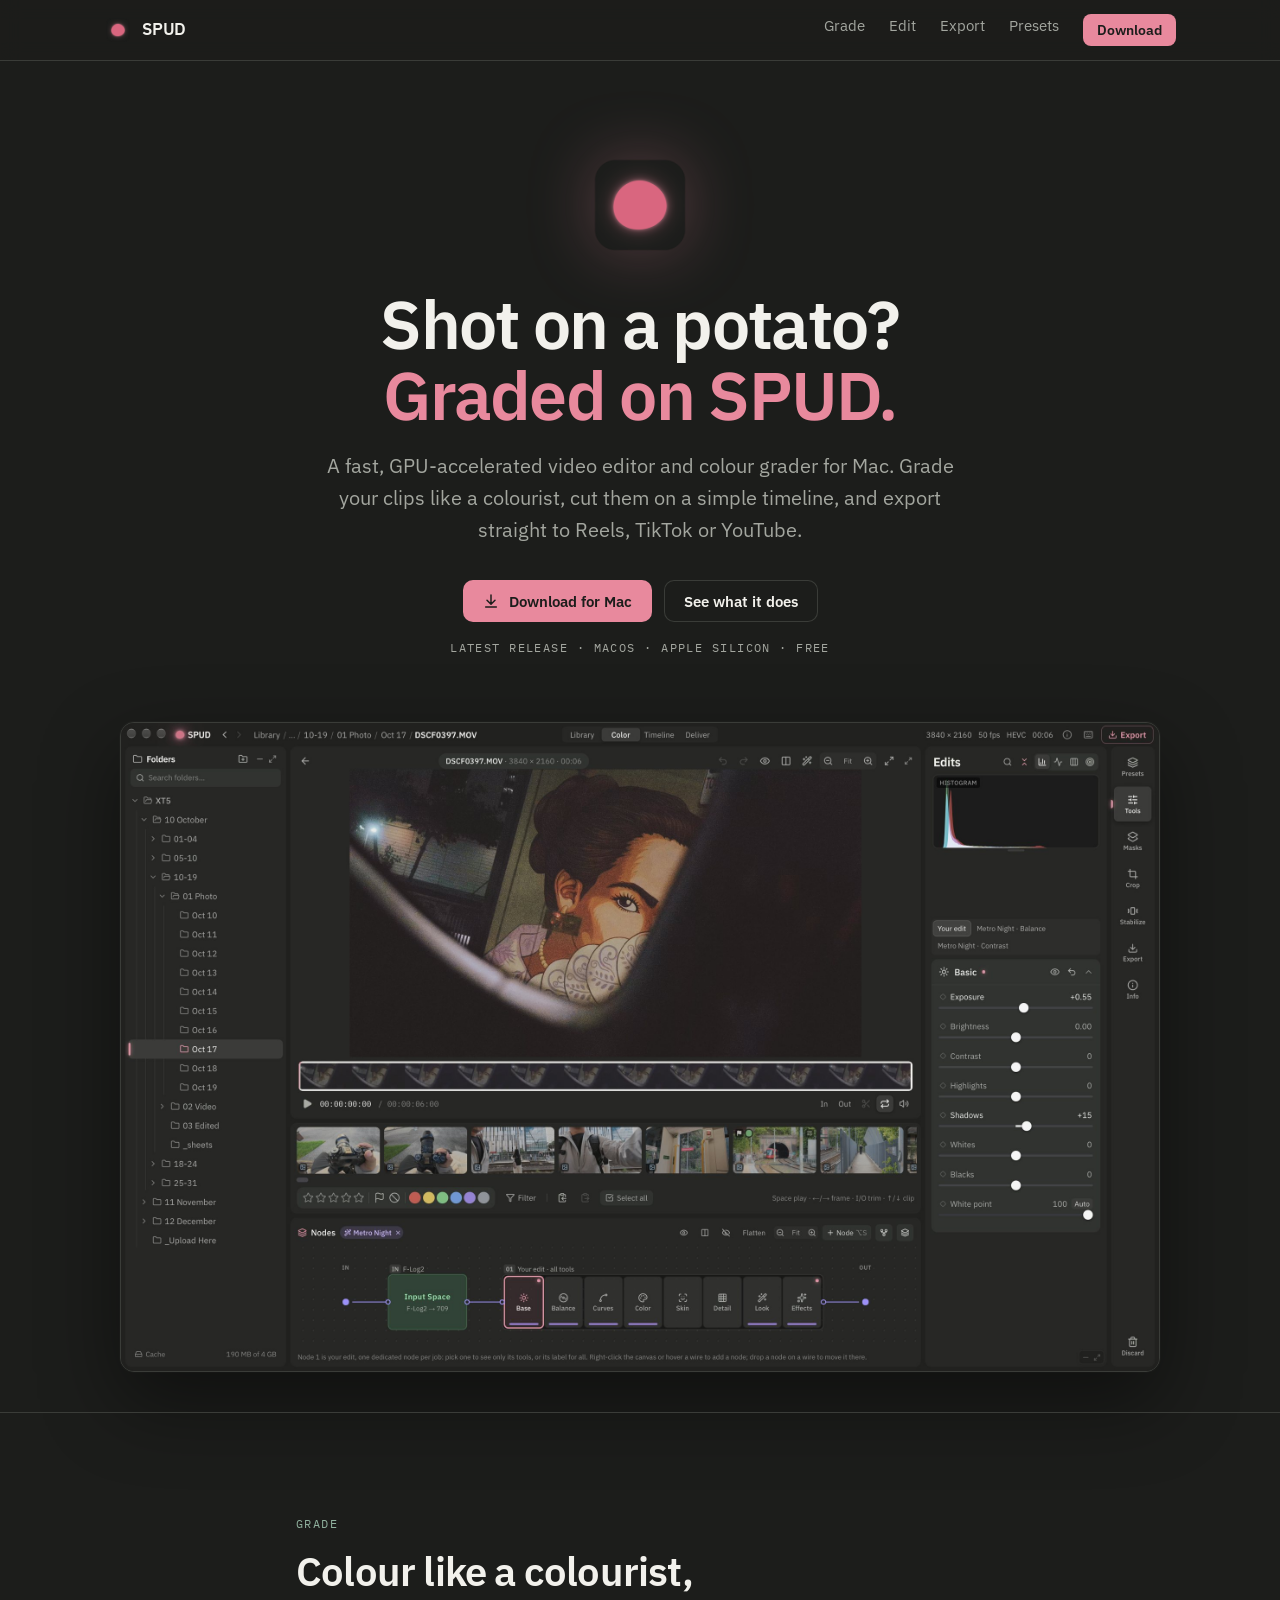
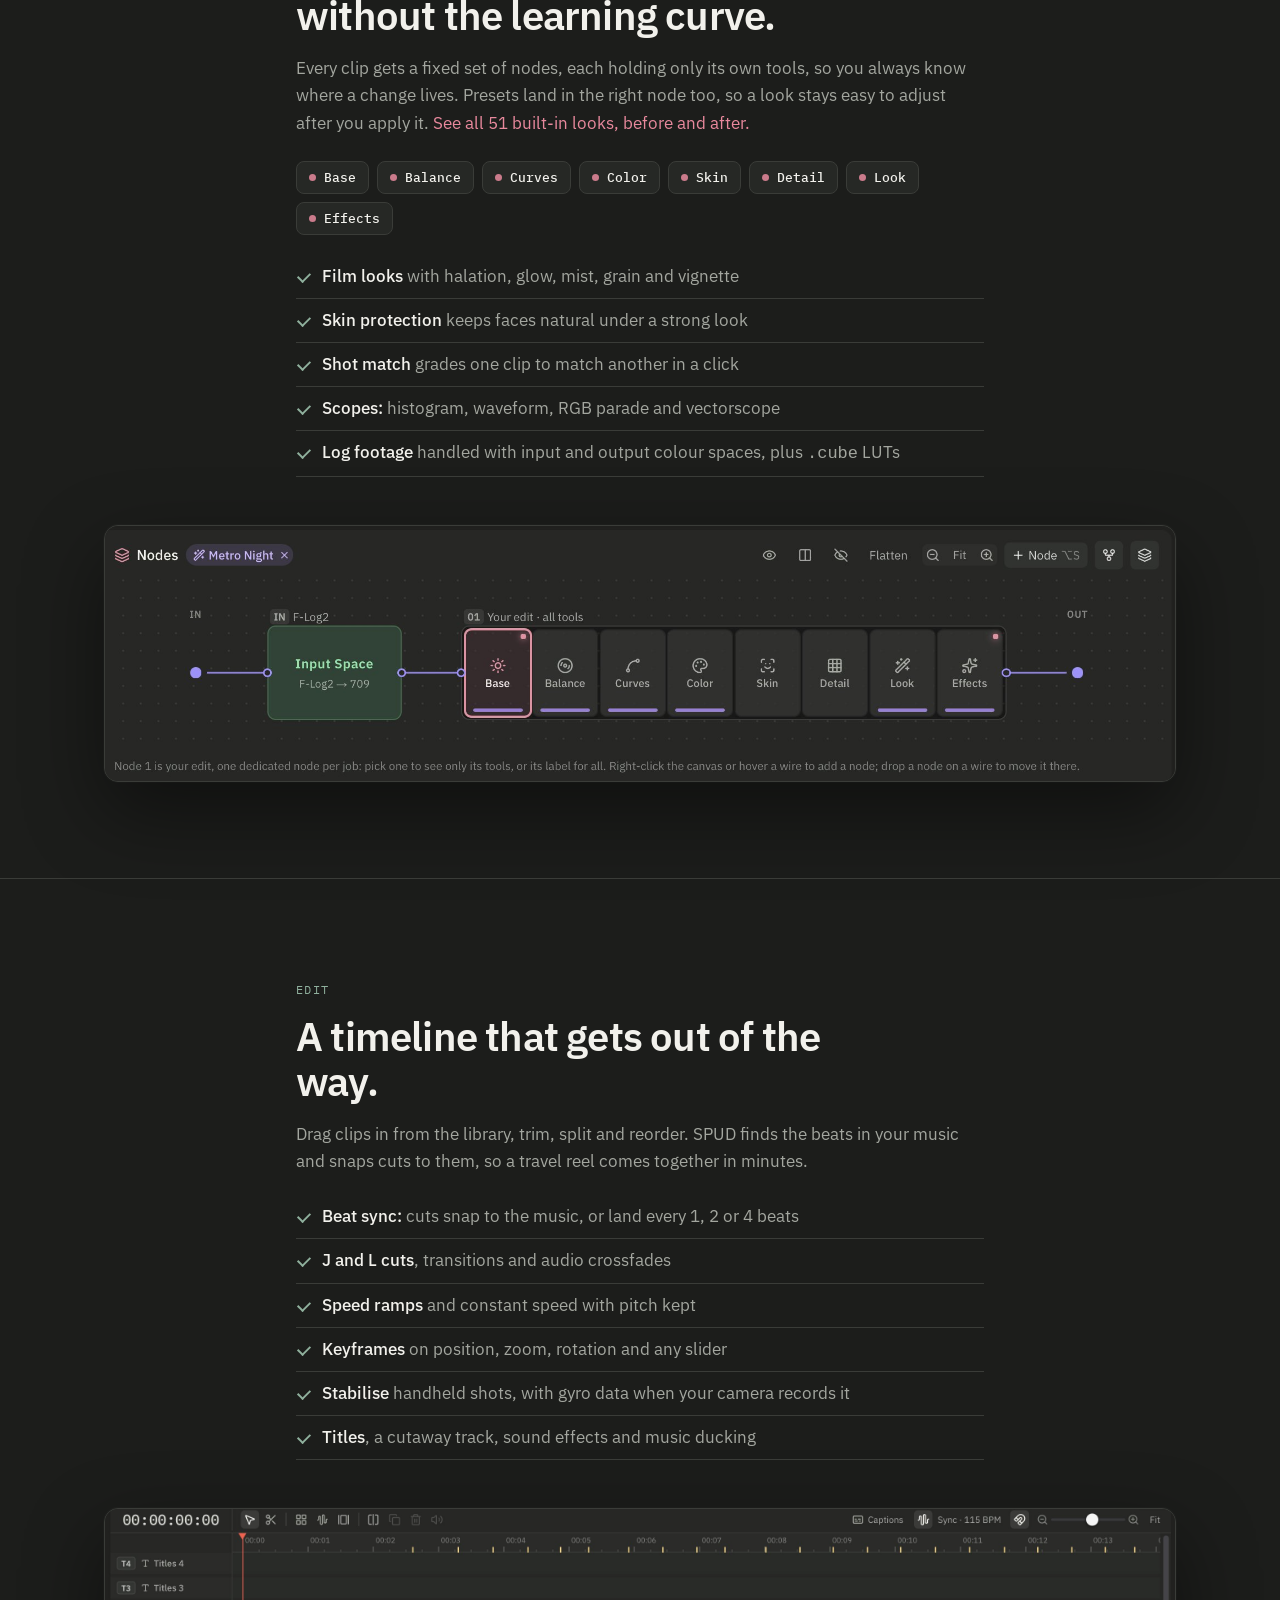
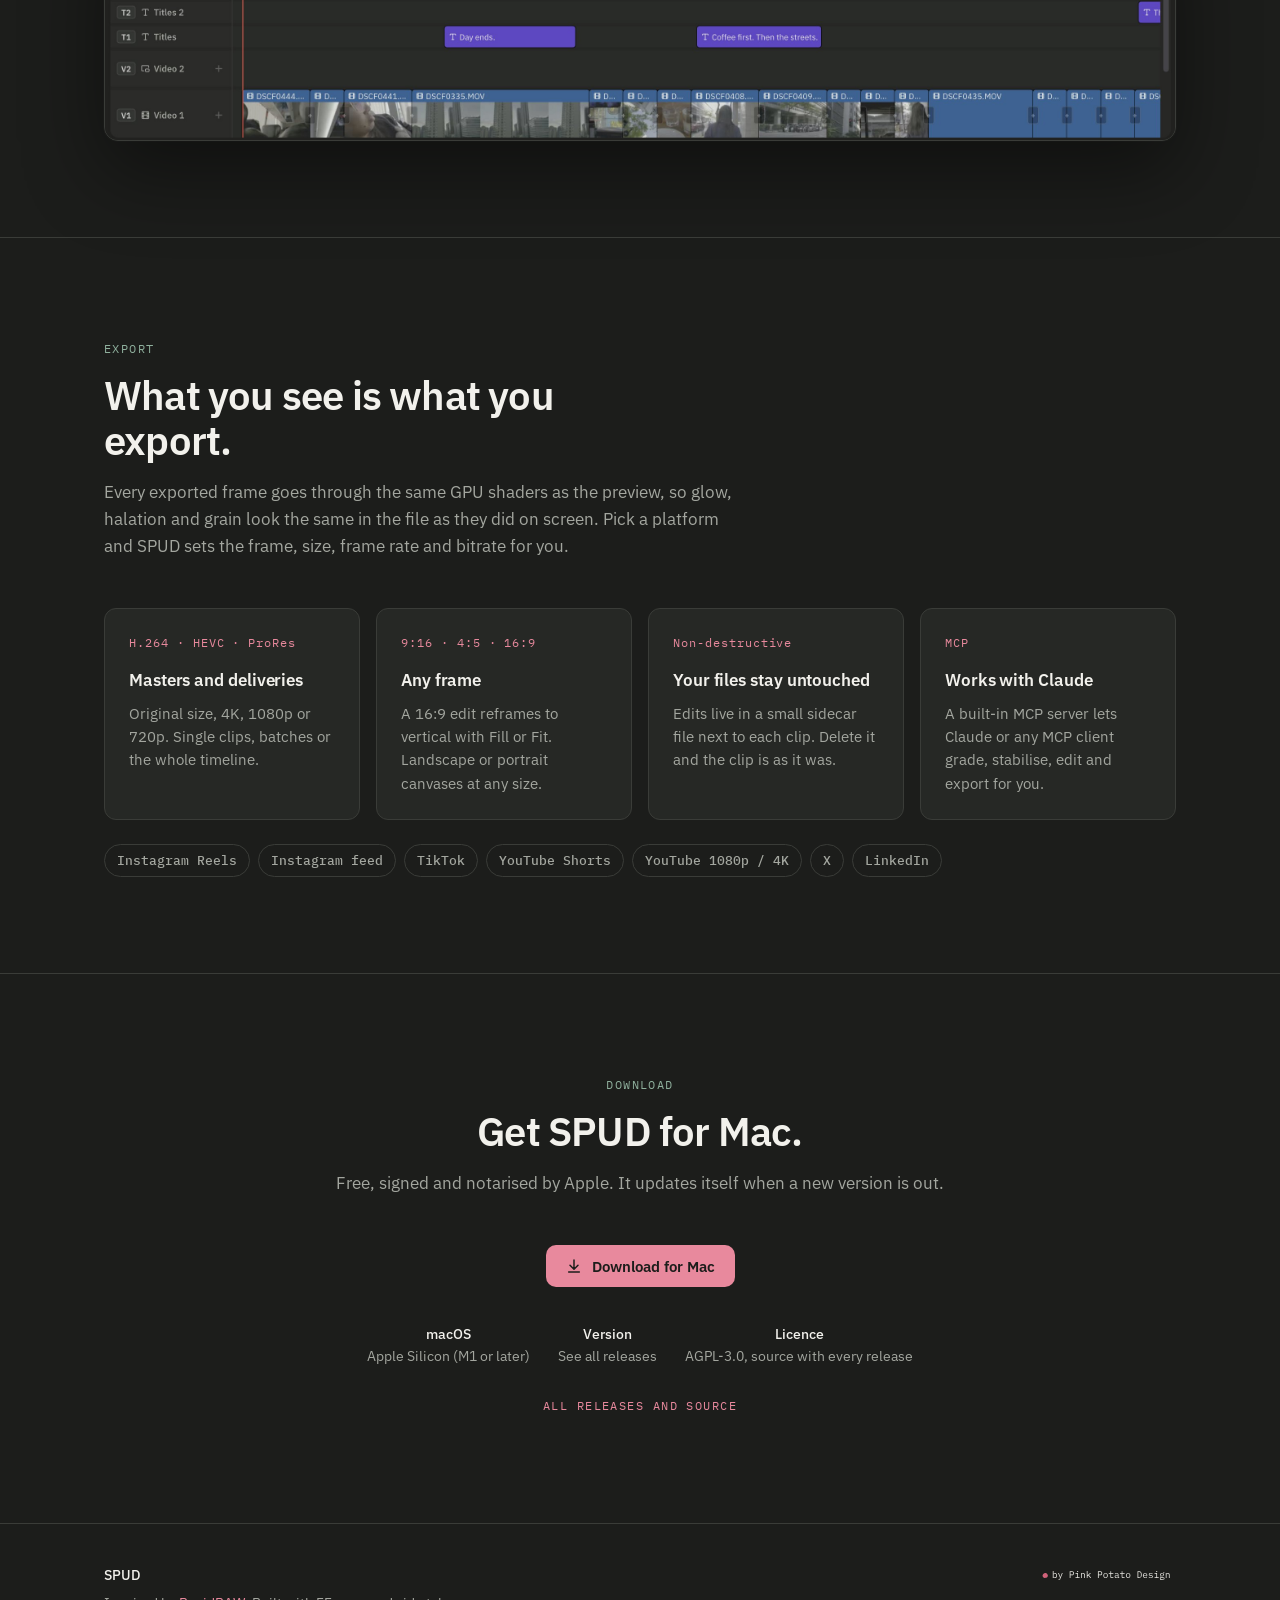
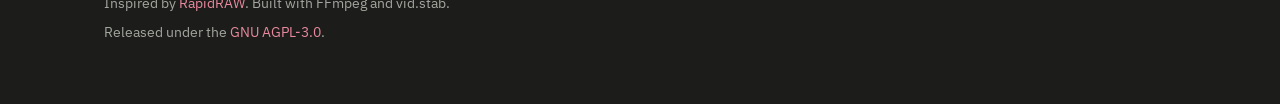
==== index.html @ caf9bdae "Presets page: all 51 built-in looks, before and after on real footage, with where each works best Co" ====
<!doctype html>
<html lang="en">
<head>
<meta charset="utf-8">
<meta name="viewport" content="width=device-width, initial-scale=1">
<title>SPUD · Video editor and colour grader for Mac</title>
<meta name="description" content="SPUD is a fast, GPU-accelerated video editor and colour grader for Mac. Grade like a colourist, cut on a simple timeline, and export for Reels, TikTok and YouTube. Free.">
<meta property="og:type" content="website">
<meta property="og:title" content="SPUD · Shot on a potato? Graded on SPUD.">
<meta property="og:description" content="A fast, GPU-accelerated video editor and colour grader for Mac. Free.">
<meta property="og:image" content="https://luigijohn.github.io/spud-site/assets/og.png">
<meta property="og:url" content="https://luigijohn.github.io/spud-site/">
<link rel="canonical" href="https://luigijohn.github.io/spud-site/">
<meta name="twitter:card" content="summary_large_image">
<link rel="icon" type="image/png" href="assets/favicon.png">
<link rel="apple-touch-icon" href="assets/icon-256.png">
<link rel="preconnect" href="https://fonts.googleapis.com">
<link rel="preconnect" href="https://fonts.gstatic.com" crossorigin>
<link href="https://fonts.googleapis.com/css2?family=IBM+Plex+Mono:wght@400;500&family=IBM+Plex+Sans:wght@400;500;600&display=swap" rel="stylesheet">
<script type="application/ld+json">
{"@context":"https://schema.org","@type":"SoftwareApplication","name":"SPUD","applicationCategory":"MultimediaApplication","operatingSystem":"macOS (Apple Silicon)","offers":{"@type":"Offer","price":"0","priceCurrency":"USD"},"author":{"@type":"Organization","name":"Pink Potato Design"}}
</script>
<style>
:root{
  --ink:#1C1D1B; --raised:#262825; --paper:#F2F1EC; --fog:#A3A69F; --line:#3A3C38;
  --potato:#D9667F; --potato-light:#E8899D; --pine-light:#8FB09D;
  --sans:"IBM Plex Sans",system-ui,-apple-system,"Helvetica Neue",Arial,sans-serif;
  --mono:"IBM Plex Mono",ui-monospace,Menlo,monospace;
  --max:1120px;
}
*{box-sizing:border-box}
html{scroll-behavior:smooth;-webkit-text-size-adjust:100%}
body{margin:0;background:var(--ink);color:var(--paper);font:400 17px/1.6 var(--sans);overflow-x:hidden}
a{color:var(--potato-light);text-decoration:none}
a:hover{text-decoration:underline;text-underline-offset:3px}
img{max-width:100%;display:block}
.wrap{max-width:var(--max);margin:0 auto;padding:0 24px}
.mono{font-family:var(--mono);font-size:12px;letter-spacing:.12em;text-transform:uppercase}
.label{color:var(--pine-light)}
.muted{color:var(--fog)}

/* nav */
nav{position:sticky;top:0;z-index:10;background:color-mix(in srgb,var(--ink) 86%,transparent);backdrop-filter:blur(10px);-webkit-backdrop-filter:blur(10px);border-bottom:1px solid var(--line)}
nav .wrap{display:flex;align-items:center;gap:28px;height:60px}
.brand{display:flex;align-items:center;gap:10px;color:var(--paper);font-weight:600;font-size:17px;letter-spacing:-.01em}
.brand:hover{text-decoration:none}
.brand img{width:28px;height:28px;border-radius:7px}
nav .links{display:flex;gap:24px;margin-left:auto;font-size:15px}
nav .links a{color:var(--fog)}
nav .links a:hover{color:var(--paper);text-decoration:none}
nav .links a.btn,nav .links a.btn:hover{color:var(--ink)}
.btn{display:inline-flex;align-items:center;gap:10px;font:600 15px/1 var(--sans);color:var(--ink);background:var(--potato-light);padding:13px 20px;border-radius:10px;transition:transform .15s,box-shadow .2s;box-shadow:0 0 0 0 rgba(232,137,157,0)}
.btn:hover{text-decoration:none;box-shadow:0 0 28px rgba(232,137,157,.35)}
.btn:active{transform:scale(.97)}
.btn.small{padding:9px 14px;font-size:14px;border-radius:8px}
.btn.ghost{background:transparent;color:var(--paper);box-shadow:inset 0 0 0 1px var(--line)}
.btn.ghost:hover{box-shadow:inset 0 0 0 1px var(--fog)}
.btn svg{width:16px;height:16px}

/* hero */
.hero{padding:88px 0 40px;text-align:center}
.icon{width:112px;height:112px;margin:0 auto 28px;border-radius:26px;filter:drop-shadow(0 0 32px rgba(232,137,157,.28))}
h1{font-weight:600;font-size:clamp(38px,6.4vw,68px);line-height:1.04;letter-spacing:-.025em;margin:0 auto 20px;max-width:14ch}
h1 em{font-style:normal;color:var(--potato-light)}
.lede{font-size:clamp(17px,2vw,20px);color:var(--fog);max-width:40rem;margin:0 auto 34px}
.cta{display:flex;gap:12px;justify-content:center;flex-wrap:wrap}
.meta{margin-top:16px}
.shot{margin:64px auto 0;max-width:1040px;border-radius:14px;overflow:hidden;border:1px solid var(--line);background:var(--raised);box-shadow:0 30px 80px rgba(0,0,0,.45),0 0 0 1px rgba(255,255,255,.02)}
.shot img{width:100%;height:auto}
.shot.placeholder{aspect-ratio:16/10;display:grid;place-items:center;color:var(--fog)}

/* sections */
section{padding:96px 0;border-top:1px solid var(--line)}
h2{font-weight:600;font-size:clamp(28px,4vw,40px);line-height:1.12;letter-spacing:-.02em;margin:12px 0 16px;max-width:22ch}
.intro{color:var(--fog);max-width:40rem;margin:0 0 48px}
.grid{display:grid;grid-template-columns:repeat(auto-fill,minmax(250px,1fr));gap:16px}
.card{background:var(--raised);border:1px solid var(--line);border-radius:12px;padding:24px}
.card h3{font-size:17px;font-weight:600;margin:0 0 8px;letter-spacing:-.005em}
.card p{margin:0;color:var(--fog);font-size:15px;line-height:1.55}
.card .k{color:var(--potato-light);font-family:var(--mono);font-size:12px;letter-spacing:.08em;margin-bottom:14px;display:block}

.cols{max-width:46rem}
.shot.wide{margin:48px 0 0;max-width:none}
.split{display:grid;grid-template-columns:1fr 1fr;gap:56px;align-items:center}
.split .shot{margin:0}
.nodes{display:flex;flex-wrap:wrap;gap:8px;margin:24px 0 0;padding:0;list-style:none}
.nodes li{font:500 13px/1 var(--mono);padding:9px 12px;border-radius:8px;background:var(--raised);border:1px solid var(--line);color:var(--paper)}
.nodes li::before{content:"";display:inline-block;width:7px;height:7px;border-radius:50%;background:var(--potato-light);margin-right:8px;vertical-align:1px;opacity:.85}
ul.ticks{list-style:none;padding:0;margin:20px 0 0}
ul.ticks li{padding:8px 0 8px 26px;position:relative;color:var(--fog);border-bottom:1px solid var(--line)}
ul.ticks li strong{color:var(--paper);font-weight:500}
ul.ticks li::before{content:"";position:absolute;left:2px;top:17px;width:10px;height:6px;border-left:2px solid var(--pine-light);border-bottom:2px solid var(--pine-light);transform:rotate(-45deg)}

.platforms{display:flex;flex-wrap:wrap;gap:8px;margin-top:24px}
.platforms span{font:500 13px/1 var(--mono);padding:9px 12px;border-radius:999px;border:1px solid var(--line);color:var(--fog)}

/* download */
.download{text-align:center}
.download h2{margin-left:auto;margin-right:auto}
.download .intro{margin-left:auto;margin-right:auto}
.reqs{display:flex;gap:28px;justify-content:center;flex-wrap:wrap;margin-top:36px;color:var(--fog);font-size:14px}
.reqs b{display:block;color:var(--paper);font-weight:500}

footer{border-top:1px solid var(--line);padding:40px 0 56px;color:var(--fog);font-size:14px}
footer .wrap{display:flex;flex-wrap:wrap;gap:20px 40px;align-items:flex-start;justify-content:space-between}
footer .endorse img{height:22px;width:auto;opacity:.95}
footer p{margin:0 0 6px}

@media (max-width:820px){
  .split{grid-template-columns:1fr;gap:32px}
  .split.rev .shot{order:-1}
  nav .links a.hide-sm{display:none}
  section{padding:72px 0}
}
@media (max-width:520px){
  .wrap{padding:0 16px}
  nav .links{gap:16px}
  .hero{padding:56px 0 24px}
  .icon{width:88px;height:88px;border-radius:20px}
  .shot{margin-top:44px;border-radius:10px}
}
@media (prefers-reduced-motion:reduce){html{scroll-behavior:auto}.btn{transition:none}}
</style>
</head>
<body>

<nav>
  <div class="wrap">
    <a class="brand" href="#top"><img src="assets/icon-256.png" alt="">SPUD</a>
    <div class="links">
      <a class="hide-sm" href="#grade">Grade</a>
      <a class="hide-sm" href="#edit">Edit</a>
      <a class="hide-sm" href="#export">Export</a>
      <a class="hide-sm" href="presets.html">Presets</a>
      <a class="btn small" href="#download">Download</a>
    </div>
  </div>
</nav>

<header class="hero" id="top">
  <div class="wrap">
    <img class="icon" src="assets/icon-256.png" alt="SPUD app icon">
    <h1>Shot on a potato? <em>Graded on SPUD.</em></h1>
    <p class="lede">A fast, GPU-accelerated video editor and colour grader for Mac. Grade your clips like a colourist, cut them on a simple timeline, and export straight to Reels, TikTok or YouTube.</p>
    <div class="cta">
      <a class="btn" href="https://github.com/LuiGiJohn/spud-releases/releases/latest" data-dl>
        <svg viewBox="0 0 24 24" fill="none" stroke="currentColor" stroke-width="2.2" stroke-linecap="round" stroke-linejoin="round"><path d="M12 3v12M6 11l6 6 6-6M4 21h16"/></svg>
        <span data-dl-label>Download for Mac</span>
      </a>
      <a class="btn ghost" href="#grade">See what it does</a>
    </div>
    <p class="meta mono muted"><span data-version>Latest release</span> · macOS · Apple Silicon · Free</p>
    <div class="shot"><img src="assets/shot-color.jpg" alt="SPUD's Color page: a night clip with its grade, the node tiles and the Basic sliders" width="2400" height="1500"></div>
  </div>
</header>

<section id="grade">
  <div class="wrap cols">
    <div>
      <span class="mono label">Grade</span>
      <h2>Colour like a colourist, without the learning curve.</h2>
      <p class="muted">Every clip gets a fixed set of nodes, each holding only its own tools, so you always know where a change lives. Presets land in the right node too, so a look stays easy to adjust after you apply it. <a href="presets.html">See all 51 built-in looks, before and after.</a></p>
      <ul class="nodes">
        <li>Base</li><li>Balance</li><li>Curves</li><li>Color</li><li>Skin</li><li>Detail</li><li>Look</li><li>Effects</li>
      </ul>
      <ul class="ticks">
        <li><strong>Film looks</strong> with halation, glow, mist, grain and vignette</li>
        <li><strong>Skin protection</strong> keeps faces natural under a strong look</li>
        <li><strong>Shot match</strong> grades one clip to match another in a click</li>
        <li><strong>Scopes:</strong> histogram, waveform, RGB parade and vectorscope</li>
        <li><strong>Log footage</strong> handled with input and output colour spaces, plus <code>.cube</code> LUTs</li>
      </ul>
    </div>
  </div>
  <div class="wrap"><div class="shot wide"><img src="assets/shot-nodes.jpg" alt="The Color page's node strip: Input Space, then Base, Balance, Curves, Color, Skin, Detail, Look and Effects" width="1944" height="464"></div></div>
</section>

<section id="edit">
  <div class="wrap cols">
    <div>
      <span class="mono label">Edit</span>
      <h2>A timeline that gets out of the way.</h2>
      <p class="muted">Drag clips in from the library, trim, split and reorder. SPUD finds the beats in your music and snaps cuts to them, so a travel reel comes together in minutes.</p>
      <ul class="ticks">
        <li><strong>Beat sync:</strong> cuts snap to the music, or land every 1, 2 or 4 beats</li>
        <li><strong>J and L cuts</strong>, transitions and audio crossfades</li>
        <li><strong>Speed ramps</strong> and constant speed with pitch kept</li>
        <li><strong>Keyframes</strong> on position, zoom, rotation and any slider</li>
        <li><strong>Stabilise</strong> handheld shots, with gyro data when your camera records it</li>
        <li><strong>Titles</strong>, a cutaway track, sound effects and music ducking</li>
      </ul>
    </div>
  </div>
  <div class="wrap"><div class="shot wide"><img src="assets/shot-timeline.jpg" alt="SPUD's timeline: titles on their own tracks, clips on Video 1 and beat markers on the ruler" width="2624" height="566"></div></div>
</section>

<section id="export">
  <div class="wrap">
    <span class="mono label">Export</span>
    <h2>What you see is what you export.</h2>
    <p class="intro">Every exported frame goes through the same GPU shaders as the preview, so glow, halation and grain look the same in the file as they did on screen. Pick a platform and SPUD sets the frame, size, frame rate and bitrate for you.</p>
    <div class="grid">
      <div class="card"><span class="k">H.264 · HEVC · ProRes</span><h3>Masters and deliveries</h3><p>Original size, 4K, 1080p or 720p. Single clips, batches or the whole timeline.</p></div>
      <div class="card"><span class="k">9:16 · 4:5 · 16:9</span><h3>Any frame</h3><p>A 16:9 edit reframes to vertical with Fill or Fit. Landscape or portrait canvases at any size.</p></div>
      <div class="card"><span class="k">Non-destructive</span><h3>Your files stay untouched</h3><p>Edits live in a small sidecar file next to each clip. Delete it and the clip is as it was.</p></div>
      <div class="card"><span class="k">MCP</span><h3>Works with Claude</h3><p>A built-in MCP server lets Claude or any MCP client grade, stabilise, edit and export for you.</p></div>
    </div>
    <div class="platforms"><span>Instagram Reels</span><span>Instagram feed</span><span>TikTok</span><span>YouTube Shorts</span><span>YouTube 1080p / 4K</span><span>X</span><span>LinkedIn</span></div>
  </div>
</section>

<section id="download" class="download">
  <div class="wrap">
    <span class="mono label">Download</span>
    <h2>Get SPUD for Mac.</h2>
    <p class="intro">Free, signed and notarised by Apple. It updates itself when a new version is out.</p>
    <a class="btn" href="https://github.com/LuiGiJohn/spud-releases/releases/latest" data-dl>
      <svg viewBox="0 0 24 24" fill="none" stroke="currentColor" stroke-width="2.2" stroke-linecap="round" stroke-linejoin="round"><path d="M12 3v12M6 11l6 6 6-6M4 21h16"/></svg>
      <span data-dl-label>Download for Mac</span>
    </a>
    <div class="reqs">
      <div><b>macOS</b>Apple Silicon (M1 or later)</div>
      <div><b>Version</b><span data-version-plain>See all releases</span></div>
      <div><b>Licence</b>AGPL-3.0, source with every release</div>
    </div>
    <p class="mono muted" style="margin-top:28px"><a href="https://github.com/LuiGiJohn/spud-releases/releases">All releases and source</a></p>
  </div>
</section>

<footer>
  <div class="wrap">
    <div>
      <p><strong style="color:var(--paper);font-weight:500">SPUD</strong></p>
      <p>Inspired by <a href="https://github.com/CyberTimon/RapidRAW">RapidRAW</a>. Built with FFmpeg and vid.stab.</p>
      <p>Released under the <a href="https://www.gnu.org/licenses/agpl-3.0.html">GNU AGPL-3.0</a>.</p>
    </div>
    <div class="endorse"><img src="assets/endorsement.svg" alt="by Pink Potato Design"></div>
  </div>
</footer>

<script>
// Point every Download button at the newest DMG in spud-releases. Without the API (offline, rate limit)
// the buttons keep their fallback: the latest release page.
(async () => {
  try {
    const r = await fetch('https://api.github.com/repos/LuiGiJohn/spud-releases/releases/latest', { headers: { Accept: 'application/vnd.github+json' } });
    if (!r.ok) return;
    const rel = await r.json();
    const dmg = (rel.assets || []).find((a) => a.name.endsWith('.dmg'));
    const v = (rel.tag_name || '').replace(/^v/, '');
    if (dmg) document.querySelectorAll('[data-dl]').forEach((a) => (a.href = dmg.browser_download_url));
    if (v) {
      document.querySelectorAll('[data-version]').forEach((e) => (e.textContent = 'Version ' + v));
      document.querySelectorAll('[data-version-plain]').forEach((e) => (e.innerHTML = '<a href="' + rel.html_url + '">' + v + '</a>'));
      document.querySelectorAll('[data-dl-label]').forEach((e) => (e.textContent = 'Download for Mac'));
    }
  } catch (_) {}
})();
</script>
</body>
</html>
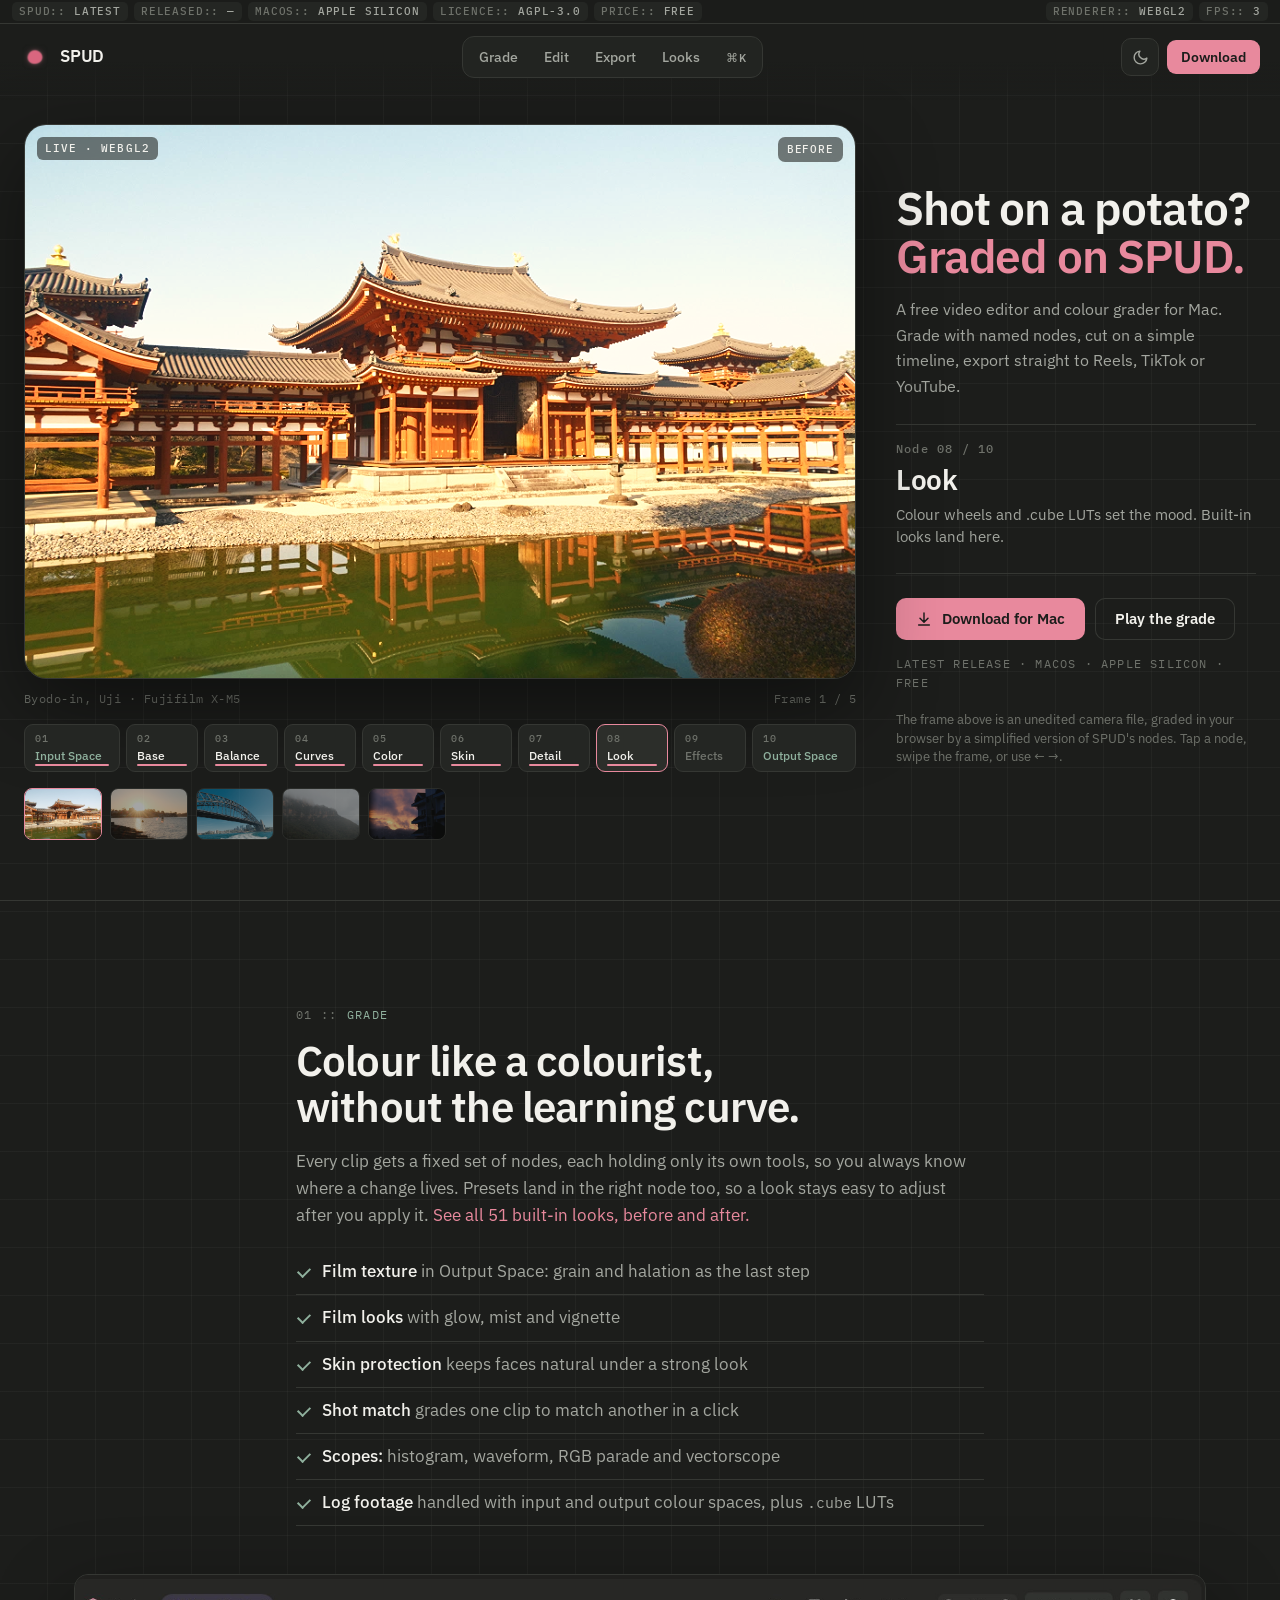
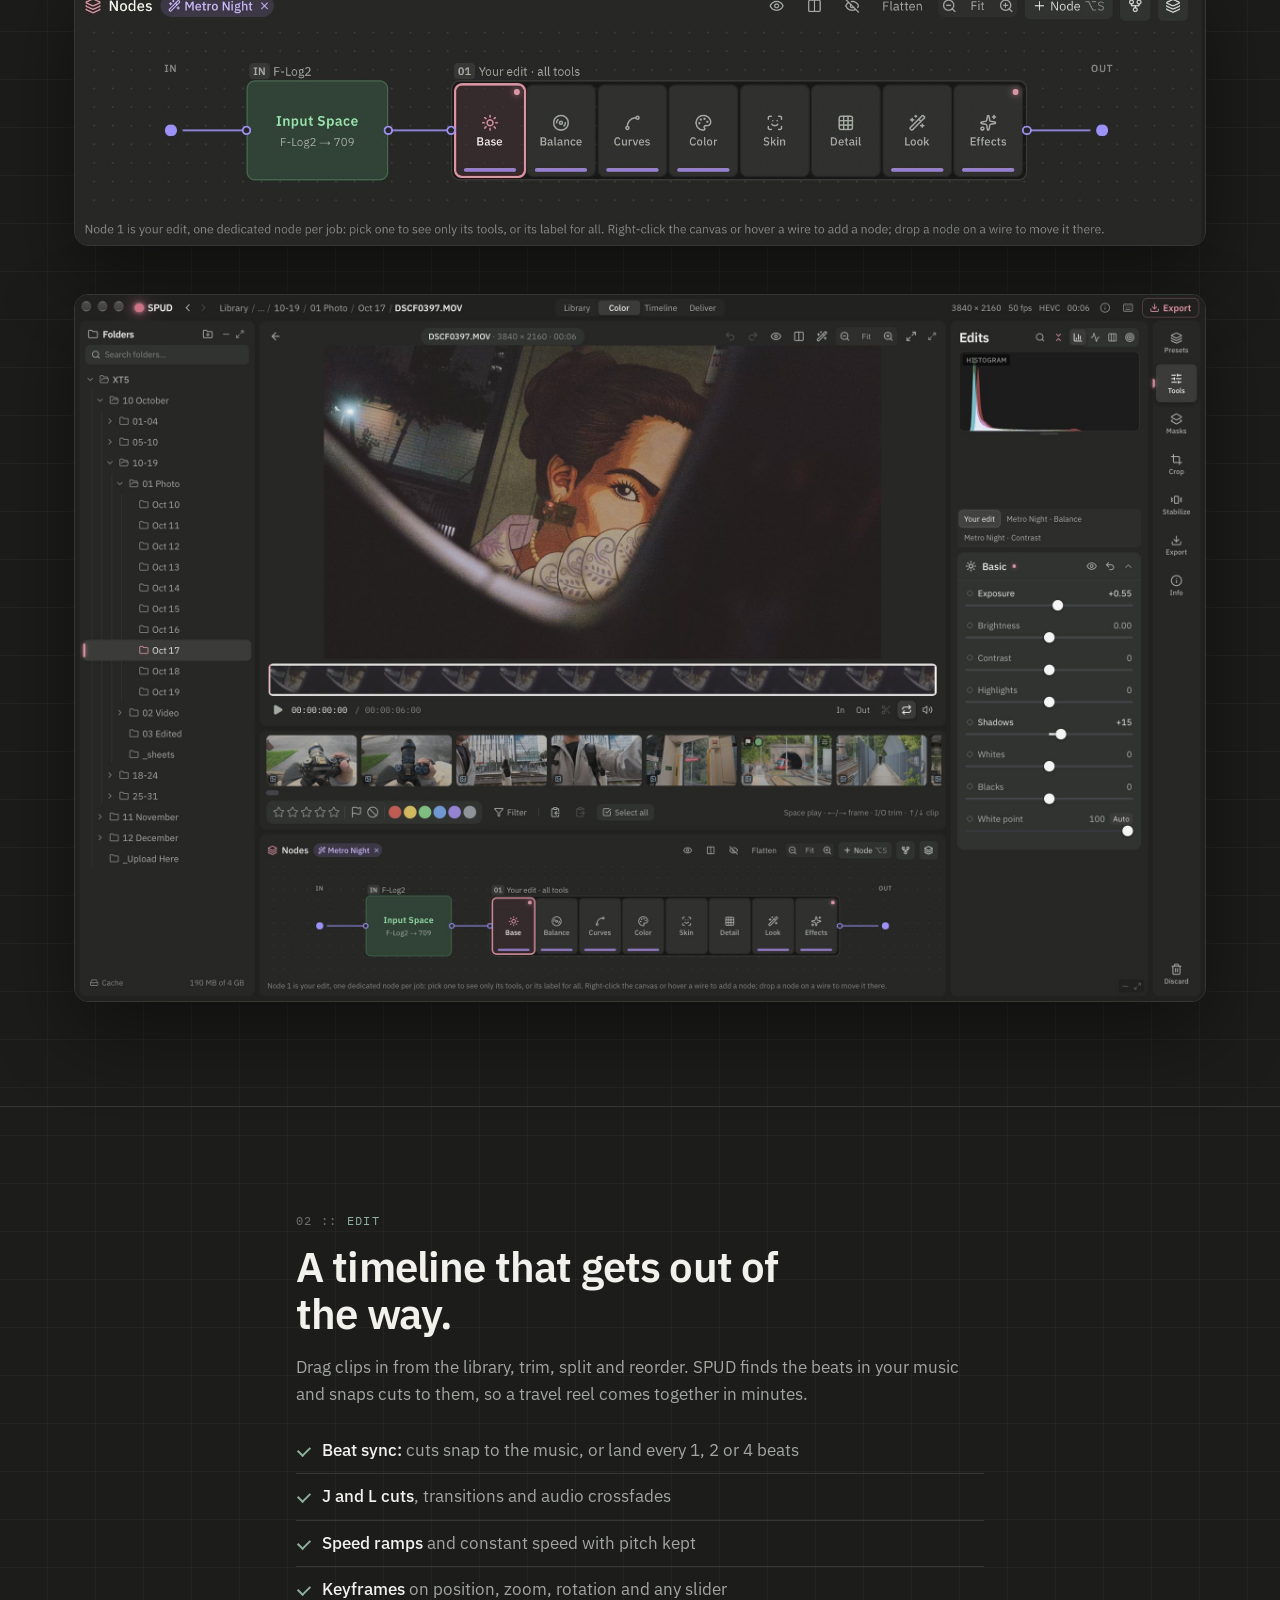
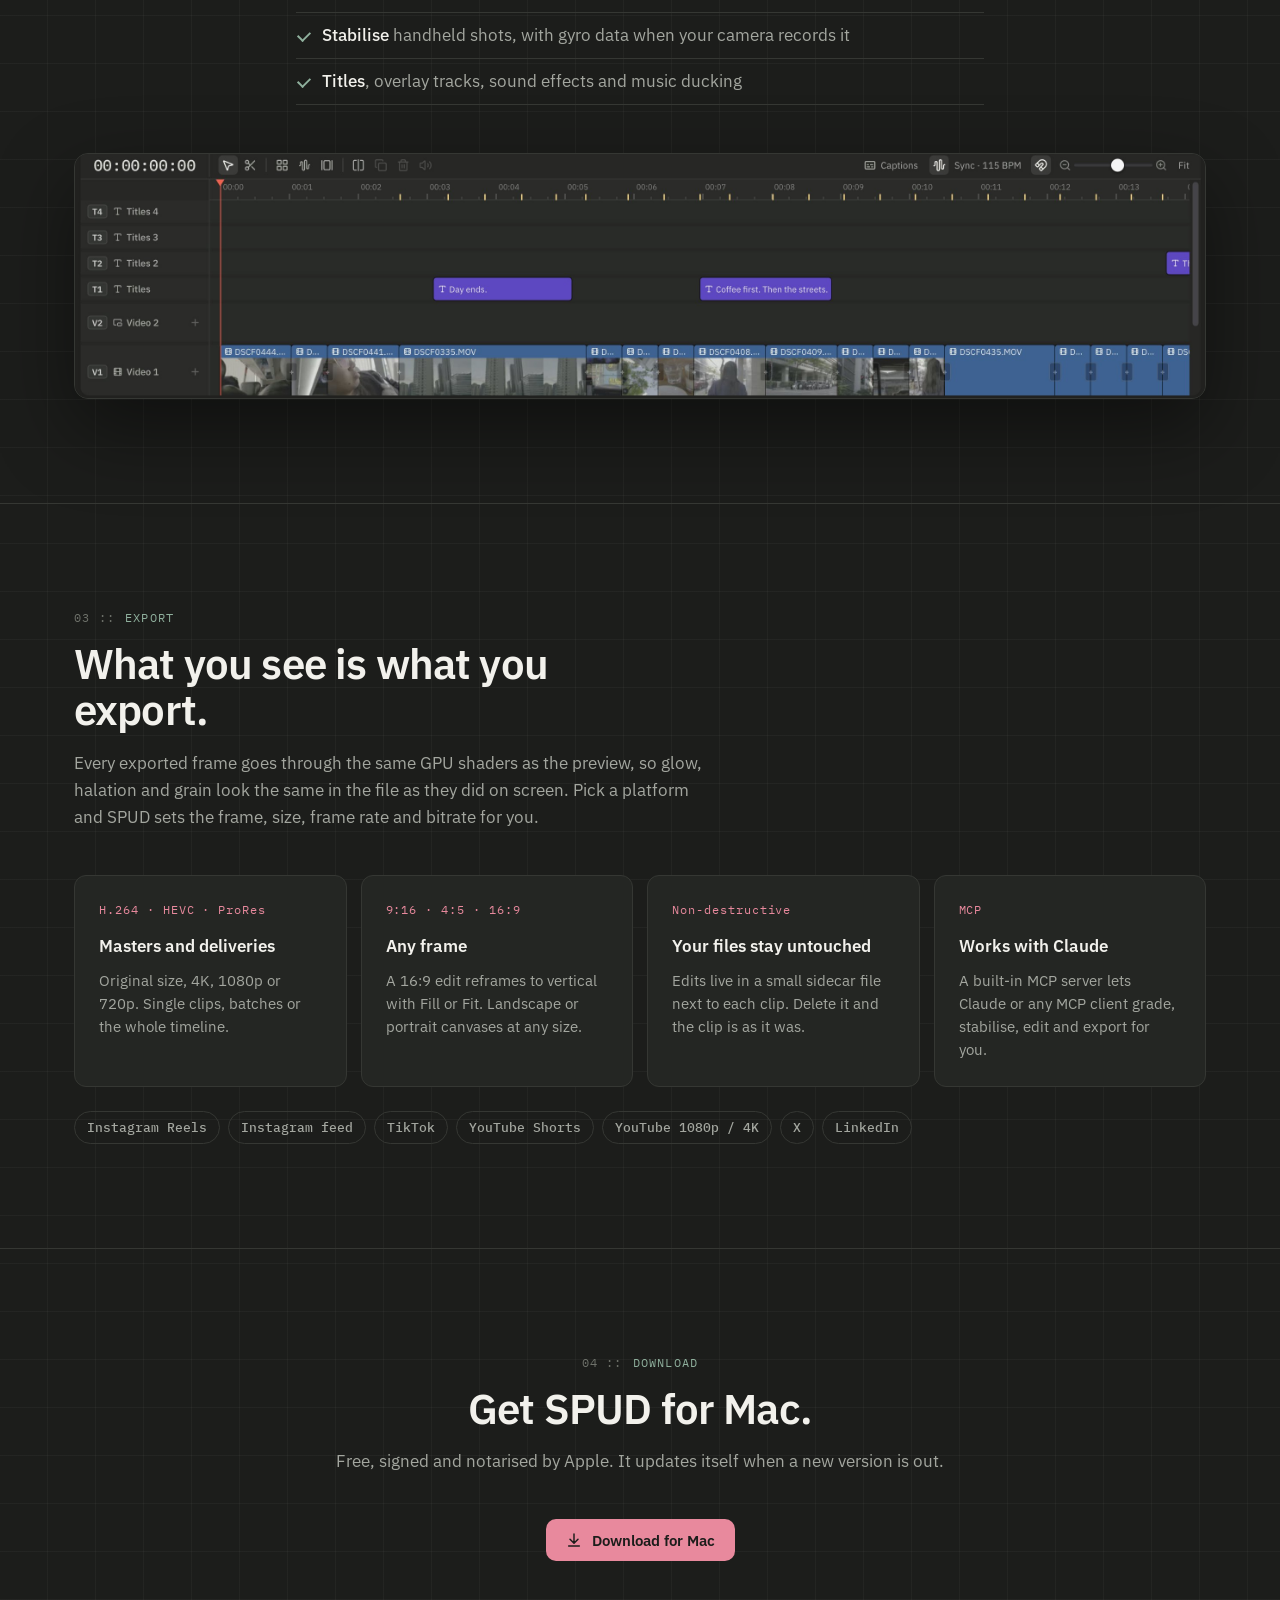
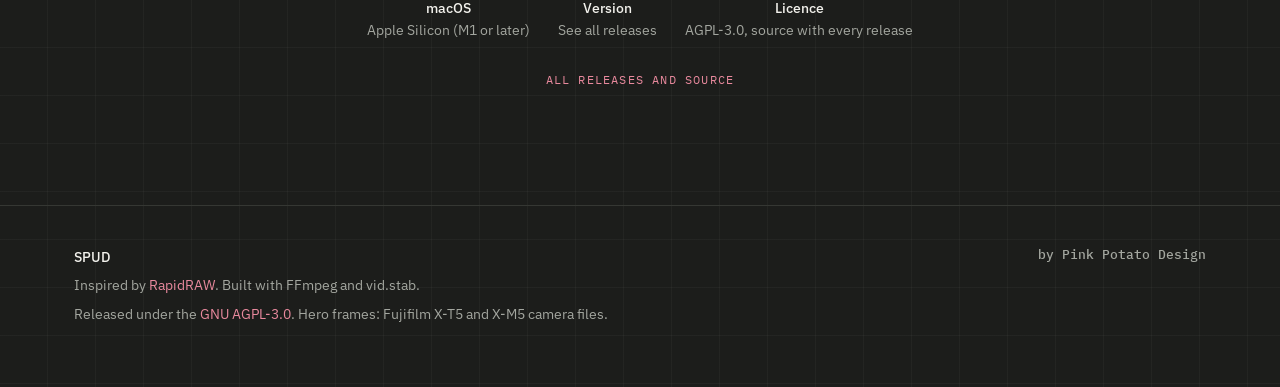
==== commit eedff6ec: "v2: live WebGL2 node-by-node grade hero, shared styles, Looks views, checks workflow - Home hero gra" ====
--- a/index.html
+++ b/index.html
@@ -4,199 +4,135 @@
 <meta charset="utf-8">
 <meta name="viewport" content="width=device-width, initial-scale=1">
 <title>SPUD · Video editor and colour grader for Mac</title>
-<meta name="description" content="SPUD is a fast, GPU-accelerated video editor and colour grader for Mac. Grade like a colourist, cut on a simple timeline, and export for Reels, TikTok and YouTube. Free.">
+<meta name="description" content="SPUD is a free, open-source video editor and colour grader for Mac. Grade with named nodes, cut on a simple timeline, and export for Reels, TikTok and YouTube.">
 <meta property="og:type" content="website">
 <meta property="og:title" content="SPUD · Shot on a potato? Graded on SPUD.">
-<meta property="og:description" content="A fast, GPU-accelerated video editor and colour grader for Mac. Free.">
+<meta property="og:description" content="A fast, GPU-accelerated video editor and colour grader for Mac. Free and open source.">
 <meta property="og:image" content="https://luigijohn.github.io/spud-site/assets/og.png">
 <meta property="og:url" content="https://luigijohn.github.io/spud-site/">
 <link rel="canonical" href="https://luigijohn.github.io/spud-site/">
 <meta name="twitter:card" content="summary_large_image">
+<meta name="theme-color" content="#1C1D1B">
 <link rel="icon" type="image/png" href="assets/favicon.png">
 <link rel="apple-touch-icon" href="assets/icon-256.png">
 <link rel="preconnect" href="https://fonts.googleapis.com">
 <link rel="preconnect" href="https://fonts.gstatic.com" crossorigin>
 <link href="https://fonts.googleapis.com/css2?family=IBM+Plex+Mono:wght@400;500&family=IBM+Plex+Sans:wght@400;500;600&display=swap" rel="stylesheet">
+<link rel="preload" as="image" href="assets/plates/byodoin-1800.jpg" media="(min-width:700px)">
+<link rel="preload" as="image" href="assets/plates/byodoin-900.jpg" media="(max-width:699px)">
+<link rel="stylesheet" href="css/site.css">
+<link rel="stylesheet" href="css/home.css">
+<script>try{var t=localStorage.getItem('spud-theme');if(t)document.documentElement.dataset.theme=t}catch(e){}</script>
 <script type="application/ld+json">
-{"@context":"https://schema.org","@type":"SoftwareApplication","name":"SPUD","applicationCategory":"MultimediaApplication","operatingSystem":"macOS (Apple Silicon)","offers":{"@type":"Offer","price":"0","priceCurrency":"USD"},"author":{"@type":"Organization","name":"Pink Potato Design"}}
+{"@context":"https://schema.org","@type":"SoftwareApplication","name":"SPUD","applicationCategory":"MultimediaApplication","operatingSystem":"macOS (Apple Silicon)","license":"https://www.gnu.org/licenses/agpl-3.0.html","offers":{"@type":"Offer","price":"0","priceCurrency":"USD"},"downloadUrl":"https://github.com/LuiGiJohn/spud-releases/releases/latest","author":{"@type":"Organization","name":"Pink Potato Design"}}
 </script>
-<style>
-:root{
-  --ink:#1C1D1B; --raised:#262825; --paper:#F2F1EC; --fog:#A3A69F; --line:#3A3C38;
-  --potato:#D9667F; --potato-light:#E8899D; --pine-light:#8FB09D;
-  --sans:"IBM Plex Sans",system-ui,-apple-system,"Helvetica Neue",Arial,sans-serif;
-  --mono:"IBM Plex Mono",ui-monospace,Menlo,monospace;
-  --max:1120px;
-}
-*{box-sizing:border-box}
-html{scroll-behavior:smooth;-webkit-text-size-adjust:100%}
-body{margin:0;background:var(--ink);color:var(--paper);font:400 17px/1.6 var(--sans);overflow-x:hidden}
-a{color:var(--potato-light);text-decoration:none}
-a:hover{text-decoration:underline;text-underline-offset:3px}
-img{max-width:100%;display:block}
-.wrap{max-width:var(--max);margin:0 auto;padding:0 24px}
-.mono{font-family:var(--mono);font-size:12px;letter-spacing:.12em;text-transform:uppercase}
-.label{color:var(--pine-light)}
-.muted{color:var(--fog)}
-
-/* nav */
-nav{position:sticky;top:0;z-index:10;background:color-mix(in srgb,var(--ink) 86%,transparent);backdrop-filter:blur(10px);-webkit-backdrop-filter:blur(10px);border-bottom:1px solid var(--line)}
-nav .wrap{display:flex;align-items:center;gap:28px;height:60px}
-.brand{display:flex;align-items:center;gap:10px;color:var(--paper);font-weight:600;font-size:17px;letter-spacing:-.01em}
-.brand:hover{text-decoration:none}
-.brand img{width:28px;height:28px;border-radius:7px}
-nav .links{display:flex;gap:24px;margin-left:auto;font-size:15px}
-nav .links a{color:var(--fog)}
-nav .links a:hover{color:var(--paper);text-decoration:none}
-nav .links a.btn,nav .links a.btn:hover{color:var(--ink)}
-.btn{display:inline-flex;align-items:center;gap:10px;font:600 15px/1 var(--sans);color:var(--ink);background:var(--potato-light);padding:13px 20px;border-radius:10px;transition:transform .15s,box-shadow .2s;box-shadow:0 0 0 0 rgba(232,137,157,0)}
-.btn:hover{text-decoration:none;box-shadow:0 0 28px rgba(232,137,157,.35)}
-.btn:active{transform:scale(.97)}
-.btn.small{padding:9px 14px;font-size:14px;border-radius:8px}
-.btn.ghost{background:transparent;color:var(--paper);box-shadow:inset 0 0 0 1px var(--line)}
-.btn.ghost:hover{box-shadow:inset 0 0 0 1px var(--fog)}
-.btn svg{width:16px;height:16px}
-
-/* hero */
-.hero{padding:88px 0 40px;text-align:center}
-.icon{width:112px;height:112px;margin:0 auto 28px;border-radius:26px;filter:drop-shadow(0 0 32px rgba(232,137,157,.28))}
-h1{font-weight:600;font-size:clamp(38px,6.4vw,68px);line-height:1.04;letter-spacing:-.025em;margin:0 auto 20px;max-width:14ch}
-h1 em{font-style:normal;color:var(--potato-light)}
-.lede{font-size:clamp(17px,2vw,20px);color:var(--fog);max-width:40rem;margin:0 auto 34px}
-.cta{display:flex;gap:12px;justify-content:center;flex-wrap:wrap}
-.meta{margin-top:16px}
-.shot{margin:64px auto 0;max-width:1040px;border-radius:14px;overflow:hidden;border:1px solid var(--line);background:var(--raised);box-shadow:0 30px 80px rgba(0,0,0,.45),0 0 0 1px rgba(255,255,255,.02)}
-.shot img{width:100%;height:auto}
-.shot.placeholder{aspect-ratio:16/10;display:grid;place-items:center;color:var(--fog)}
-
-/* sections */
-section{padding:96px 0;border-top:1px solid var(--line)}
-h2{font-weight:600;font-size:clamp(28px,4vw,40px);line-height:1.12;letter-spacing:-.02em;margin:12px 0 16px;max-width:22ch}
-.intro{color:var(--fog);max-width:40rem;margin:0 0 48px}
-.grid{display:grid;grid-template-columns:repeat(auto-fill,minmax(250px,1fr));gap:16px}
-.card{background:var(--raised);border:1px solid var(--line);border-radius:12px;padding:24px}
-.card h3{font-size:17px;font-weight:600;margin:0 0 8px;letter-spacing:-.005em}
-.card p{margin:0;color:var(--fog);font-size:15px;line-height:1.55}
-.card .k{color:var(--potato-light);font-family:var(--mono);font-size:12px;letter-spacing:.08em;margin-bottom:14px;display:block}
-
-.cols{max-width:46rem}
-.shot.wide{margin:48px 0 0;max-width:none}
-.split{display:grid;grid-template-columns:1fr 1fr;gap:56px;align-items:center}
-.split .shot{margin:0}
-.nodes{display:flex;flex-wrap:wrap;gap:8px;margin:24px 0 0;padding:0;list-style:none}
-.nodes li{font:500 13px/1 var(--mono);padding:9px 12px;border-radius:8px;background:var(--raised);border:1px solid var(--line);color:var(--paper)}
-.nodes li::before{content:"";display:inline-block;width:7px;height:7px;border-radius:50%;background:var(--potato-light);margin-right:8px;vertical-align:1px;opacity:.85}
-ul.ticks{list-style:none;padding:0;margin:20px 0 0}
-ul.ticks li{padding:8px 0 8px 26px;position:relative;color:var(--fog);border-bottom:1px solid var(--line)}
-ul.ticks li strong{color:var(--paper);font-weight:500}
-ul.ticks li::before{content:"";position:absolute;left:2px;top:17px;width:10px;height:6px;border-left:2px solid var(--pine-light);border-bottom:2px solid var(--pine-light);transform:rotate(-45deg)}
-
-.platforms{display:flex;flex-wrap:wrap;gap:8px;margin-top:24px}
-.platforms span{font:500 13px/1 var(--mono);padding:9px 12px;border-radius:999px;border:1px solid var(--line);color:var(--fog)}
-
-/* download */
-.download{text-align:center}
-.download h2{margin-left:auto;margin-right:auto}
-.download .intro{margin-left:auto;margin-right:auto}
-.reqs{display:flex;gap:28px;justify-content:center;flex-wrap:wrap;margin-top:36px;color:var(--fog);font-size:14px}
-.reqs b{display:block;color:var(--paper);font-weight:500}
-
-footer{border-top:1px solid var(--line);padding:40px 0 56px;color:var(--fog);font-size:14px}
-footer .wrap{display:flex;flex-wrap:wrap;gap:20px 40px;align-items:flex-start;justify-content:space-between}
-footer .endorse img{height:22px;width:auto;opacity:.95}
-footer p{margin:0 0 6px}
-
-@media (max-width:820px){
-  .split{grid-template-columns:1fr;gap:32px}
-  .split.rev .shot{order:-1}
-  nav .links a.hide-sm{display:none}
-  section{padding:72px 0}
-}
-@media (max-width:520px){
-  .wrap{padding:0 16px}
-  nav .links{gap:16px}
-  .hero{padding:56px 0 24px}
-  .icon{width:88px;height:88px;border-radius:20px}
-  .shot{margin-top:44px;border-radius:10px}
-}
-@media (prefers-reduced-motion:reduce){html{scroll-behavior:auto}.btn{transition:none}}
-</style>
 </head>
 <body>
 
-<nav>
+<div class="hud" aria-label="Release information">
+  <span>SPUD:: <b data-version>latest</b></span>
+  <span class="opt">Released:: <b data-released>—</b></span>
+  <span class="opt">macOS:: <b>Apple Silicon</b></span>
+  <span>Licence:: <b>AGPL-3.0</b></span>
+  <span>Price:: <b>Free</b></span>
+  <span class="r opt">Renderer:: <b data-gl>WebGL2</b></span>
+  <span class="opt">FPS:: <b data-fps>—</b></span>
+</div>
+
+<nav class="nav" aria-label="Main">
   <div class="wrap">
-    <a class="brand" href="#top"><img src="assets/icon-256.png" alt="">SPUD</a>
-    <div class="links">
+    <a class="brand" href="./"><img src="assets/icon-256.png" alt=""><span>SPUD</span></a>
+    <div class="pill">
       <a class="hide-sm" href="#grade">Grade</a>
       <a class="hide-sm" href="#edit">Edit</a>
       <a class="hide-sm" href="#export">Export</a>
-      <a class="hide-sm" href="presets.html">Presets</a>
-      <a class="btn small" href="#download">Download</a>
+      <a href="presets.html">Looks</a>
+      <button type="button" data-palette-open aria-label="Open command menu"><span class="kbd">⌘K</span></button>
+    </div>
+    <div class="tools">
+      <button class="iconbtn" type="button" data-theme-toggle aria-label="Switch light or dark theme">
+        <svg class="theme-moon" viewBox="0 0 24 24" fill="none" stroke="currentColor" stroke-width="2" stroke-linecap="round" stroke-linejoin="round"><path d="M21 12.8A9 9 0 1 1 11.2 3a7 7 0 0 0 9.8 9.8z"/></svg>
+        <svg class="theme-sun" viewBox="0 0 24 24" fill="none" stroke="currentColor" stroke-width="2" stroke-linecap="round"><circle cx="12" cy="12" r="4"/><path d="M12 2v2M12 20v2M4.9 4.9l1.4 1.4M17.7 17.7l1.4 1.4M2 12h2M20 12h2M4.9 19.1l1.4-1.4M17.7 6.3l1.4-1.4"/></svg>
+      </button>
+      <a class="btn small" href="https://github.com/LuiGiJohn/spud-releases/releases/latest" data-dl>Download</a>
     </div>
   </div>
 </nav>
 
-<header class="hero" id="top">
-  <div class="wrap">
-    <img class="icon" src="assets/icon-256.png" alt="SPUD app icon">
+<main>
+<header class="stage" id="top">
+  <div class="tiles" data-tiles aria-label="Other frames"></div>
+
+  <div class="plate-wrap">
+    <div class="plate" data-plate>
+      <canvas aria-label="A camera frame being graded live, node by node" role="img"></canvas>
+      <img alt="" data-fallback>
+      <span class="badge" data-badge>Live · WebGL2</span>
+      <button class="ba" type="button" data-before aria-pressed="false" title="Hold to see the frame before the grade (\)">Before</button>
+    </div>
+    <div class="caption"><span data-caption>—</span><span data-frameno>Frame 1 / 5</span></div>
+    <div class="strip" role="tablist" aria-label="Nodes" data-strip></div>
+    <div class="frames" data-frames aria-label="Frames"></div>
+  </div>
+
+  <div class="side">
     <h1>Shot on a potato? <em>Graded on SPUD.</em></h1>
-    <p class="lede">A fast, GPU-accelerated video editor and colour grader for Mac. Grade your clips like a colourist, cut them on a simple timeline, and export straight to Reels, TikTok or YouTube.</p>
+    <p class="lede">A free video editor and colour grader for Mac. Grade with named nodes, cut on a simple timeline, export straight to Reels, TikTok or YouTube.</p>
+    <div class="readout" aria-live="polite">
+      <div class="count" data-count>Node 01 / 10</div>
+      <div class="name" data-name>Input Space</div>
+      <p data-desc></p>
+    </div>
     <div class="cta">
       <a class="btn" href="https://github.com/LuiGiJohn/spud-releases/releases/latest" data-dl>
         <svg viewBox="0 0 24 24" fill="none" stroke="currentColor" stroke-width="2.2" stroke-linecap="round" stroke-linejoin="round"><path d="M12 3v12M6 11l6 6 6-6M4 21h16"/></svg>
-        <span data-dl-label>Download for Mac</span>
+        Download for Mac
       </a>
-      <a class="btn ghost" href="#grade">See what it does</a>
+      <button class="btn ghost" type="button" data-play>Play the grade</button>
     </div>
-    <p class="meta mono muted"><span data-version>Latest release</span> · macOS · Apple Silicon · Free</p>
-    <div class="shot"><img src="assets/shot-color.jpg" alt="SPUD's Color page: a night clip with its grade, the node tiles and the Basic sliders" width="2400" height="1500"></div>
+    <p class="meta mono"><span data-version-line>Latest release</span> · macOS · Apple Silicon · Free</p>
+    <p class="note">The frame above is an unedited camera file, graded in your browser by a simplified version of SPUD's nodes. Tap a node, swipe the frame, or use ← →.</p>
   </div>
 </header>
 
-<section id="grade">
+<section class="block" id="grade">
   <div class="wrap cols">
-    <div>
-      <span class="mono label">Grade</span>
-      <h2>Colour like a colourist, without the learning curve.</h2>
-      <p class="muted">Every clip gets a fixed set of nodes, each holding only its own tools, so you always know where a change lives. Presets land in the right node too, so a look stays easy to adjust after you apply it. <a href="presets.html">See all 51 built-in looks, before and after.</a></p>
-      <ul class="nodes">
-        <li>Base</li><li>Balance</li><li>Curves</li><li>Color</li><li>Skin</li><li>Detail</li><li>Look</li><li>Effects</li>
-      </ul>
-      <ul class="ticks">
-        <li><strong>Film looks</strong> with halation, glow, mist, grain and vignette</li>
-        <li><strong>Skin protection</strong> keeps faces natural under a strong look</li>
-        <li><strong>Shot match</strong> grades one clip to match another in a click</li>
-        <li><strong>Scopes:</strong> histogram, waveform, RGB parade and vectorscope</li>
-        <li><strong>Log footage</strong> handled with input and output colour spaces, plus <code>.cube</code> LUTs</li>
-      </ul>
-    </div>
+    <div class="eyebrow mono"><span class="n">01 ::</span><span class="label">Grade</span></div>
+    <h2>Colour like a colourist, without the learning curve.</h2>
+    <p class="muted">Every clip gets a fixed set of nodes, each holding only its own tools, so you always know where a change lives. Presets land in the right node too, so a look stays easy to adjust after you apply it. <a href="presets.html">See all 51 built-in looks, before and after.</a></p>
+    <ul class="ticks">
+      <li><strong>Film texture</strong> in Output Space: grain and halation as the last step</li>
+      <li><strong>Film looks</strong> with glow, mist and vignette</li>
+      <li><strong>Skin protection</strong> keeps faces natural under a strong look</li>
+      <li><strong>Shot match</strong> grades one clip to match another in a click</li>
+      <li><strong>Scopes:</strong> histogram, waveform, RGB parade and vectorscope</li>
+      <li><strong>Log footage</strong> handled with input and output colour spaces, plus <code>.cube</code> LUTs</li>
+    </ul>
   </div>
-  <div class="wrap"><div class="shot wide"><img src="assets/shot-nodes.jpg" alt="The Color page's node strip: Input Space, then Base, Balance, Curves, Color, Skin, Detail, Look and Effects" width="1944" height="464"></div></div>
+  <div class="wrap"><div class="shot wide"><img src="assets/shot-nodes.jpg" alt="The Color page's node strip: Input Space, then Base, Balance, Curves, Color, Skin, Detail, Look and Effects" width="1944" height="464" loading="lazy"></div></div>
+  <div class="wrap"><div class="shot wide"><img src="assets/shot-color.jpg" alt="SPUD's Color page: a night clip with its grade, the node tiles and the Basic sliders" width="2400" height="1500" loading="lazy"></div></div>
 </section>
 
-<section id="edit">
+<section class="block" id="edit">
   <div class="wrap cols">
-    <div>
-      <span class="mono label">Edit</span>
-      <h2>A timeline that gets out of the way.</h2>
-      <p class="muted">Drag clips in from the library, trim, split and reorder. SPUD finds the beats in your music and snaps cuts to them, so a travel reel comes together in minutes.</p>
-      <ul class="ticks">
-        <li><strong>Beat sync:</strong> cuts snap to the music, or land every 1, 2 or 4 beats</li>
-        <li><strong>J and L cuts</strong>, transitions and audio crossfades</li>
-        <li><strong>Speed ramps</strong> and constant speed with pitch kept</li>
-        <li><strong>Keyframes</strong> on position, zoom, rotation and any slider</li>
-        <li><strong>Stabilise</strong> handheld shots, with gyro data when your camera records it</li>
-        <li><strong>Titles</strong>, a cutaway track, sound effects and music ducking</li>
-      </ul>
-    </div>
+    <div class="eyebrow mono"><span class="n">02 ::</span><span class="label">Edit</span></div>
+    <h2>A timeline that gets out of the way.</h2>
+    <p class="muted">Drag clips in from the library, trim, split and reorder. SPUD finds the beats in your music and snaps cuts to them, so a travel reel comes together in minutes.</p>
+    <ul class="ticks">
+      <li><strong>Beat sync:</strong> cuts snap to the music, or land every 1, 2 or 4 beats</li>
+      <li><strong>J and L cuts</strong>, transitions and audio crossfades</li>
+      <li><strong>Speed ramps</strong> and constant speed with pitch kept</li>
+      <li><strong>Keyframes</strong> on position, zoom, rotation and any slider</li>
+      <li><strong>Stabilise</strong> handheld shots, with gyro data when your camera records it</li>
+      <li><strong>Titles</strong>, overlay tracks, sound effects and music ducking</li>
+    </ul>
   </div>
-  <div class="wrap"><div class="shot wide"><img src="assets/shot-timeline.jpg" alt="SPUD's timeline: titles on their own tracks, clips on Video 1 and beat markers on the ruler" width="2624" height="566"></div></div>
+  <div class="wrap"><div class="shot wide"><img src="assets/shot-timeline.jpg" alt="SPUD's timeline: titles on their own tracks, clips on Video 1 and beat markers on the ruler" width="2624" height="566" loading="lazy"></div></div>
 </section>
 
-<section id="export">
+<section class="block" id="export">
   <div class="wrap">
-    <span class="mono label">Export</span>
+    <div class="eyebrow mono"><span class="n">03 ::</span><span class="label">Export</span></div>
     <h2>What you see is what you export.</h2>
     <p class="intro">Every exported frame goes through the same GPU shaders as the preview, so glow, halation and grain look the same in the file as they did on screen. Pick a platform and SPUD sets the frame, size, frame rate and bitrate for you.</p>
     <div class="grid">
@@ -209,14 +145,14 @@
   </div>
 </section>
 
-<section id="download" class="download">
+<section class="block download" id="download">
   <div class="wrap">
-    <span class="mono label">Download</span>
+    <div class="eyebrow mono" style="justify-content:center"><span class="n">04 ::</span><span class="label">Download</span></div>
     <h2>Get SPUD for Mac.</h2>
     <p class="intro">Free, signed and notarised by Apple. It updates itself when a new version is out.</p>
     <a class="btn" href="https://github.com/LuiGiJohn/spud-releases/releases/latest" data-dl>
       <svg viewBox="0 0 24 24" fill="none" stroke="currentColor" stroke-width="2.2" stroke-linecap="round" stroke-linejoin="round"><path d="M12 3v12M6 11l6 6 6-6M4 21h16"/></svg>
-      <span data-dl-label>Download for Mac</span>
+      Download for Mac
     </a>
     <div class="reqs">
       <div><b>macOS</b>Apple Silicon (M1 or later)</div>
@@ -226,36 +162,20 @@
     <p class="mono muted" style="margin-top:28px"><a href="https://github.com/LuiGiJohn/spud-releases/releases">All releases and source</a></p>
   </div>
 </section>
+</main>
 
 <footer>
   <div class="wrap">
     <div>
       <p><strong style="color:var(--paper);font-weight:500">SPUD</strong></p>
       <p>Inspired by <a href="https://github.com/CyberTimon/RapidRAW">RapidRAW</a>. Built with FFmpeg and vid.stab.</p>
-      <p>Released under the <a href="https://www.gnu.org/licenses/agpl-3.0.html">GNU AGPL-3.0</a>.</p>
+      <p>Released under the <a href="https://www.gnu.org/licenses/agpl-3.0.html">GNU AGPL-3.0</a>. Hero frames: Fujifilm X-T5 and X-M5 camera files.</p>
     </div>
-    <div class="endorse"><img src="assets/endorsement.svg" alt="by Pink Potato Design"></div>
+    <p class="endorse">by Pink Potato Design</p>
   </div>
 </footer>
 
-<script>
-// Point every Download button at the newest DMG in spud-releases. Without the API (offline, rate limit)
-// the buttons keep their fallback: the latest release page.
-(async () => {
-  try {
-    const r = await fetch('https://api.github.com/repos/LuiGiJohn/spud-releases/releases/latest', { headers: { Accept: 'application/vnd.github+json' } });
-    if (!r.ok) return;
-    const rel = await r.json();
-    const dmg = (rel.assets || []).find((a) => a.name.endsWith('.dmg'));
-    const v = (rel.tag_name || '').replace(/^v/, '');
-    if (dmg) document.querySelectorAll('[data-dl]').forEach((a) => (a.href = dmg.browser_download_url));
-    if (v) {
-      document.querySelectorAll('[data-version]').forEach((e) => (e.textContent = 'Version ' + v));
-      document.querySelectorAll('[data-version-plain]').forEach((e) => (e.innerHTML = '<a href="' + rel.html_url + '">' + v + '</a>'));
-      document.querySelectorAll('[data-dl-label]').forEach((e) => (e.textContent = 'Download for Mac'));
-    }
-  } catch (_) {}
-})();
-</script>
+<script type="module" src="js/site.js"></script>
+<script type="module" src="js/hero.js"></script>
 </body>
 </html>
--- a/css/site.css
+++ b/css/site.css
@@ -0,0 +1,132 @@
+/* SPUD site v2: shared styles for every page. Dark by default (the app is dark); light via [data-theme="light"]. */
+:root{
+  --ink:#1C1D1B; --raised:#242623; --raised-2:#2C2E2A; --paper:#F2F1EC; --fog:#A3A69F; --dim:#6F726B; --line:#353733;
+  --grid:rgba(242,241,236,.035);
+  --potato:#D9667F; --potato-light:#E8899D; --pine-light:#8FB09D;
+  --sans:"IBM Plex Sans",system-ui,-apple-system,"Helvetica Neue",Arial,sans-serif;
+  --mono:"IBM Plex Mono",ui-monospace,Menlo,monospace;
+  --max:1180px; --r:14px;
+  --shadow:0 30px 80px rgba(0,0,0,.45);
+  color-scheme:dark;
+}
+:root[data-theme="light"]{
+  --ink:#ECEBE5; --raised:#F6F5F0; --raised-2:#E3E2DB; --paper:#1C1D1B; --fog:#5D6059; --dim:#8A8D85; --line:#D2D1C9;
+  --grid:rgba(28,29,27,.05); --potato-light:#C24F69; --pine-light:#3F6E55;
+  --shadow:0 24px 60px rgba(40,38,30,.18);
+  color-scheme:light;
+}
+*{box-sizing:border-box}
+html{-webkit-text-size-adjust:100%;scroll-padding-top:84px}
+body{margin:0;background:var(--ink);color:var(--paper);font:400 17px/1.6 var(--sans);overflow-x:hidden;
+  background-image:linear-gradient(var(--grid) 1px,transparent 1px),linear-gradient(90deg,var(--grid) 1px,transparent 1px);
+  background-size:48px 48px;background-position:-1px -1px}
+a{color:var(--potato-light);text-decoration:none}
+a:hover{text-decoration:underline;text-underline-offset:3px}
+img{max-width:100%;display:block}
+code{font-family:var(--mono);font-size:.9em}
+.wrap{max-width:var(--max);margin:0 auto;padding:0 24px}
+.mono{font-family:var(--mono);font-size:12px;letter-spacing:.1em;text-transform:uppercase}
+.label{color:var(--pine-light)}
+.muted{color:var(--fog)}
+.sr{position:absolute;width:1px;height:1px;overflow:hidden;clip:rect(0 0 0 0);white-space:nowrap}
+:focus-visible{outline:2px solid var(--potato-light);outline-offset:3px;border-radius:6px}
+
+/* ---- HUD strip ---- */
+.hud{position:fixed;inset:0 0 auto 0;z-index:30;height:24px;display:flex;align-items:center;gap:6px;padding:0 12px;
+  font:500 10.5px/1 var(--mono);letter-spacing:.08em;text-transform:uppercase;color:var(--dim);
+  background:color-mix(in srgb,var(--ink) 92%,transparent);border-bottom:1px solid var(--line);overflow:hidden;white-space:nowrap}
+.hud span{padding:4px 7px;border-radius:5px;background:var(--raised)}
+.hud b{color:var(--fog);font-weight:500}
+.hud .r{margin-left:auto}
+@media (max-width:820px){.hud .opt{display:none}}
+
+/* ---- nav ---- */
+.nav{position:fixed;top:36px;left:0;right:0;z-index:25;pointer-events:none}
+.nav::before{content:"";position:absolute;inset:-36px 0 -22px;z-index:-1;pointer-events:none;
+  background:linear-gradient(var(--ink) 62%,color-mix(in srgb,var(--ink) 0%,transparent))}
+.nav .wrap{display:flex;align-items:center;gap:12px;max-width:none;padding:0 20px}
+.nav .pill,.nav .brand,.nav .tools{pointer-events:auto}
+.brand{display:flex;align-items:center;gap:10px;color:var(--paper);font-weight:600;font-size:17px;letter-spacing:-.01em}
+.brand:hover{text-decoration:none}
+.brand img{width:30px;height:30px;border-radius:8px}
+.pill{display:flex;gap:2px;margin:0 auto;padding:4px;border-radius:12px;background:color-mix(in srgb,var(--raised) 88%,transparent);
+  border:1px solid var(--line);backdrop-filter:blur(12px);-webkit-backdrop-filter:blur(12px)}
+.pill a,.pill button{font:500 14px/1 var(--sans);color:var(--fog);padding:9px 12px;border-radius:8px;background:none;border:0;cursor:pointer}
+.pill a:hover,.pill button:hover{color:var(--paper);background:var(--raised-2);text-decoration:none}
+.pill a[aria-current]{color:var(--paper)}
+.kbd{font:500 12px/1 var(--mono);letter-spacing:.02em}
+.tools{display:flex;gap:8px;align-items:center}
+.iconbtn{width:38px;height:38px;display:grid;place-items:center;border-radius:10px;border:1px solid var(--line);
+  background:color-mix(in srgb,var(--raised) 88%,transparent);color:var(--fog);cursor:pointer;backdrop-filter:blur(12px)}
+.iconbtn:hover{color:var(--paper)}
+.iconbtn svg{width:17px;height:17px}
+.theme-sun{display:none}
+:root[data-theme="light"] .theme-sun{display:block}
+:root[data-theme="light"] .theme-moon{display:none}
+@media (max-width:820px){.pill .hide-sm{display:none}}
+@media (max-width:520px){.nav .wrap{padding:0 12px;gap:8px}.brand span{display:none}.pill a,.pill button{padding:9px 9px}}
+
+/* ---- buttons ---- */
+.btn{display:inline-flex;align-items:center;gap:10px;font:600 15px/1 var(--sans);color:#1C1D1B;background:var(--potato-light);
+  padding:13px 20px;border-radius:10px;border:0;cursor:pointer;transition:transform .15s,box-shadow .2s}
+.btn:hover{text-decoration:none;box-shadow:0 0 28px color-mix(in srgb,var(--potato-light) 40%,transparent)}
+.btn:active{transform:scale(.97)}
+.btn.small{padding:10px 14px;font-size:14px;border-radius:9px}
+.btn.ghost{background:transparent;color:var(--paper);box-shadow:inset 0 0 0 1px var(--line)}
+.btn.ghost:hover{box-shadow:inset 0 0 0 1px var(--fog)}
+.btn svg{width:16px;height:16px}
+:root[data-theme="light"] .btn:not(.ghost){color:#fff}
+
+/* ---- sections ---- */
+section.block{padding:104px 0;border-top:1px solid var(--line)}
+.eyebrow{display:flex;gap:10px;align-items:center}
+.eyebrow .n{color:var(--dim)}
+h2{font-weight:600;font-size:clamp(28px,4vw,42px);line-height:1.1;letter-spacing:-.02em;margin:14px 0 16px;max-width:22ch}
+.intro{color:var(--fog);max-width:40rem;margin:0 0 44px}
+.cols{max-width:46rem}
+.shot{border-radius:var(--r);overflow:hidden;border:1px solid var(--line);background:var(--raised);box-shadow:var(--shadow)}
+.shot img{width:100%;height:auto}
+.shot.wide{margin:48px 0 0}
+.grid{display:grid;grid-template-columns:repeat(auto-fill,minmax(250px,1fr));gap:14px}
+.card{background:var(--raised);border:1px solid var(--line);border-radius:12px;padding:24px}
+.card h3{font-size:17px;font-weight:600;margin:0 0 8px}
+.card p{margin:0;color:var(--fog);font-size:15px;line-height:1.55}
+.card .k{color:var(--potato-light);font-family:var(--mono);font-size:12px;letter-spacing:.08em;margin-bottom:14px;display:block}
+ul.ticks{list-style:none;padding:0;margin:20px 0 0}
+ul.ticks li{padding:9px 0 9px 26px;position:relative;color:var(--fog);border-bottom:1px solid var(--line)}
+ul.ticks li strong{color:var(--paper);font-weight:500}
+ul.ticks li::before{content:"";position:absolute;left:2px;top:18px;width:10px;height:6px;border-left:2px solid var(--pine-light);border-bottom:2px solid var(--pine-light);transform:rotate(-45deg)}
+.platforms{display:flex;flex-wrap:wrap;gap:8px;margin-top:24px}
+.platforms span{font:500 13px/1 var(--mono);padding:9px 12px;border-radius:999px;border:1px solid var(--line);color:var(--fog)}
+.download{text-align:center}
+.download h2,.download .intro{margin-left:auto;margin-right:auto}
+.reqs{display:flex;gap:28px;justify-content:center;flex-wrap:wrap;margin-top:36px;color:var(--fog);font-size:14px}
+.reqs b{display:block;color:var(--paper);font-weight:500}
+
+footer{border-top:1px solid var(--line);padding:40px 0 56px;color:var(--fog);font-size:14px}
+footer .wrap{display:flex;flex-wrap:wrap;gap:20px 40px;justify-content:space-between}
+footer p{margin:0 0 6px}
+footer .endorse{font:500 13px/1.4 var(--mono);color:var(--fog)}
+
+/* ---- command palette ---- */
+.palette{position:fixed;inset:0;z-index:60;display:none;place-items:start center;padding:12vh 16px 16px;background:rgba(10,10,9,.55)}
+.palette.open{display:grid}
+.palette .box{width:min(620px,100%);max-height:70vh;display:flex;flex-direction:column;border-radius:16px;overflow:hidden;
+  background:var(--raised);border:1px solid var(--line);box-shadow:var(--shadow)}
+.palette input{all:unset;font:400 17px/1 var(--sans);color:var(--paper);padding:18px 20px;border-bottom:1px solid var(--line)}
+.palette ul{list-style:none;margin:0;padding:6px;overflow:auto}
+.palette li.h{font:500 11px/1 var(--mono);letter-spacing:.1em;text-transform:uppercase;color:var(--dim);padding:12px 12px 6px}
+.palette li.i{display:flex;justify-content:space-between;gap:12px;padding:10px 12px;border-radius:9px;cursor:pointer;color:var(--paper);font-size:15px}
+.palette li.i small{font:400 12px/1.5 var(--mono);color:var(--dim)}
+.palette li.i[aria-selected="true"]{background:var(--raised-2)}
+.palette .foot{display:flex;gap:16px;padding:10px 16px;border-top:1px solid var(--line);font:400 11px/1 var(--mono);color:var(--dim);text-transform:uppercase;letter-spacing:.08em}
+.palette .sc{display:none;padding:8px 18px 18px;overflow:auto}
+.palette.sc-open .sc{display:block}
+.palette.sc-open ul,.palette.sc-open input{display:none}
+.sc table{width:100%;border-collapse:collapse;font-size:14px}
+.sc td{padding:7px 0;border-bottom:1px solid var(--line);color:var(--fog)}
+.sc td:first-child{font-family:var(--mono);color:var(--paper);width:40%}
+
+@media (max-width:820px){section.block{padding:76px 0}}
+@media (max-width:520px){.wrap{padding:0 16px}}
+@media (prefers-reduced-motion:reduce){*{transition:none!important;animation:none!important}}
--- a/css/home.css
+++ b/css/home.css
@@ -0,0 +1,80 @@
+/* Home: the live grade hero. */
+.stage{position:relative;min-height:100vh;min-height:100svh;padding:104px 24px 40px;display:grid;
+  grid-template-columns:minmax(0,1fr) minmax(280px,360px);gap:40px;align-items:center;max-width:1440px;margin:0 auto}
+.plate-wrap{position:relative;justify-self:end;width:100%;max-width:calc((100svh - 330px) * 1.5)}
+.plate{position:relative;aspect-ratio:3/2;border-radius:22px;overflow:hidden;background:#111;box-shadow:var(--shadow);
+  border:1px solid var(--line);touch-action:pan-y;cursor:grab}
+.plate canvas,.plate img{position:absolute;inset:0;width:100%;height:100%;object-fit:cover}
+.plate img{display:none}
+.plate.nogl img{display:block}
+.plate.nogl canvas{display:none}
+.plate .badge{position:absolute;left:12px;top:12px;font:500 10.5px/1 var(--mono);letter-spacing:.1em;text-transform:uppercase;
+  color:#F2F1EC;background:rgba(20,20,18,.55);backdrop-filter:blur(8px);padding:6px 8px;border-radius:6px;pointer-events:none}
+.plate .ba{position:absolute;right:12px;top:12px;font:500 11px/1 var(--mono);letter-spacing:.08em;text-transform:uppercase;color:#F2F1EC;
+  background:rgba(20,20,18,.55);backdrop-filter:blur(8px);padding:7px 9px;border-radius:7px;border:0;cursor:pointer;user-select:none;-webkit-user-select:none}
+.plate .ba[aria-pressed="true"]{background:var(--potato-light);color:#1C1D1B}
+.caption{display:flex;justify-content:space-between;gap:12px;margin-top:12px;font:400 12px/1.4 var(--mono);color:var(--dim);letter-spacing:.04em}
+
+/* node strip, like the app's */
+.strip{display:flex;gap:6px;margin-top:16px;overflow-x:auto;padding-bottom:4px;scrollbar-width:none}
+.strip::-webkit-scrollbar{display:none}
+.strip button{flex:1 0 auto;min-width:72px;display:flex;flex-direction:column;gap:6px;align-items:flex-start;padding:9px 10px;
+  border-radius:9px;border:1px solid var(--line);background:var(--raised);color:var(--dim);cursor:pointer;
+  font:500 12px/1 var(--sans);text-align:left;position:relative;transition:color .2s,border-color .2s,background .2s}
+.strip button i{font:500 10px/1 var(--mono);font-style:normal;letter-spacing:.06em;color:var(--dim)}
+.strip button::after{content:"";position:absolute;left:10px;right:10px;bottom:5px;height:2px;border-radius:2px;background:var(--potato-light);
+  transform:scaleX(0);transform-origin:left;transition:transform .35s}
+.strip button.on{color:var(--paper)}
+.strip button.on::after{transform:scaleX(1)}
+.strip button.cur{border-color:var(--potato-light);background:var(--raised-2)}
+.strip button.space{color:var(--pine-light)}
+
+/* side panel */
+.side h1{font-weight:600;font-size:clamp(34px,3.6vw,52px);line-height:1.04;letter-spacing:-.025em;margin:0 0 16px}
+.side h1 em{font-style:normal;color:var(--potato-light)}
+.side .lede{color:var(--fog);margin:0 0 24px;font-size:16px}
+.readout{border-top:1px solid var(--line);border-bottom:1px solid var(--line);padding:18px 0;margin:0 0 24px;min-height:150px}
+.readout .count{font:500 12px/1 var(--mono);letter-spacing:.1em;color:var(--dim)}
+.readout .name{font:600 28px/1.1 var(--sans);letter-spacing:-.015em;margin:10px 0 8px;min-height:31px}
+.readout .name .g{color:var(--dim);font-family:var(--mono);font-weight:400}
+.readout p{margin:0;color:var(--fog);font-size:15px;line-height:1.5}
+.cta{display:flex;gap:10px;flex-wrap:wrap}
+.side .meta{margin-top:14px;color:var(--dim)}
+.note{margin-top:18px;font-size:12.5px;line-height:1.5;color:var(--dim)}
+
+/* other frames: a thumbnail row under the plate; on very wide screens, tilted tiles in the side margins too */
+.tiles{display:none}
+.frames{display:flex;gap:8px;margin-top:12px;overflow-x:auto;scrollbar-width:none;perspective:600px}
+.frames button{flex:0 0 auto;width:78px;aspect-ratio:3/2;border-radius:8px;overflow:hidden;border:1px solid var(--line);padding:0;background:#111;
+  cursor:pointer;opacity:.6;transition:opacity .2s,transform .3s cubic-bezier(.2,.8,.2,1),border-color .2s}
+.frames button:hover,.frames button:focus-visible{opacity:1;transform:rotateX(8deg) translateY(-2px)}
+.frames button[aria-current="true"]{opacity:1;border-color:var(--potato-light)}
+.frames img{width:100%;height:100%;object-fit:cover}
+@media (min-width:1760px){
+  .tiles{display:block;position:absolute;inset:0;pointer-events:none}
+  .tile{position:absolute;width:124px;aspect-ratio:3/2;border-radius:10px;overflow:hidden;border:1px solid var(--line);padding:0;
+    background:#111;box-shadow:0 18px 40px rgba(0,0,0,.4);pointer-events:auto;cursor:pointer;opacity:.7;
+    transform:perspective(700px) rotateX(var(--rx)) rotateY(var(--ry)) rotateZ(var(--rz)) translate(var(--px,0),var(--py,0));
+    transition:opacity .25s,transform .4s cubic-bezier(.2,.8,.2,1)}
+  .tile:hover,.tile:focus-visible{opacity:1}
+  .tile img{width:100%;height:100%;object-fit:cover}
+  .tile[aria-current="true"]{opacity:.18;pointer-events:none}
+  .tile:nth-child(1){left:-150px;top:22%;--rx:12deg;--ry:-22deg;--rz:-8deg}
+  .tile:nth-child(2){left:-140px;top:52%;--rx:-10deg;--ry:-18deg;--rz:7deg}
+  .tile:nth-child(3){left:-160px;bottom:10%;--rx:-6deg;--ry:-20deg;--rz:-4deg}
+  .tile:nth-child(4){right:-150px;top:24%;--rx:10deg;--ry:22deg;--rz:9deg}
+  .tile:nth-child(5){right:-145px;bottom:16%;--rx:-12deg;--ry:18deg;--rz:-6deg}
+}
+
+@media (max-width:1100px){
+  .stage{grid-template-columns:minmax(0,1fr);gap:28px;padding-top:100px;align-items:start}
+  .plate-wrap{justify-self:stretch;max-width:none}
+  .side{max-width:640px}
+}
+@media (max-width:520px){
+  .stage{padding:96px 16px 32px}
+  .plate{border-radius:14px}
+  .strip button{min-width:64px;padding:8px}
+  .readout{min-height:140px}
+  .readout .name{font-size:24px}
+}
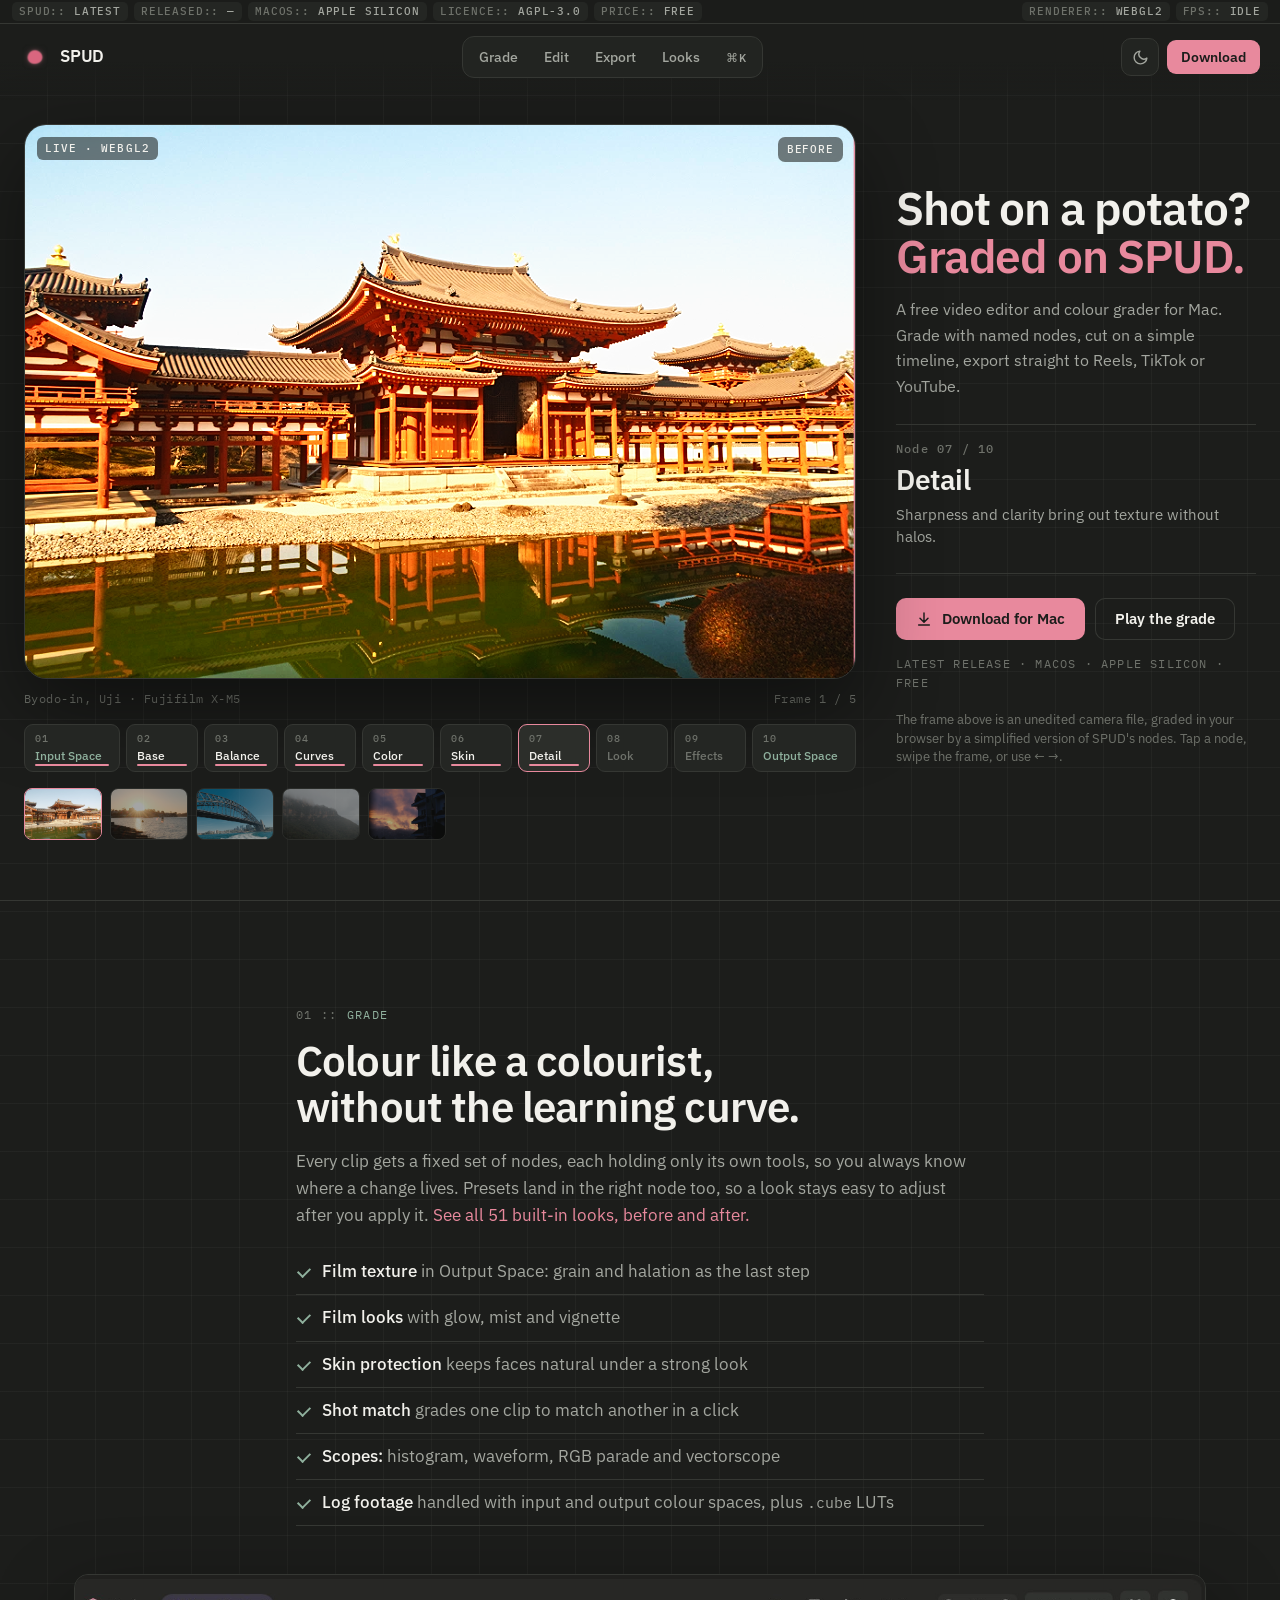
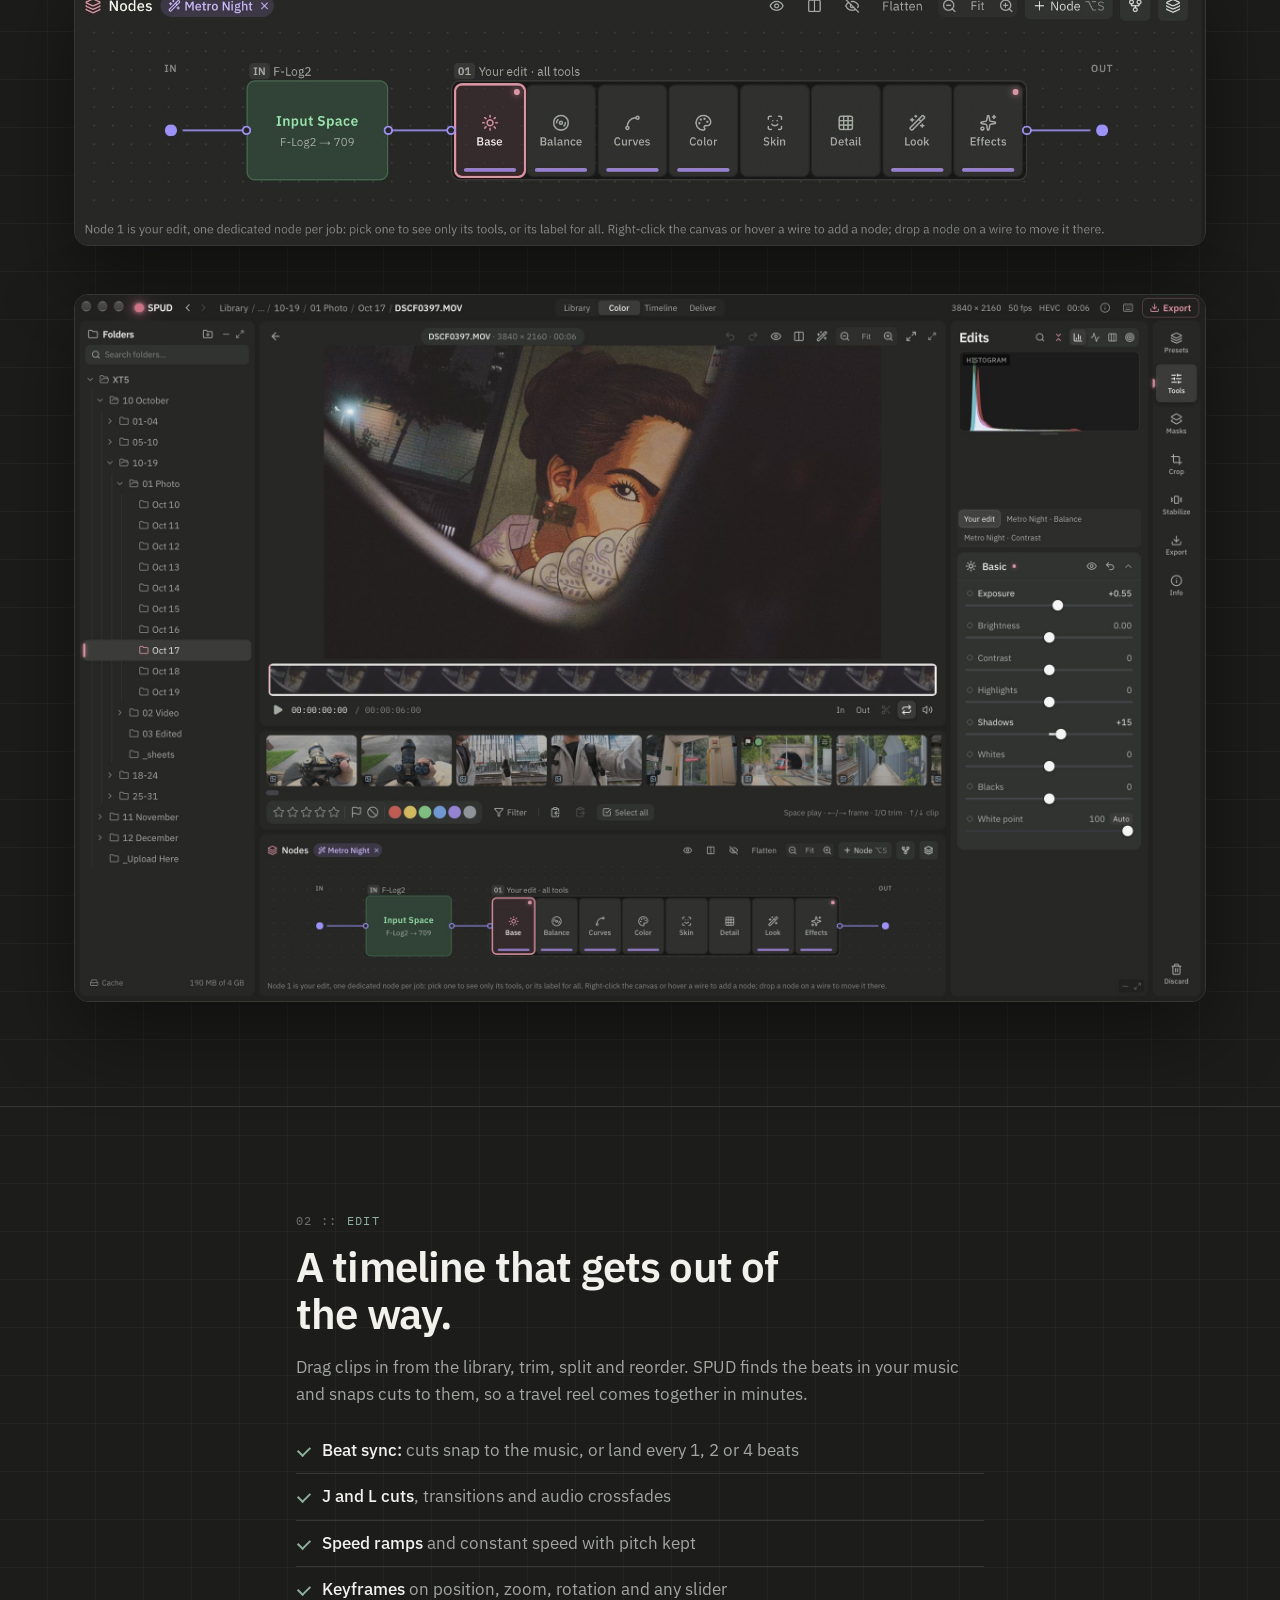
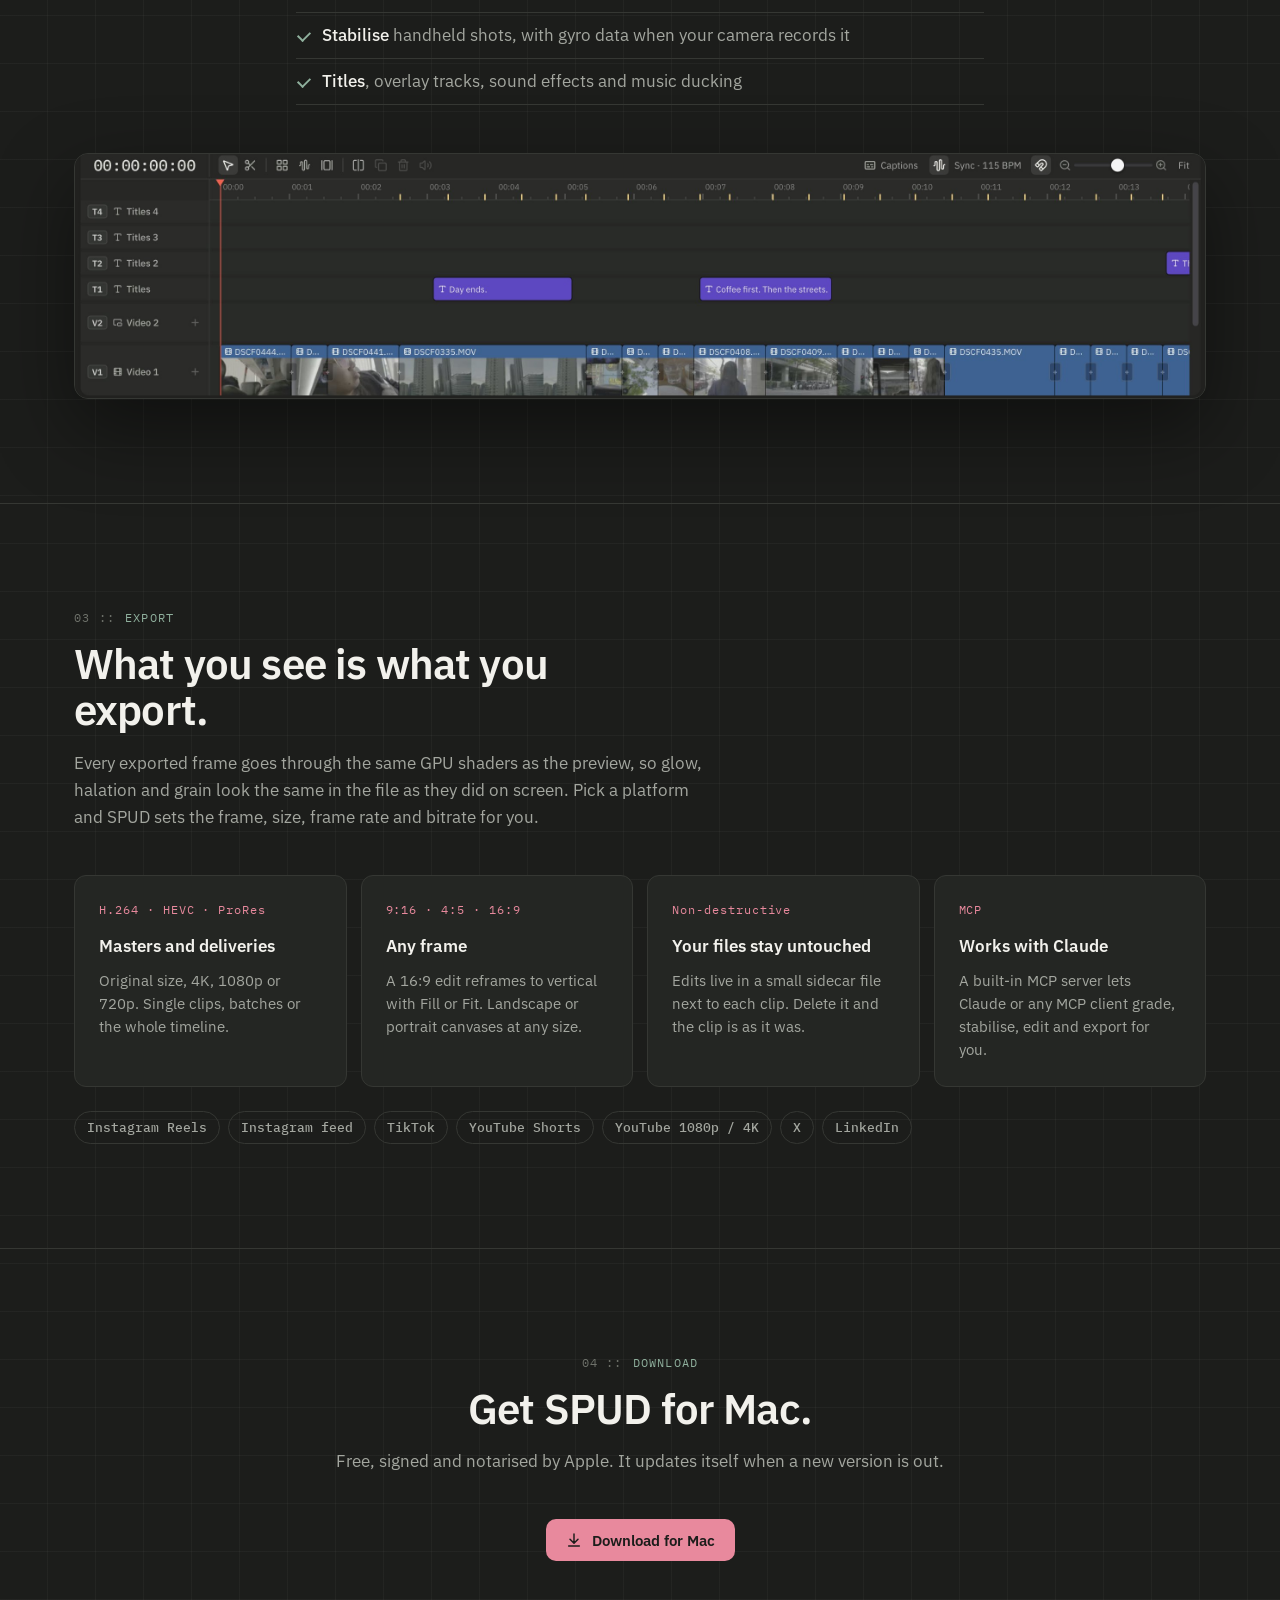
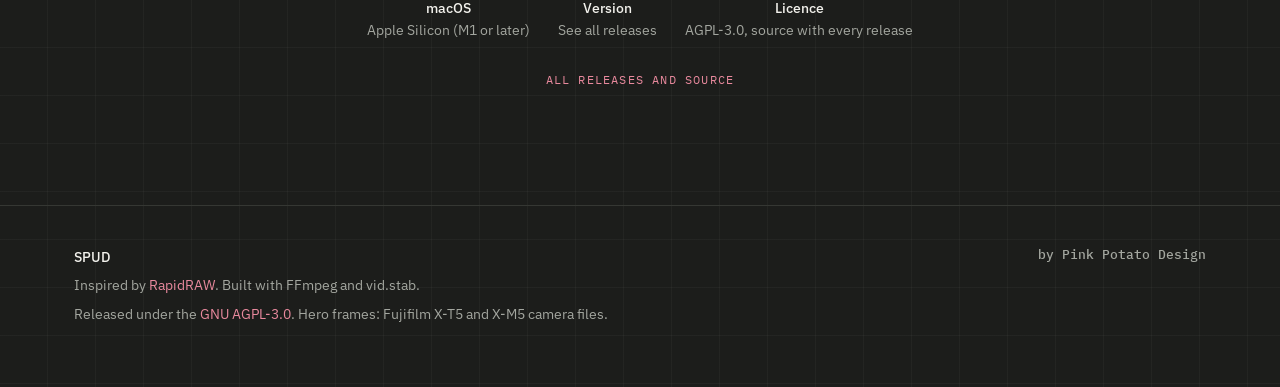
==== commit 3b1d522c: "v2 hero: each node wipes in left to right; stronger node settings; validator fixes - Stepping forwar" ====
--- a/index.html
+++ b/index.html
@@ -29,7 +29,7 @@
 </head>
 <body>
 
-<div class="hud" aria-label="Release information">
+<div class="hud" role="group" aria-label="Release information">
   <span>SPUD:: <b data-version>latest</b></span>
   <span class="opt">Released:: <b data-released>—</b></span>
   <span class="opt">macOS:: <b>Apple Silicon</b></span>
@@ -61,18 +61,18 @@
 
 <main>
 <header class="stage" id="top">
-  <div class="tiles" data-tiles aria-label="Other frames"></div>
+  <div class="tiles" role="group" data-tiles aria-label="Other frames"></div>
 
   <div class="plate-wrap">
     <div class="plate" data-plate>
       <canvas aria-label="A camera frame being graded live, node by node" role="img"></canvas>
-      <img alt="" data-fallback>
+      <img src="assets/plates/byodoin-900.jpg" alt="Byodo-in temple in Uji reflected in its pond" data-fallback>
       <span class="badge" data-badge>Live · WebGL2</span>
       <button class="ba" type="button" data-before aria-pressed="false" title="Hold to see the frame before the grade (\)">Before</button>
     </div>
     <div class="caption"><span data-caption>—</span><span data-frameno>Frame 1 / 5</span></div>
     <div class="strip" role="tablist" aria-label="Nodes" data-strip></div>
-    <div class="frames" data-frames aria-label="Frames"></div>
+    <div class="frames" role="group" data-frames aria-label="Frames"></div>
   </div>
 
   <div class="side">
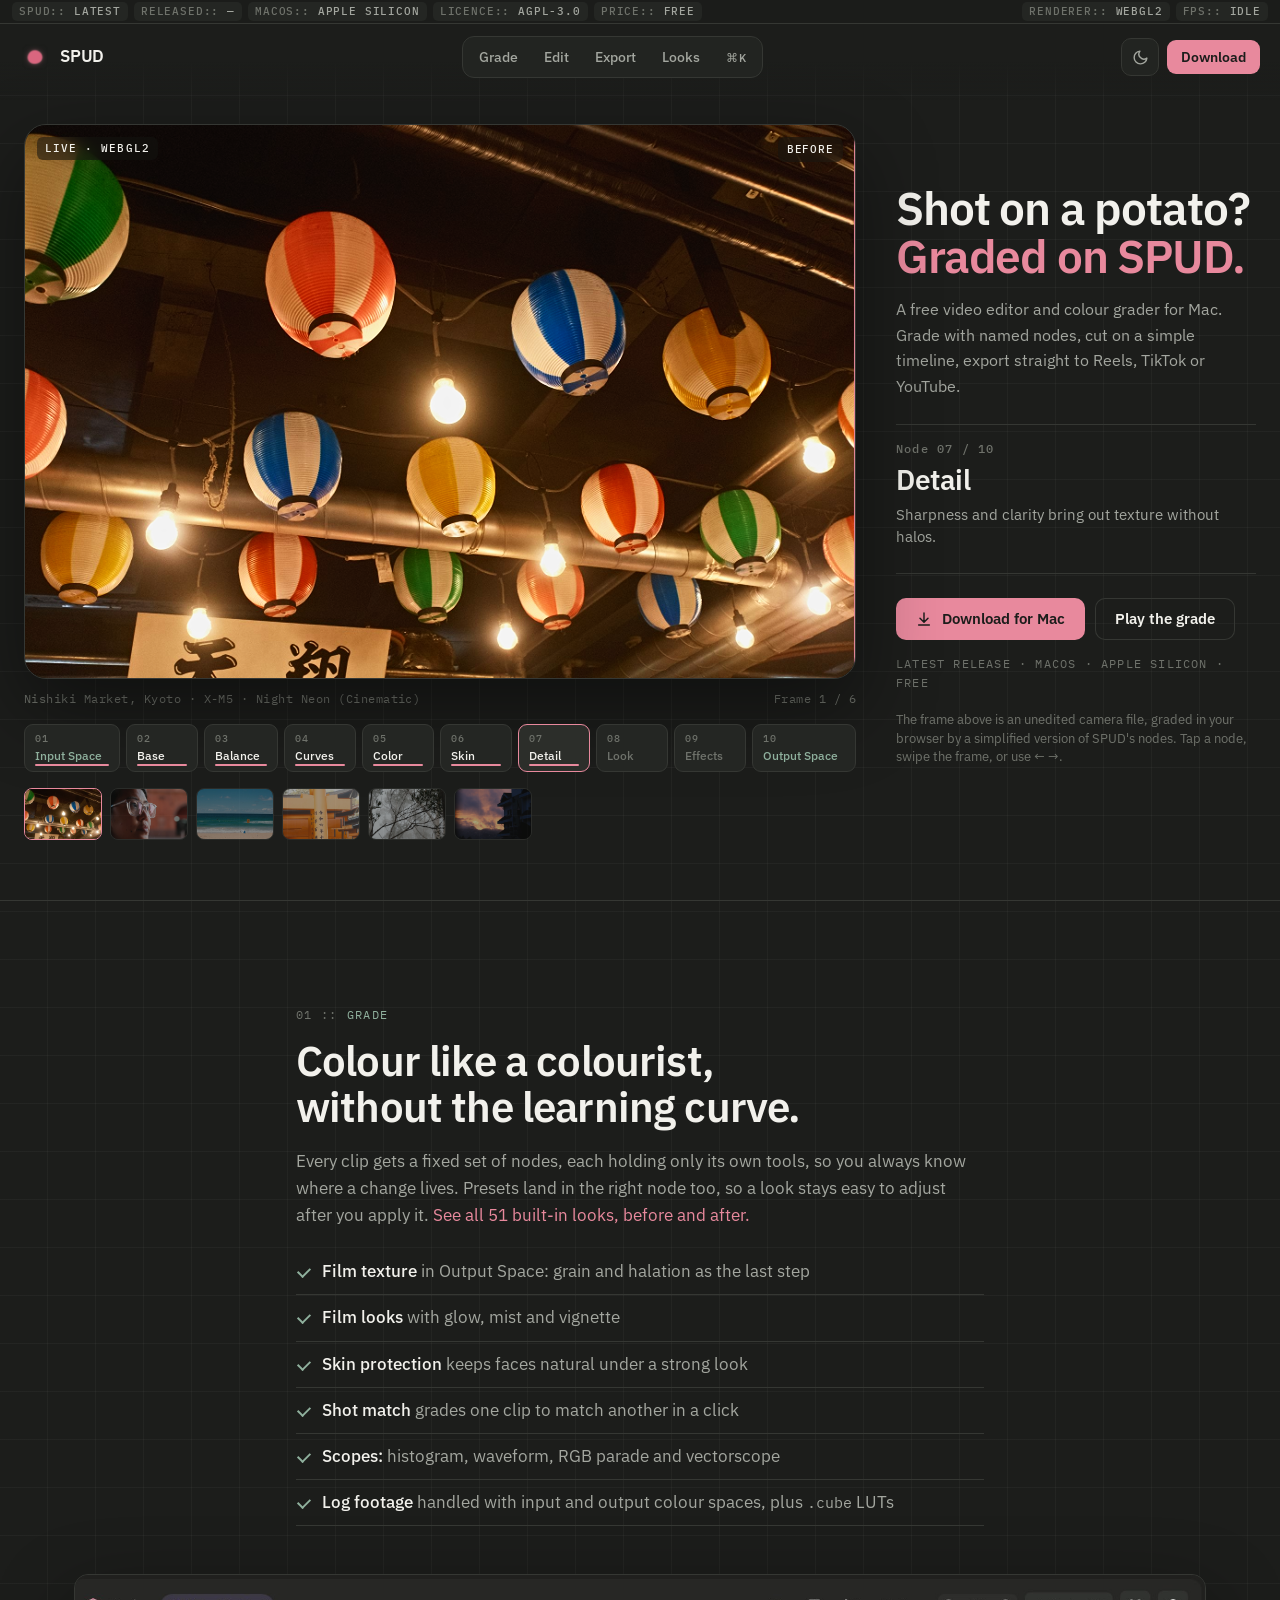
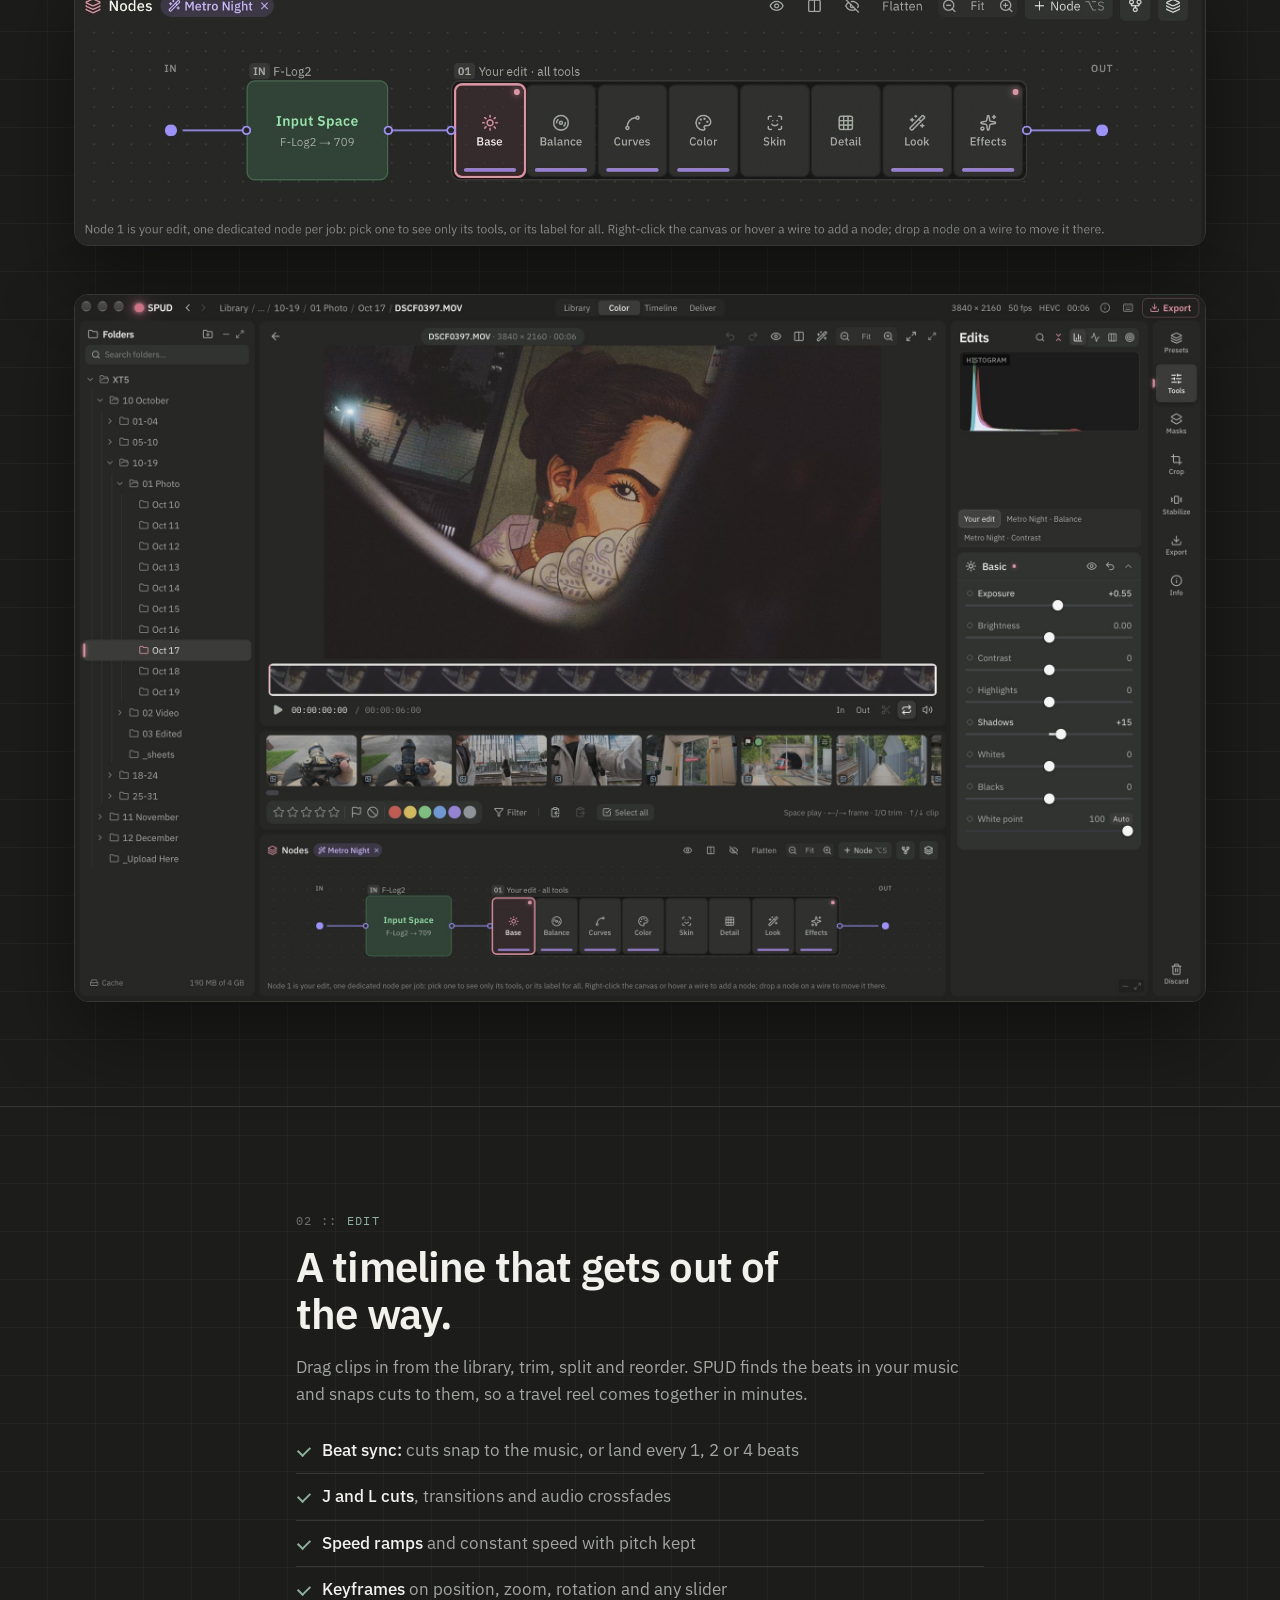
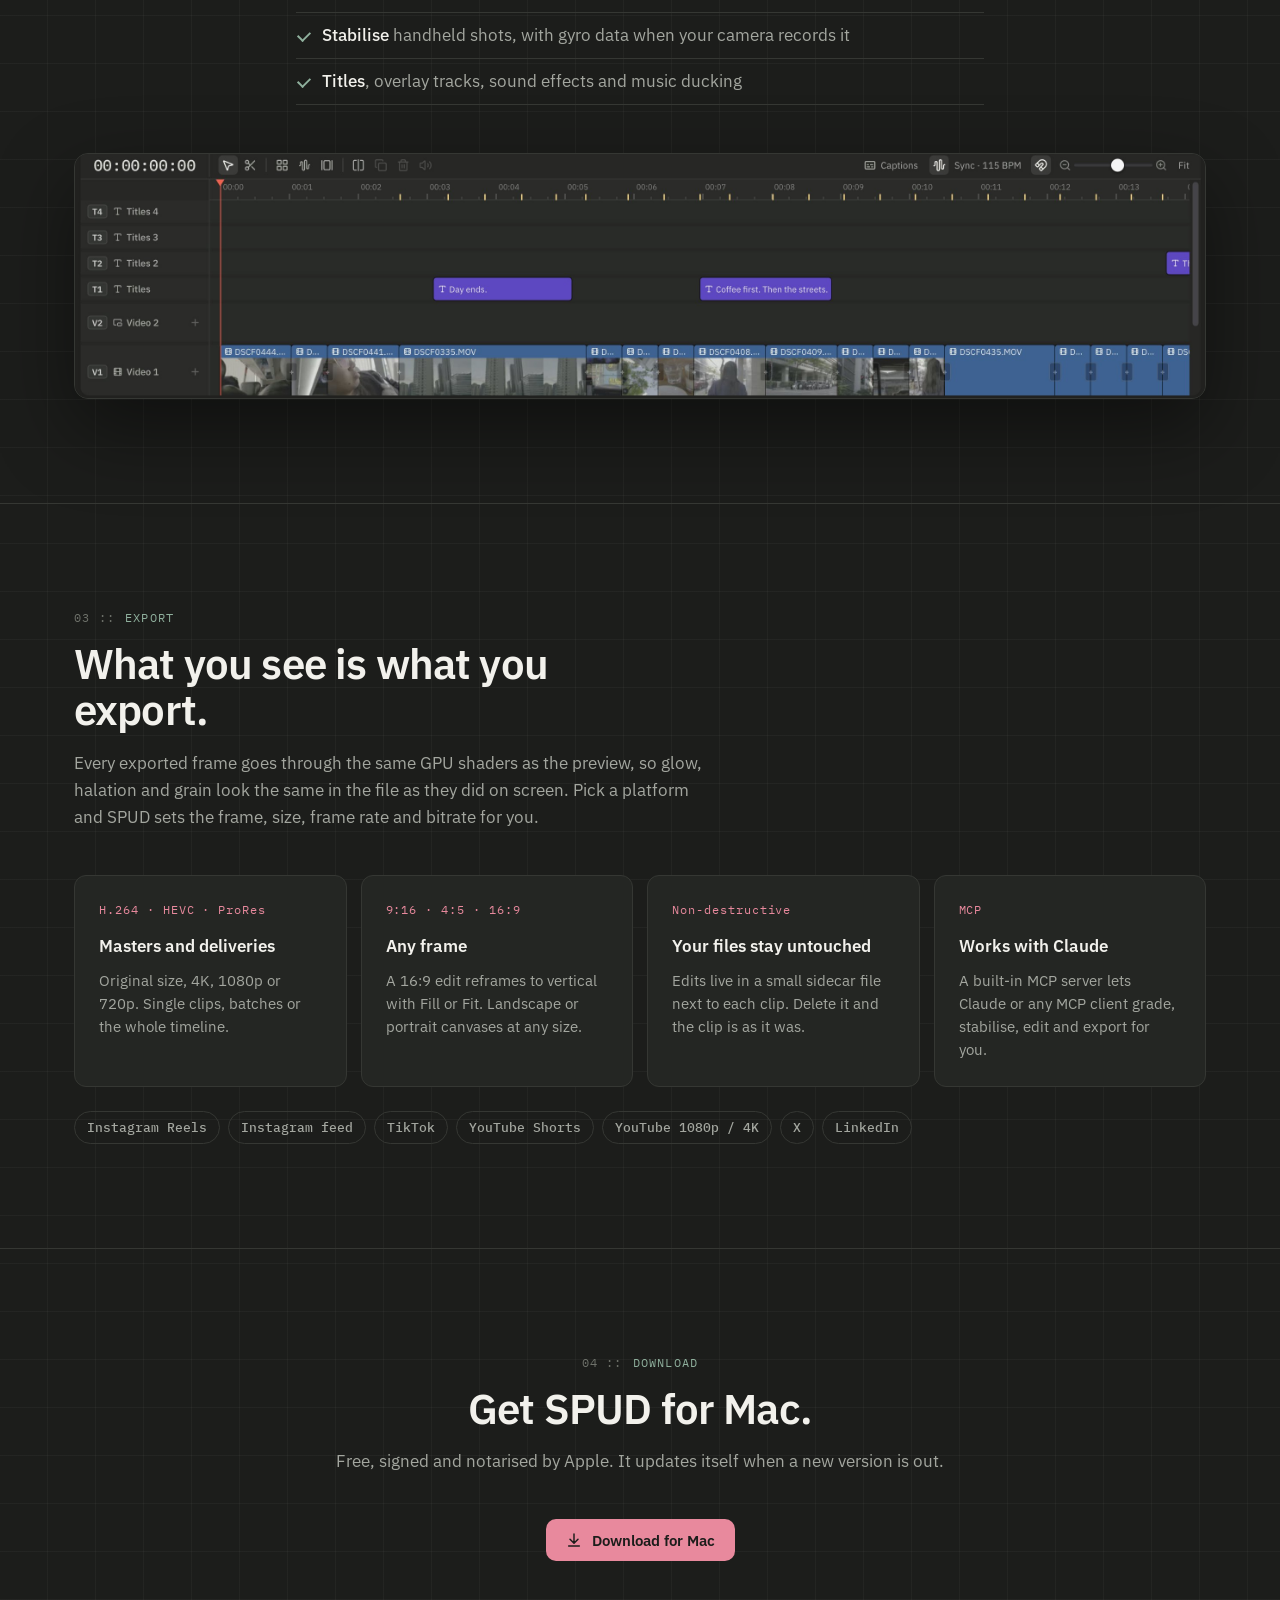
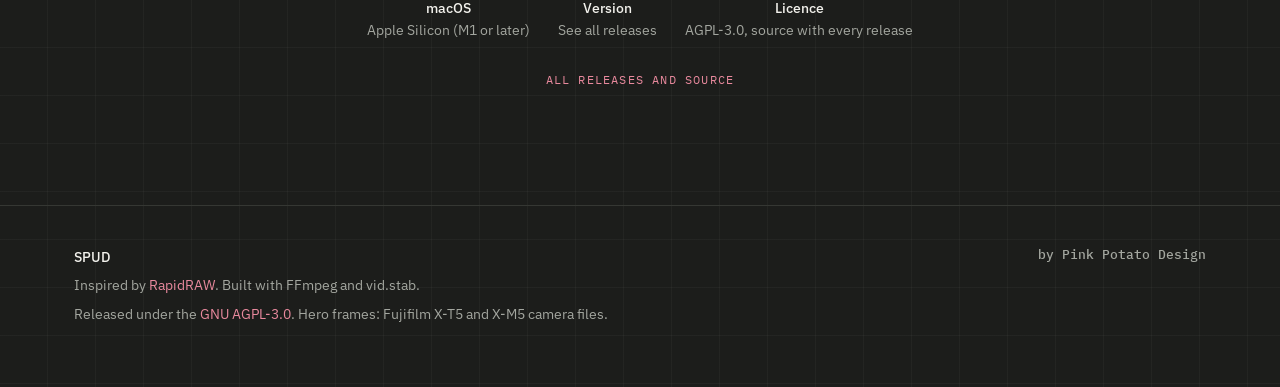
==== commit 64209fdc: "hero: six varied frames, each with its own built-in look Six plates for different colour, place and " ====
--- a/index.html
+++ b/index.html
@@ -18,8 +18,8 @@
 <link rel="preconnect" href="https://fonts.googleapis.com">
 <link rel="preconnect" href="https://fonts.gstatic.com" crossorigin>
 <link href="https://fonts.googleapis.com/css2?family=IBM+Plex+Mono:wght@400;500&family=IBM+Plex+Sans:wght@400;500;600&display=swap" rel="stylesheet">
-<link rel="preload" as="image" href="assets/plates/byodoin-1800.jpg" media="(min-width:700px)">
-<link rel="preload" as="image" href="assets/plates/byodoin-900.jpg" media="(max-width:699px)">
+<link rel="preload" as="image" href="assets/plates/nishiki-1800.jpg" media="(min-width:700px)">
+<link rel="preload" as="image" href="assets/plates/nishiki-900.jpg" media="(max-width:699px)">
 <link rel="stylesheet" href="css/site.css">
 <link rel="stylesheet" href="css/home.css">
 <script>try{var t=localStorage.getItem('spud-theme');if(t)document.documentElement.dataset.theme=t}catch(e){}</script>
@@ -66,11 +66,11 @@
   <div class="plate-wrap">
     <div class="plate" data-plate>
       <canvas aria-label="A camera frame being graded live, node by node" role="img"></canvas>
-      <img src="assets/plates/byodoin-900.jpg" alt="Byodo-in temple in Uji reflected in its pond" data-fallback>
+      <img src="assets/plates/nishiki-900.jpg" alt="Striped paper lanterns and bulbs strung under the roof of Nishiki Market, Kyoto" data-fallback>
       <span class="badge" data-badge>Live · WebGL2</span>
       <button class="ba" type="button" data-before aria-pressed="false" title="Hold to see the frame before the grade (\)">Before</button>
     </div>
-    <div class="caption"><span data-caption>—</span><span data-frameno>Frame 1 / 5</span></div>
+    <div class="caption"><span data-caption>—</span><span data-frameno>Frame 1 / 6</span></div>
     <div class="strip" role="tablist" aria-label="Nodes" data-strip></div>
     <div class="frames" role="group" data-frames aria-label="Frames"></div>
   </div>
--- a/css/home.css
+++ b/css/home.css
@@ -14,6 +14,7 @@
   background:rgba(20,20,18,.55);backdrop-filter:blur(8px);padding:7px 9px;border-radius:7px;border:0;cursor:pointer;user-select:none;-webkit-user-select:none}
 .plate .ba[aria-pressed="true"]{background:var(--potato-light);color:#1C1D1B}
 .caption{display:flex;justify-content:space-between;gap:12px;margin-top:12px;font:400 12px/1.4 var(--mono);color:var(--dim);letter-spacing:.04em}
+.caption [data-frameno]{white-space:nowrap}
 
 /* node strip, like the app's */
 .strip{display:flex;gap:6px;margin-top:16px;overflow-x:auto;padding-bottom:4px;scrollbar-width:none}
@@ -63,7 +64,8 @@
   .tile:nth-child(2){left:-140px;top:52%;--rx:-10deg;--ry:-18deg;--rz:7deg}
   .tile:nth-child(3){left:-160px;bottom:10%;--rx:-6deg;--ry:-20deg;--rz:-4deg}
   .tile:nth-child(4){right:-150px;top:24%;--rx:10deg;--ry:22deg;--rz:9deg}
-  .tile:nth-child(5){right:-145px;bottom:16%;--rx:-12deg;--ry:18deg;--rz:-6deg}
+  .tile:nth-child(5){right:-140px;top:52%;--rx:-10deg;--ry:18deg;--rz:-7deg}
+  .tile:nth-child(6){right:-160px;bottom:10%;--rx:-6deg;--ry:20deg;--rz:4deg}
 }
 
 @media (max-width:1100px){
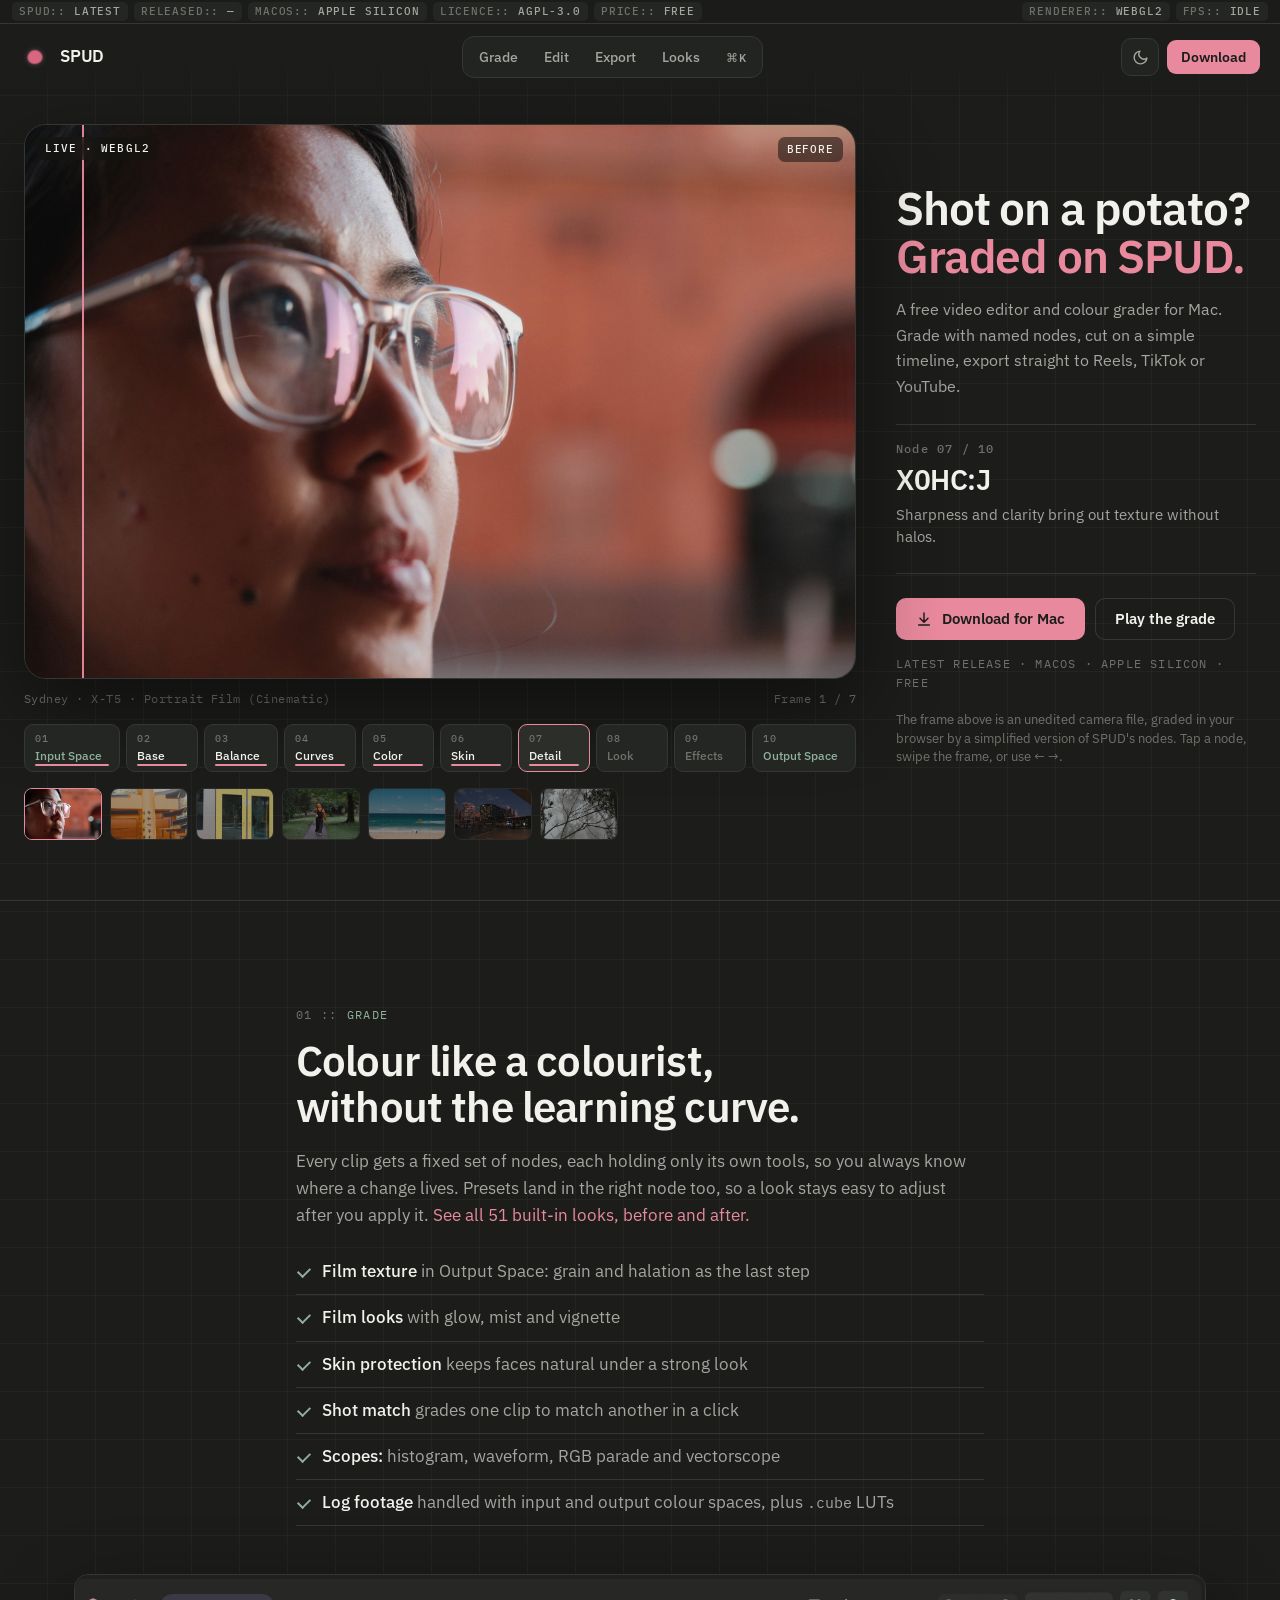
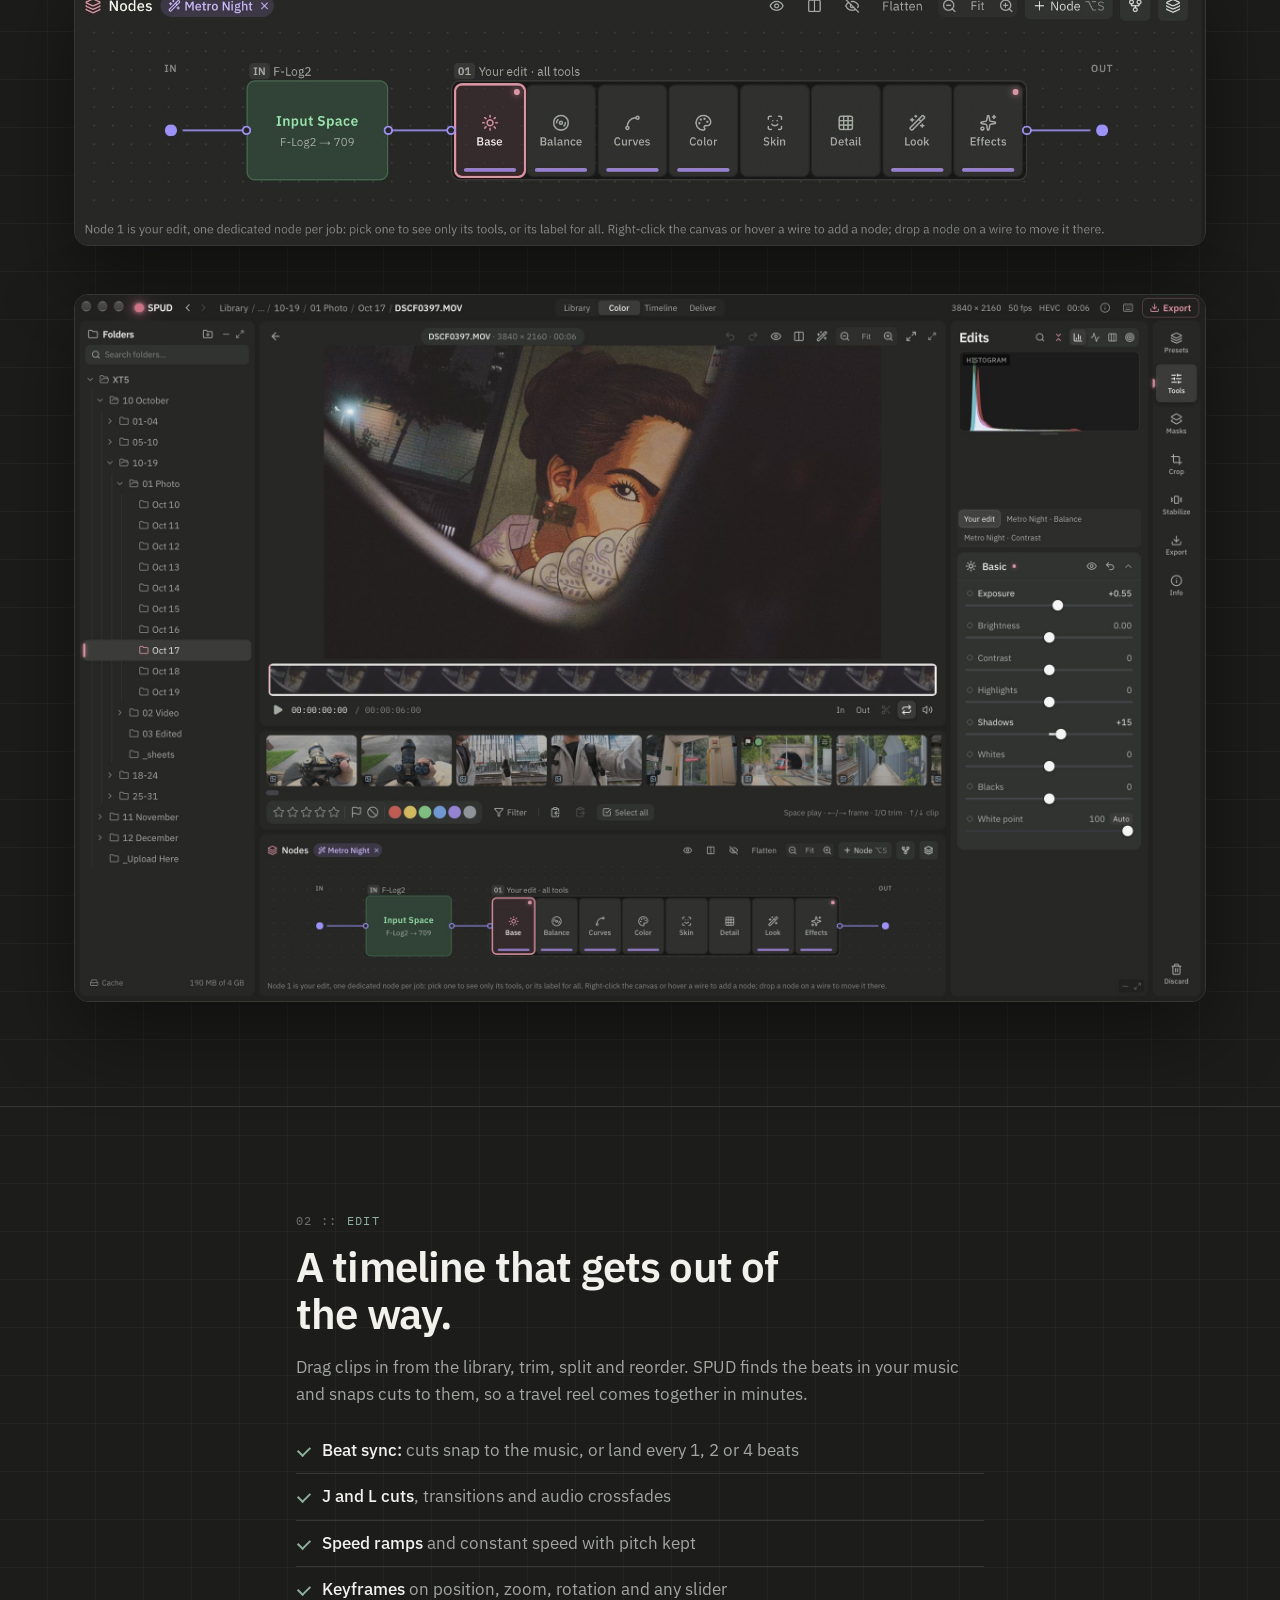
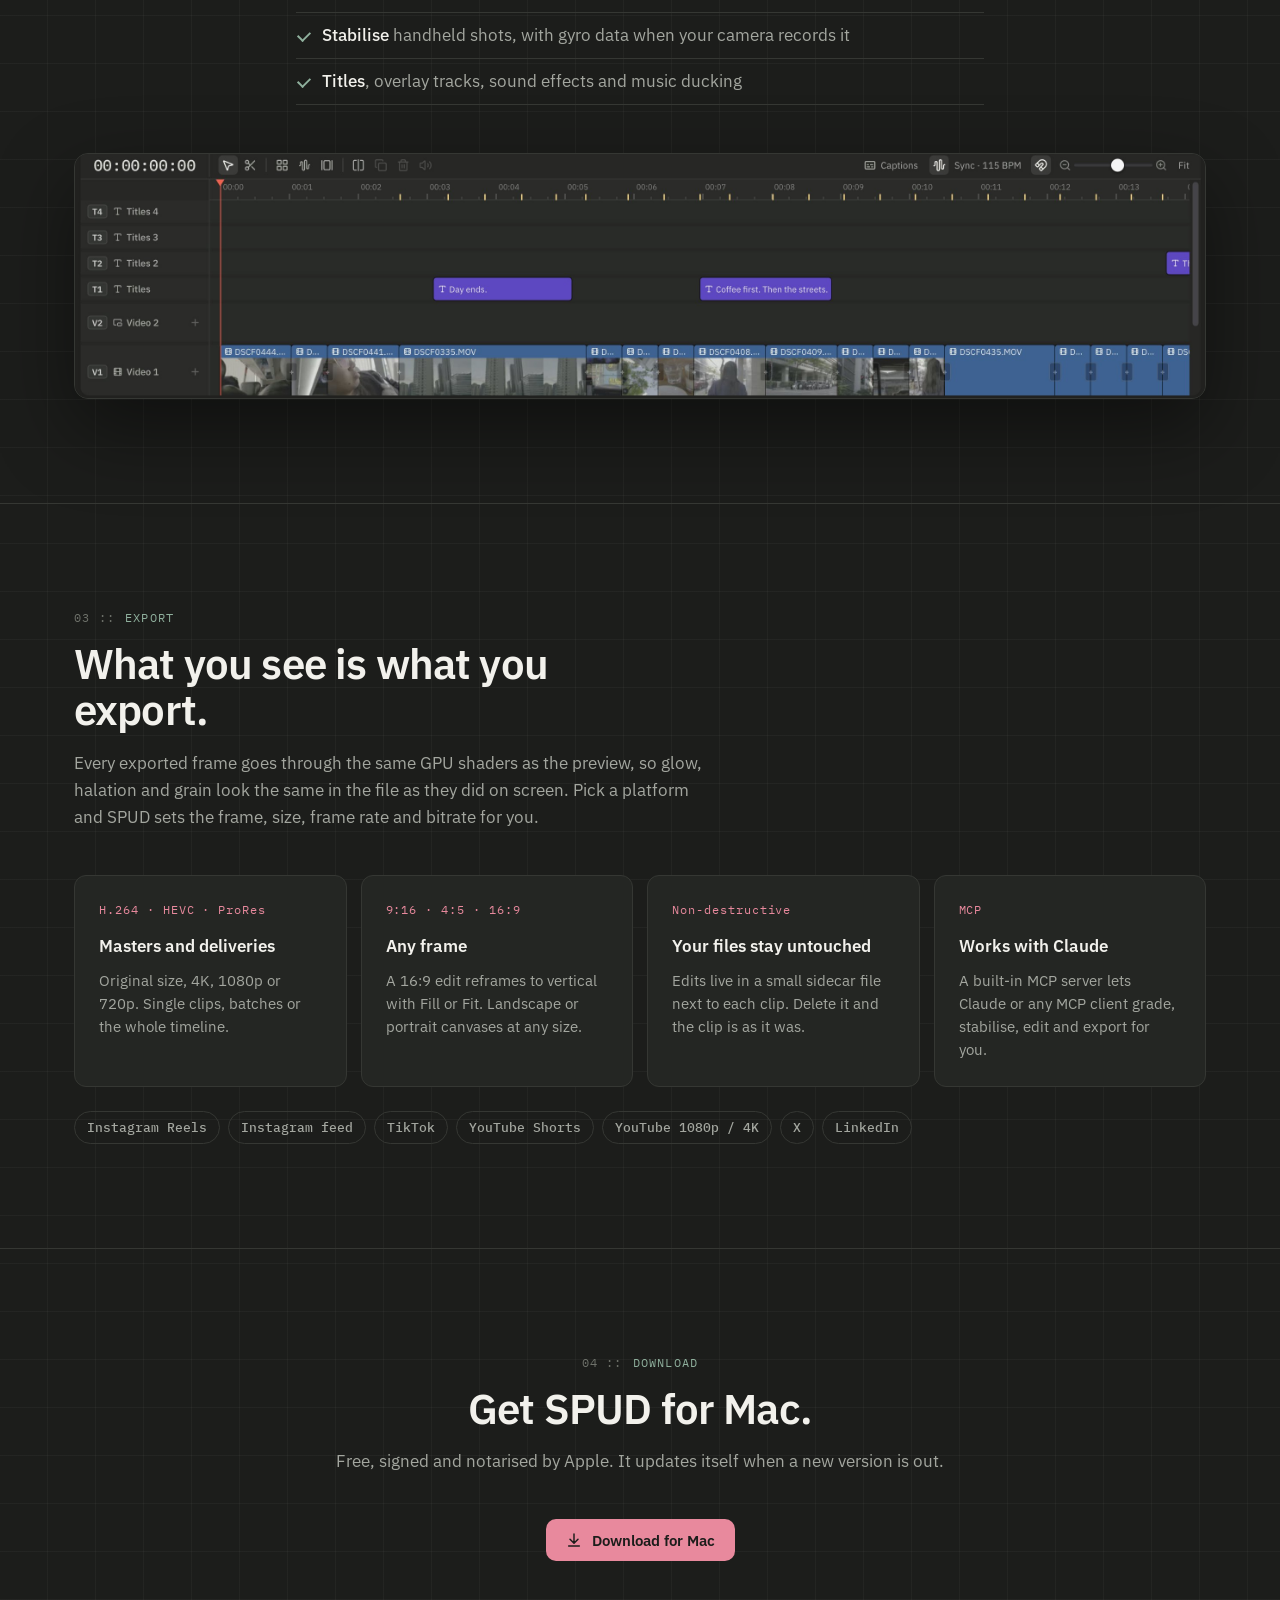
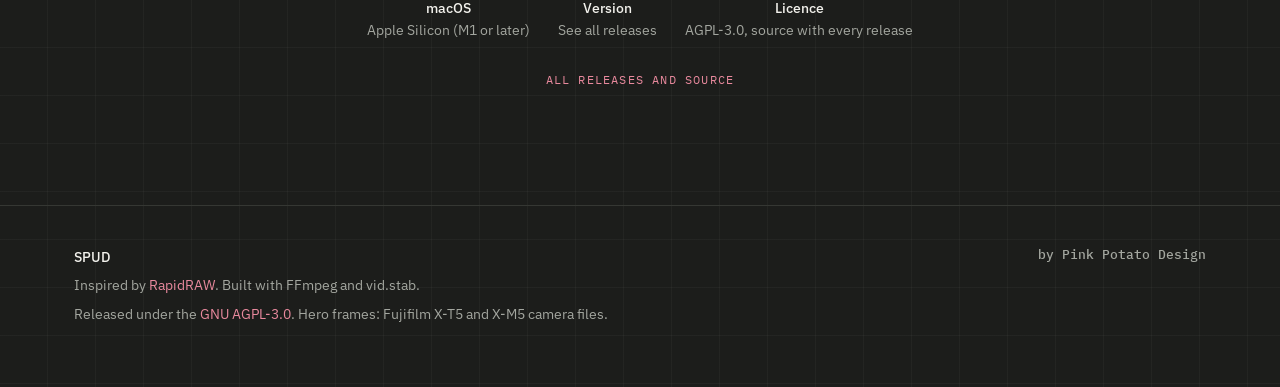
==== commit b1b43266: "hero: one frame per rainbow colour plus mono Red portrait, orange torii, yellow Sydney train (Clean " ====
--- a/index.html
+++ b/index.html
@@ -18,8 +18,8 @@
 <link rel="preconnect" href="https://fonts.googleapis.com">
 <link rel="preconnect" href="https://fonts.gstatic.com" crossorigin>
 <link href="https://fonts.googleapis.com/css2?family=IBM+Plex+Mono:wght@400;500&family=IBM+Plex+Sans:wght@400;500;600&display=swap" rel="stylesheet">
-<link rel="preload" as="image" href="assets/plates/nishiki-1800.jpg" media="(min-width:700px)">
-<link rel="preload" as="image" href="assets/plates/nishiki-900.jpg" media="(max-width:699px)">
+<link rel="preload" as="image" href="assets/plates/portrait-1800.jpg" media="(min-width:700px)">
+<link rel="preload" as="image" href="assets/plates/portrait-900.jpg" media="(max-width:699px)">
 <link rel="stylesheet" href="css/site.css">
 <link rel="stylesheet" href="css/home.css">
 <script>try{var t=localStorage.getItem('spud-theme');if(t)document.documentElement.dataset.theme=t}catch(e){}</script>
@@ -66,11 +66,11 @@
   <div class="plate-wrap">
     <div class="plate" data-plate>
       <canvas aria-label="A camera frame being graded live, node by node" role="img"></canvas>
-      <img src="assets/plates/nishiki-900.jpg" alt="Striped paper lanterns and bulbs strung under the roof of Nishiki Market, Kyoto" data-fallback>
+      <img src="assets/plates/portrait-900.jpg" alt="A woman in glasses looks off to the side, red brick soft behind her, Sydney" data-fallback>
       <span class="badge" data-badge>Live · WebGL2</span>
       <button class="ba" type="button" data-before aria-pressed="false" title="Hold to see the frame before the grade (\)">Before</button>
     </div>
-    <div class="caption"><span data-caption>—</span><span data-frameno>Frame 1 / 6</span></div>
+    <div class="caption"><span data-caption>—</span><span data-frameno>Frame 1 / 7</span></div>
     <div class="strip" role="tablist" aria-label="Nodes" data-strip></div>
     <div class="frames" role="group" data-frames aria-label="Frames"></div>
   </div>
--- a/css/home.css
+++ b/css/home.css
@@ -60,12 +60,13 @@
   .tile:hover,.tile:focus-visible{opacity:1}
   .tile img{width:100%;height:100%;object-fit:cover}
   .tile[aria-current="true"]{opacity:.18;pointer-events:none}
-  .tile:nth-child(1){left:-150px;top:22%;--rx:12deg;--ry:-22deg;--rz:-8deg}
-  .tile:nth-child(2){left:-140px;top:52%;--rx:-10deg;--ry:-18deg;--rz:7deg}
-  .tile:nth-child(3){left:-160px;bottom:10%;--rx:-6deg;--ry:-20deg;--rz:-4deg}
-  .tile:nth-child(4){right:-150px;top:24%;--rx:10deg;--ry:22deg;--rz:9deg}
-  .tile:nth-child(5){right:-140px;top:52%;--rx:-10deg;--ry:18deg;--rz:-7deg}
-  .tile:nth-child(6){right:-160px;bottom:10%;--rx:-6deg;--ry:20deg;--rz:4deg}
+  .tile:nth-child(1){left:-150px;top:12%;--rx:12deg;--ry:-22deg;--rz:-8deg}
+  .tile:nth-child(2){left:-140px;top:34%;--rx:-10deg;--ry:-18deg;--rz:7deg}
+  .tile:nth-child(3){left:-160px;top:56%;--rx:8deg;--ry:-20deg;--rz:-5deg}
+  .tile:nth-child(4){left:-145px;top:78%;--rx:-6deg;--ry:-20deg;--rz:4deg}
+  .tile:nth-child(5){right:-150px;top:24%;--rx:10deg;--ry:22deg;--rz:9deg}
+  .tile:nth-child(6){right:-140px;top:52%;--rx:-10deg;--ry:18deg;--rz:-7deg}
+  .tile:nth-child(7){right:-160px;bottom:10%;--rx:-6deg;--ry:20deg;--rz:4deg}
 }
 
 @media (max-width:1100px){
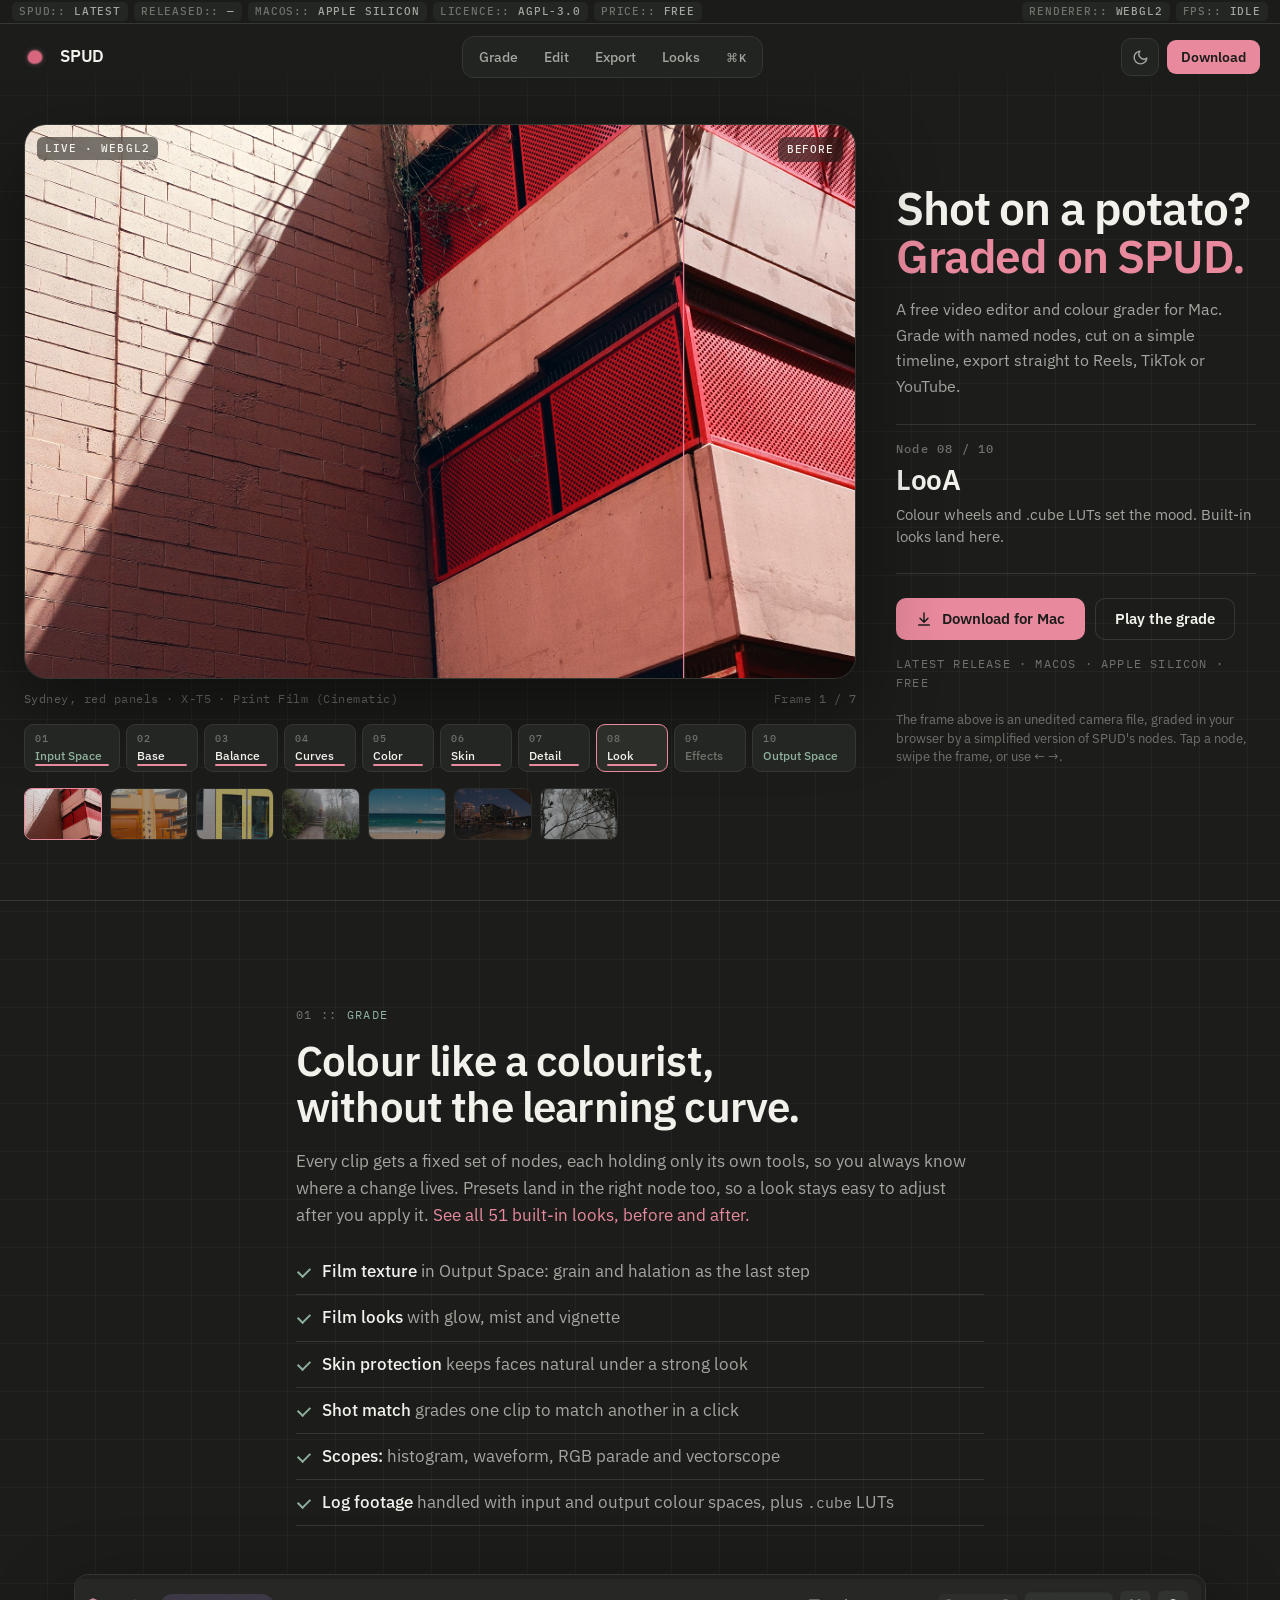
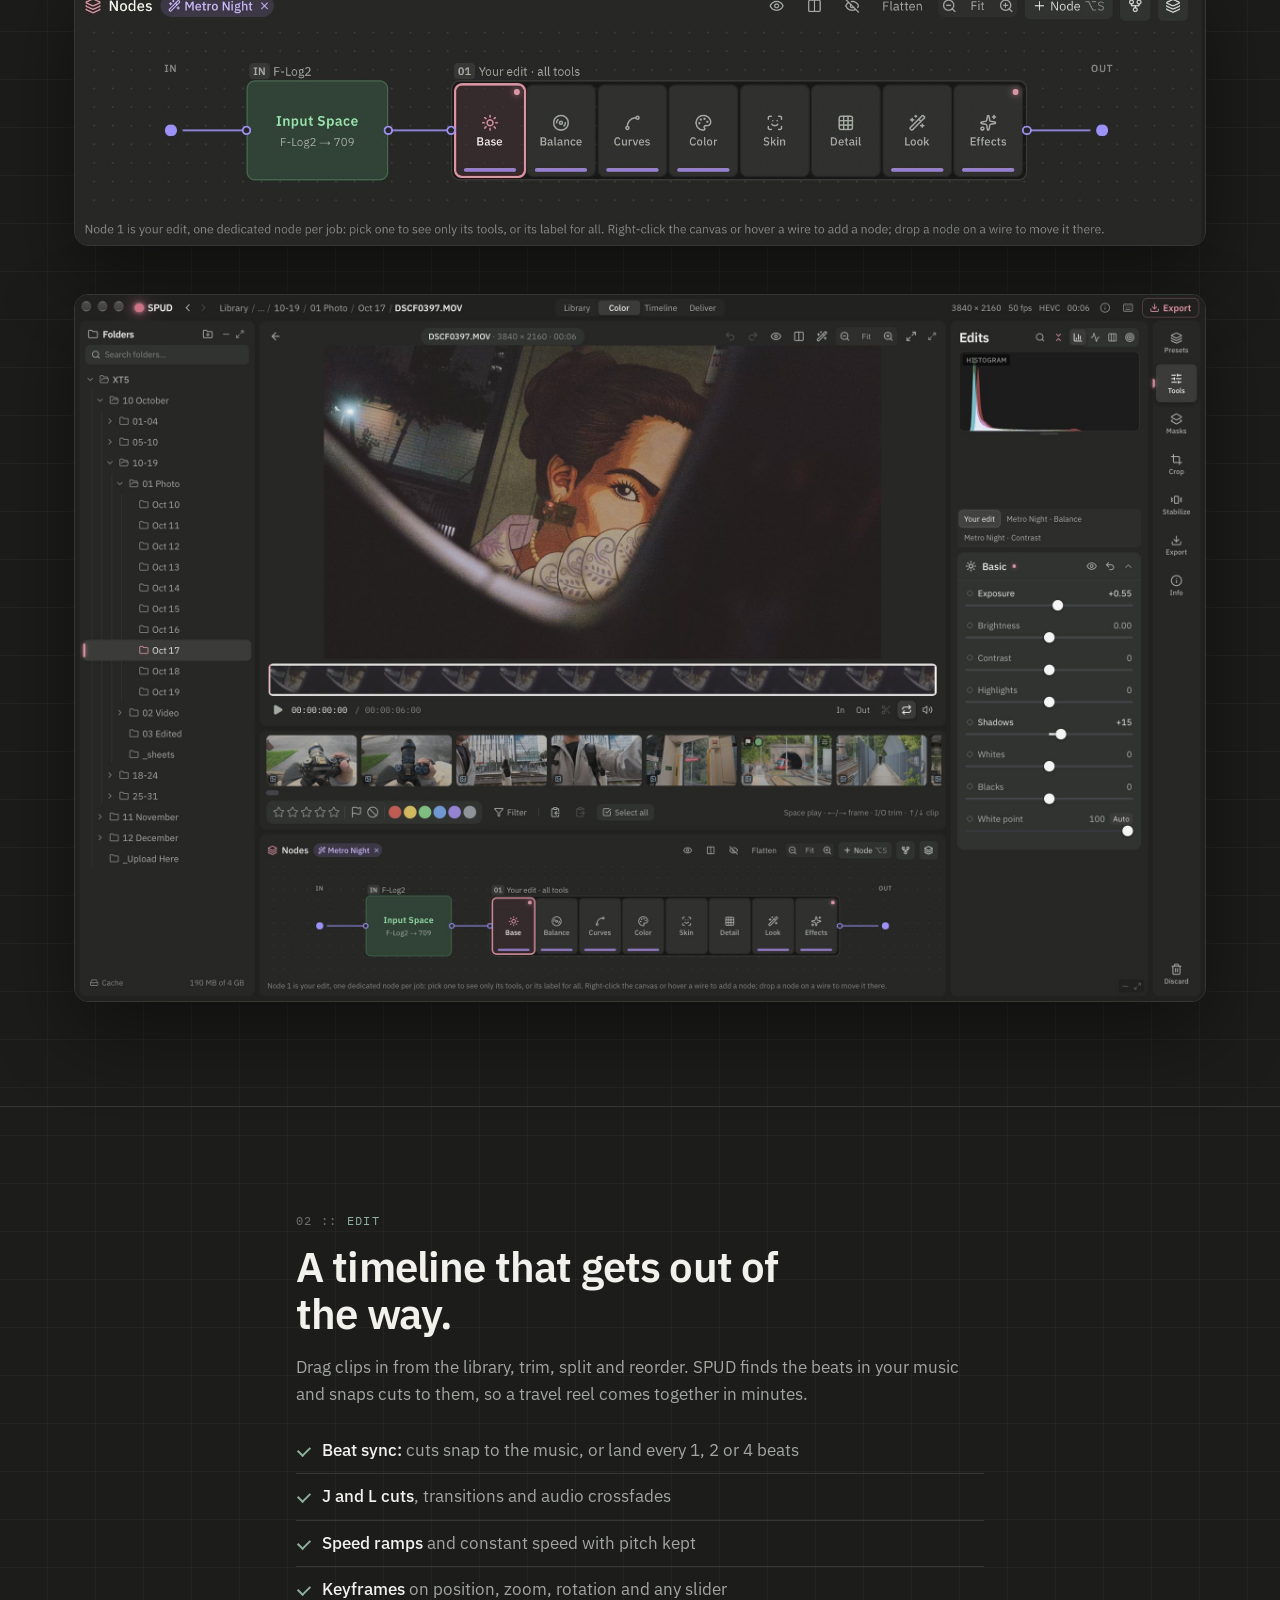
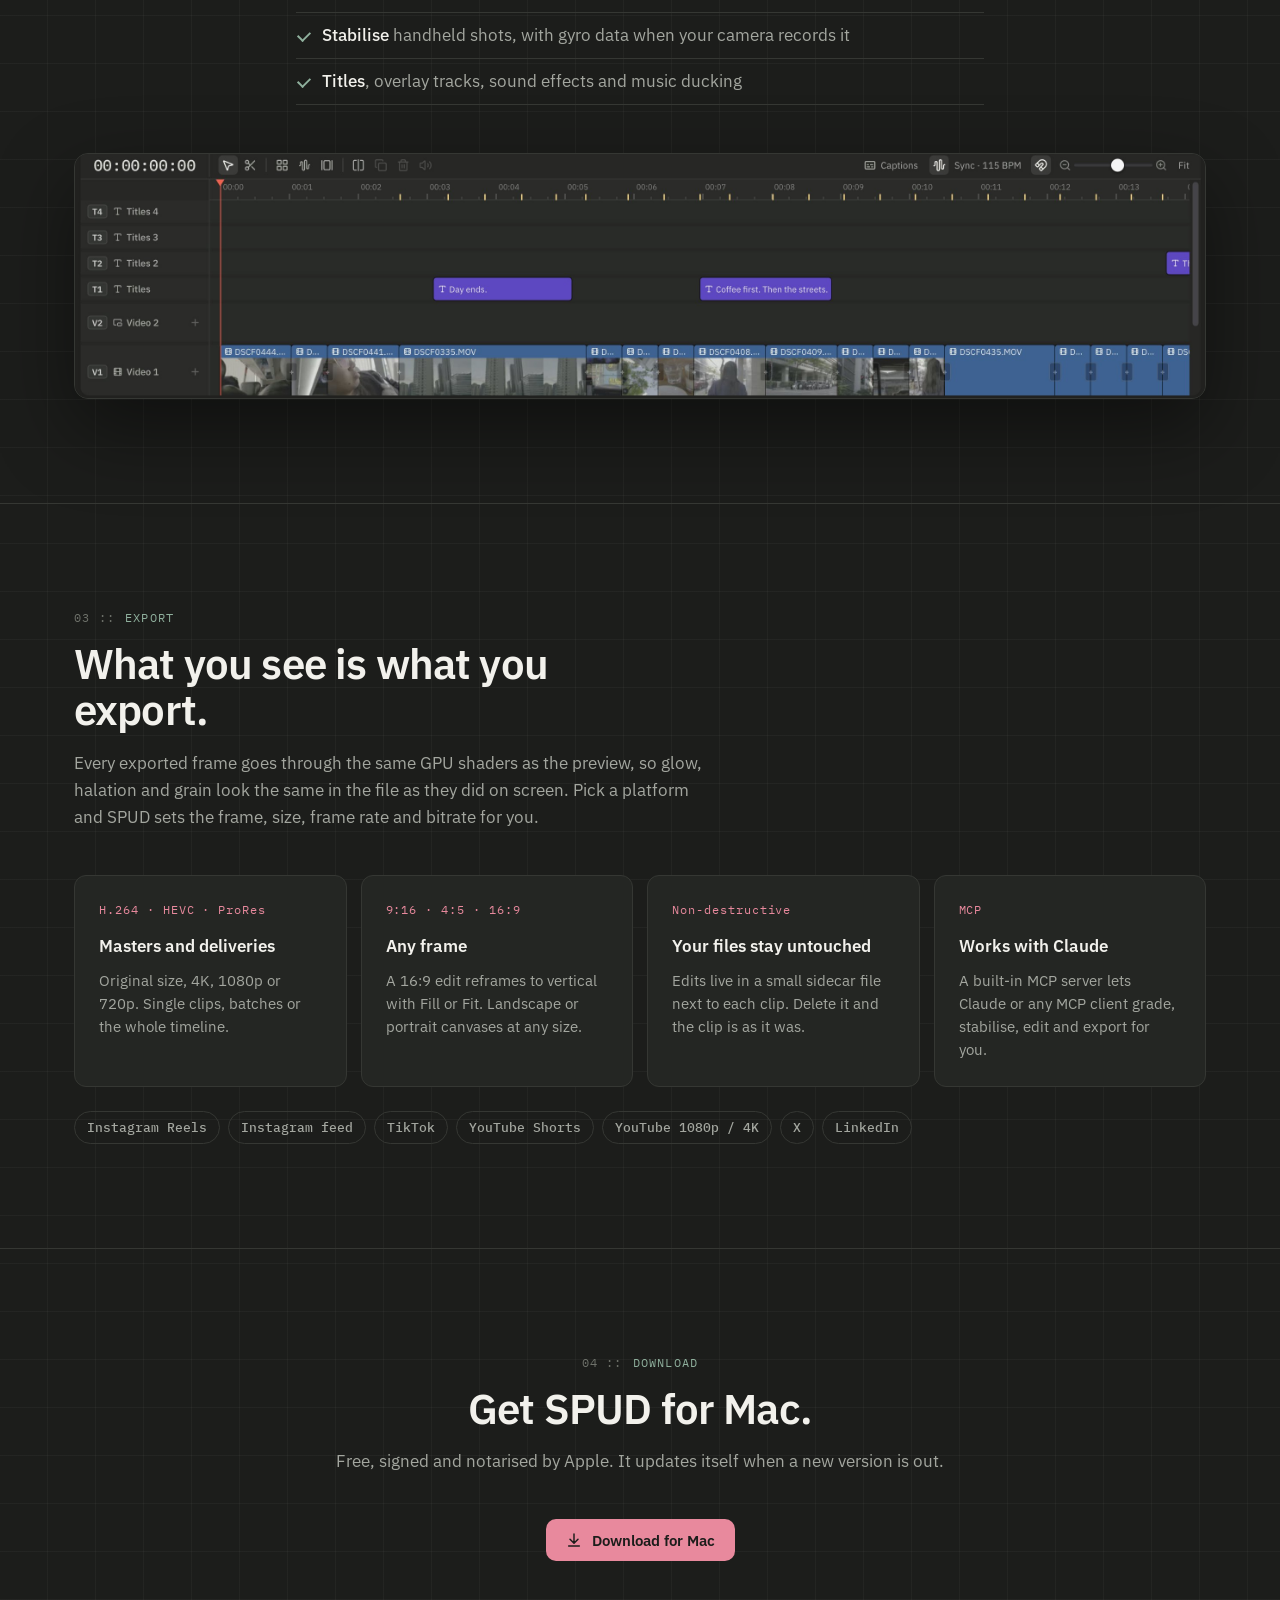
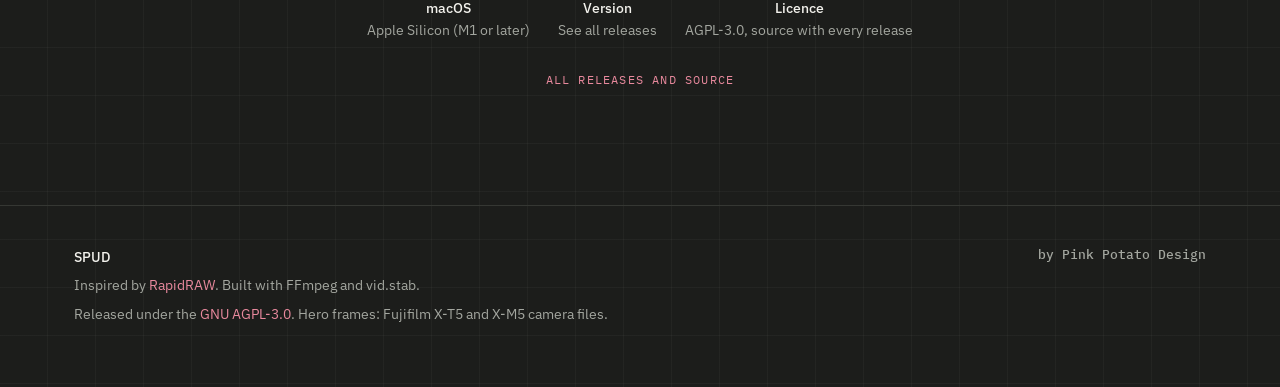
==== commit fec30dce: "hero: red frame is sunlit red panels in Sydney (Print Film) Replaces the portrait with a brighter, m" ====
--- a/index.html
+++ b/index.html
@@ -18,8 +18,8 @@
 <link rel="preconnect" href="https://fonts.googleapis.com">
 <link rel="preconnect" href="https://fonts.gstatic.com" crossorigin>
 <link href="https://fonts.googleapis.com/css2?family=IBM+Plex+Mono:wght@400;500&family=IBM+Plex+Sans:wght@400;500;600&display=swap" rel="stylesheet">
-<link rel="preload" as="image" href="assets/plates/portrait-1800.jpg" media="(min-width:700px)">
-<link rel="preload" as="image" href="assets/plates/portrait-900.jpg" media="(max-width:699px)">
+<link rel="preload" as="image" href="assets/plates/red-panels-1800.jpg" media="(min-width:700px)">
+<link rel="preload" as="image" href="assets/plates/red-panels-900.jpg" media="(max-width:699px)">
 <link rel="stylesheet" href="css/site.css">
 <link rel="stylesheet" href="css/home.css">
 <script>try{var t=localStorage.getItem('spud-theme');if(t)document.documentElement.dataset.theme=t}catch(e){}</script>
@@ -66,7 +66,7 @@
   <div class="plate-wrap">
     <div class="plate" data-plate>
       <canvas aria-label="A camera frame being graded live, node by node" role="img"></canvas>
-      <img src="assets/plates/portrait-900.jpg" alt="A woman in glasses looks off to the side, red brick soft behind her, Sydney" data-fallback>
+      <img src="assets/plates/red-panels-900.jpg" alt="Red perforated panels on a Sydney building, hard sunlight casting a diagonal shadow across the brick" data-fallback>
       <span class="badge" data-badge>Live · WebGL2</span>
       <button class="ba" type="button" data-before aria-pressed="false" title="Hold to see the frame before the grade (\)">Before</button>
     </div>
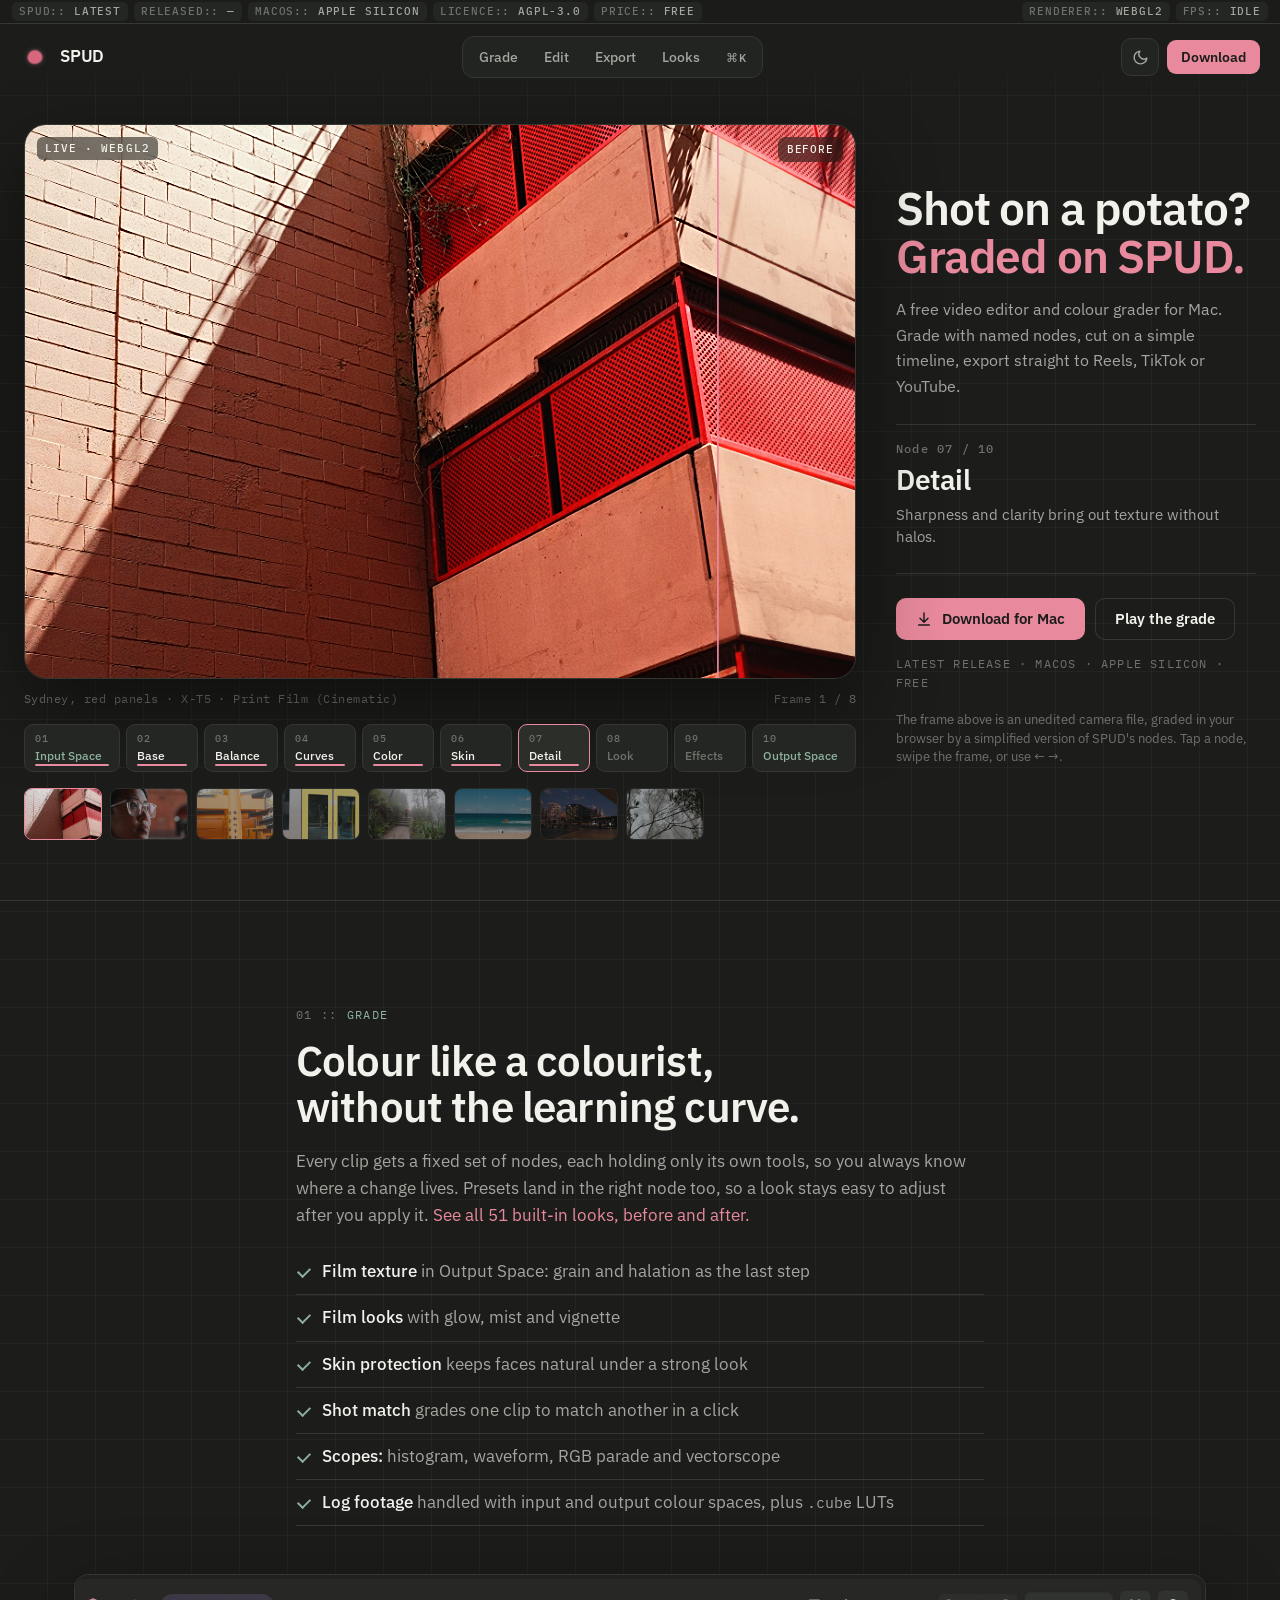
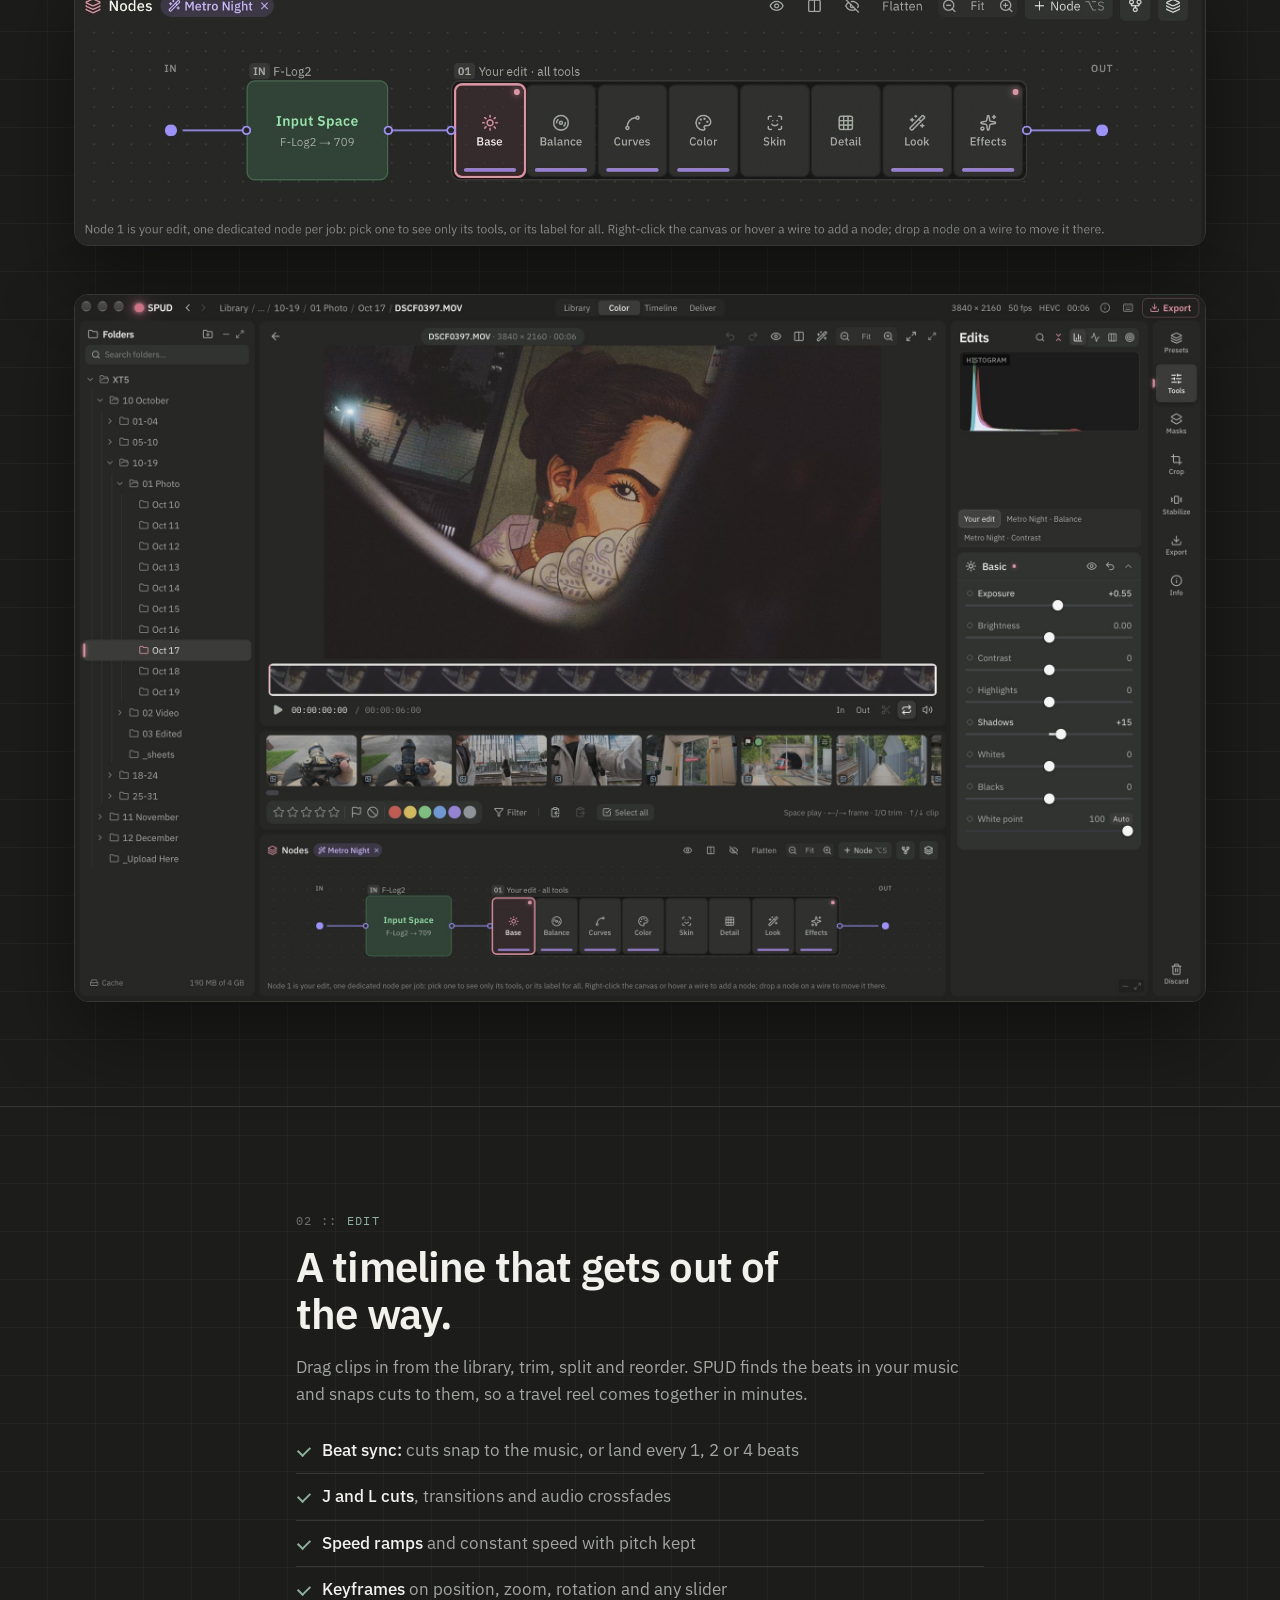
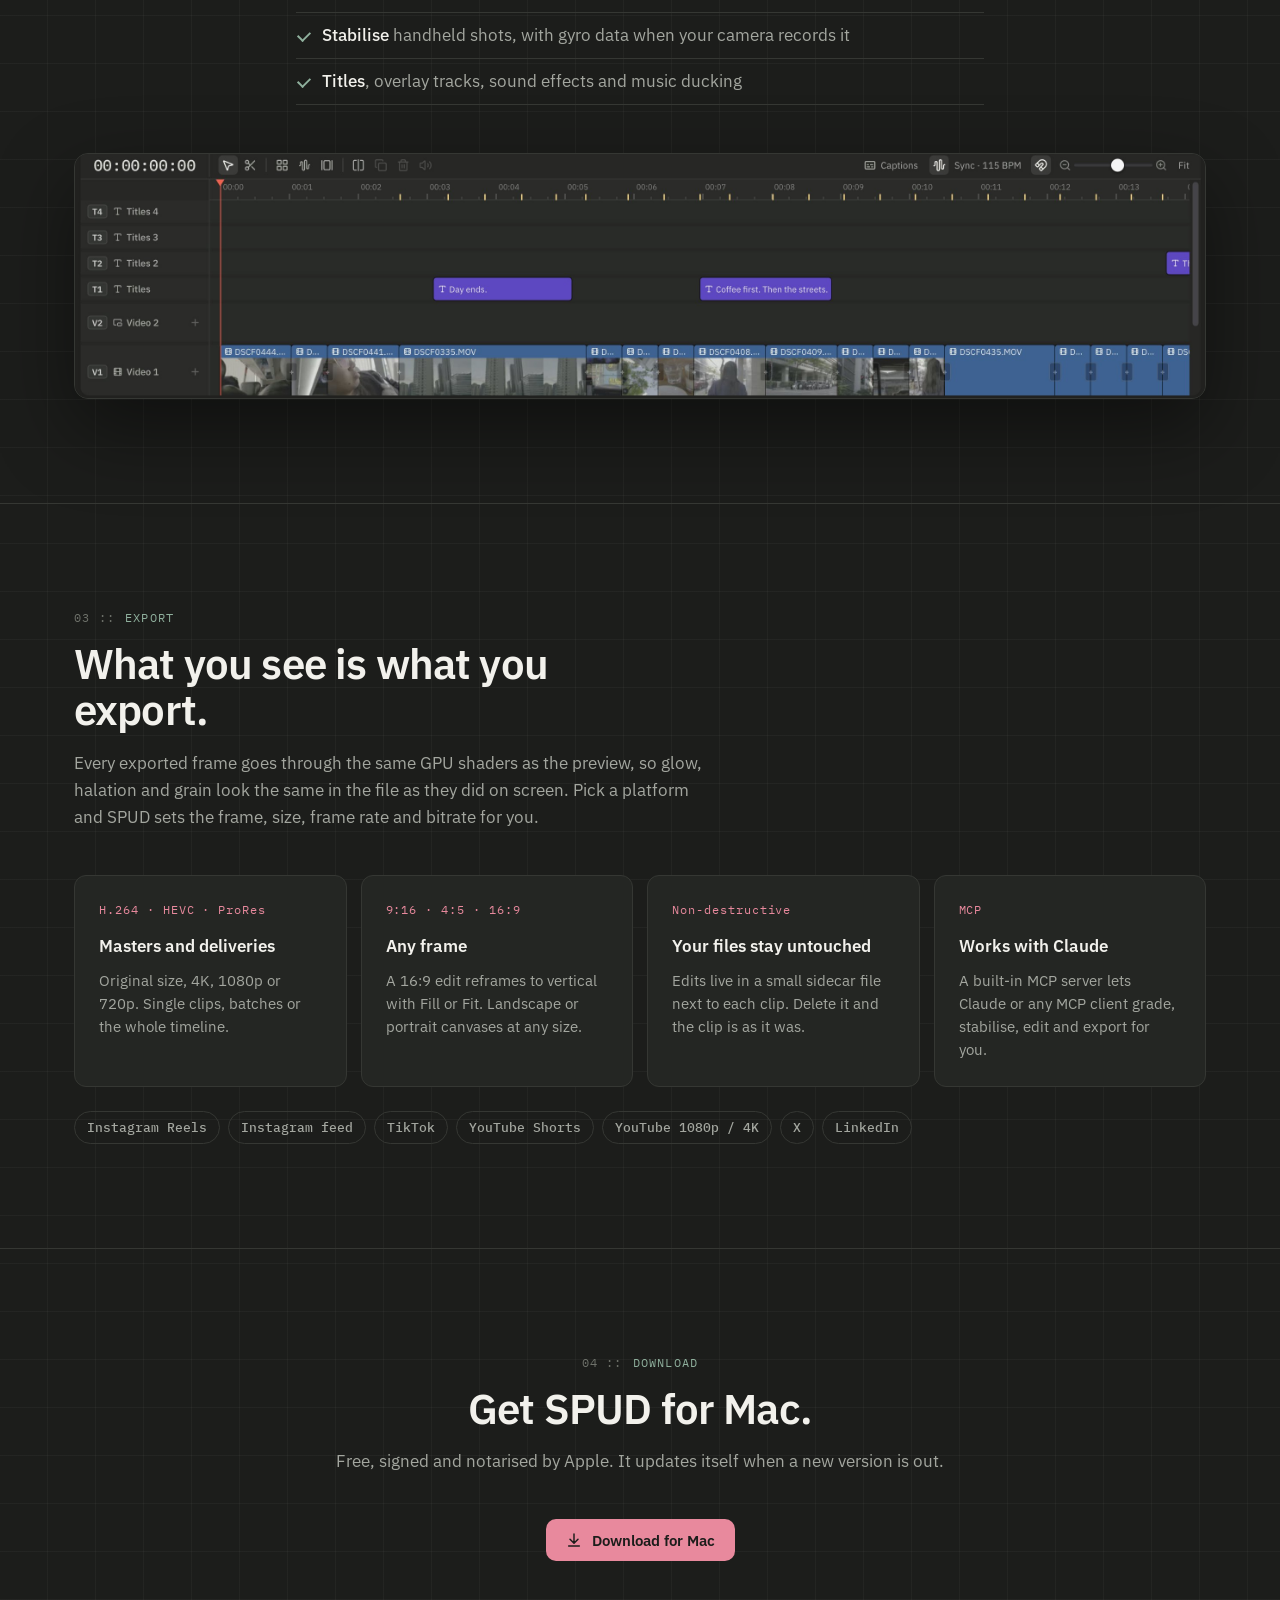
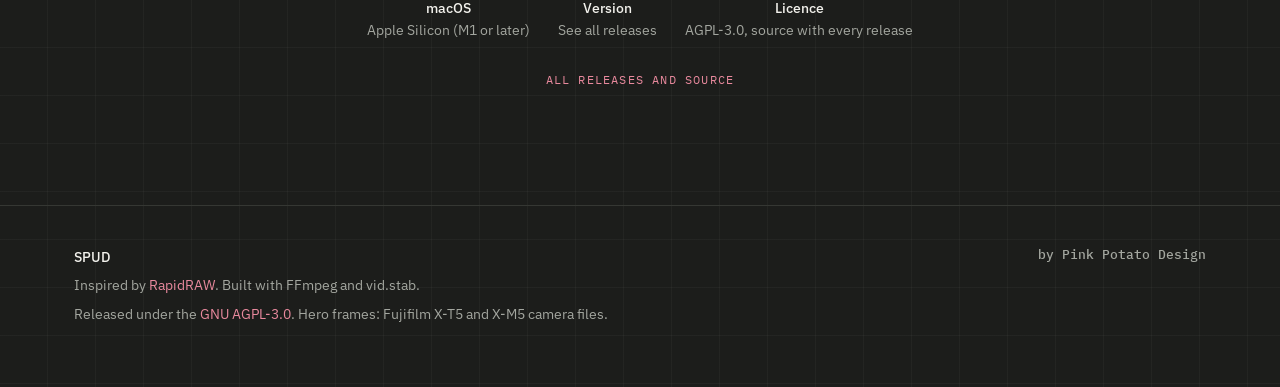
==== commit 1b52684d: "hero: a visible change at every node, and the portrait is back - The play starts on the frame as a f" ====
--- a/index.html
+++ b/index.html
@@ -70,7 +70,7 @@
       <span class="badge" data-badge>Live · WebGL2</span>
       <button class="ba" type="button" data-before aria-pressed="false" title="Hold to see the frame before the grade (\)">Before</button>
     </div>
-    <div class="caption"><span data-caption>—</span><span data-frameno>Frame 1 / 7</span></div>
+    <div class="caption"><span data-caption>—</span><span data-frameno>Frame 1 / 8</span></div>
     <div class="strip" role="tablist" aria-label="Nodes" data-strip></div>
     <div class="frames" role="group" data-frames aria-label="Frames"></div>
   </div>
--- a/css/home.css
+++ b/css/home.css
@@ -64,9 +64,10 @@
   .tile:nth-child(2){left:-140px;top:34%;--rx:-10deg;--ry:-18deg;--rz:7deg}
   .tile:nth-child(3){left:-160px;top:56%;--rx:8deg;--ry:-20deg;--rz:-5deg}
   .tile:nth-child(4){left:-145px;top:78%;--rx:-6deg;--ry:-20deg;--rz:4deg}
-  .tile:nth-child(5){right:-150px;top:24%;--rx:10deg;--ry:22deg;--rz:9deg}
-  .tile:nth-child(6){right:-140px;top:52%;--rx:-10deg;--ry:18deg;--rz:-7deg}
-  .tile:nth-child(7){right:-160px;bottom:10%;--rx:-6deg;--ry:20deg;--rz:4deg}
+  .tile:nth-child(5){right:-150px;top:12%;--rx:10deg;--ry:22deg;--rz:9deg}
+  .tile:nth-child(6){right:-140px;top:34%;--rx:-10deg;--ry:18deg;--rz:-7deg}
+  .tile:nth-child(7){right:-160px;top:56%;--rx:8deg;--ry:20deg;--rz:5deg}
+  .tile:nth-child(8){right:-145px;top:78%;--rx:-6deg;--ry:20deg;--rz:-4deg}
 }
 
 @media (max-width:1100px){
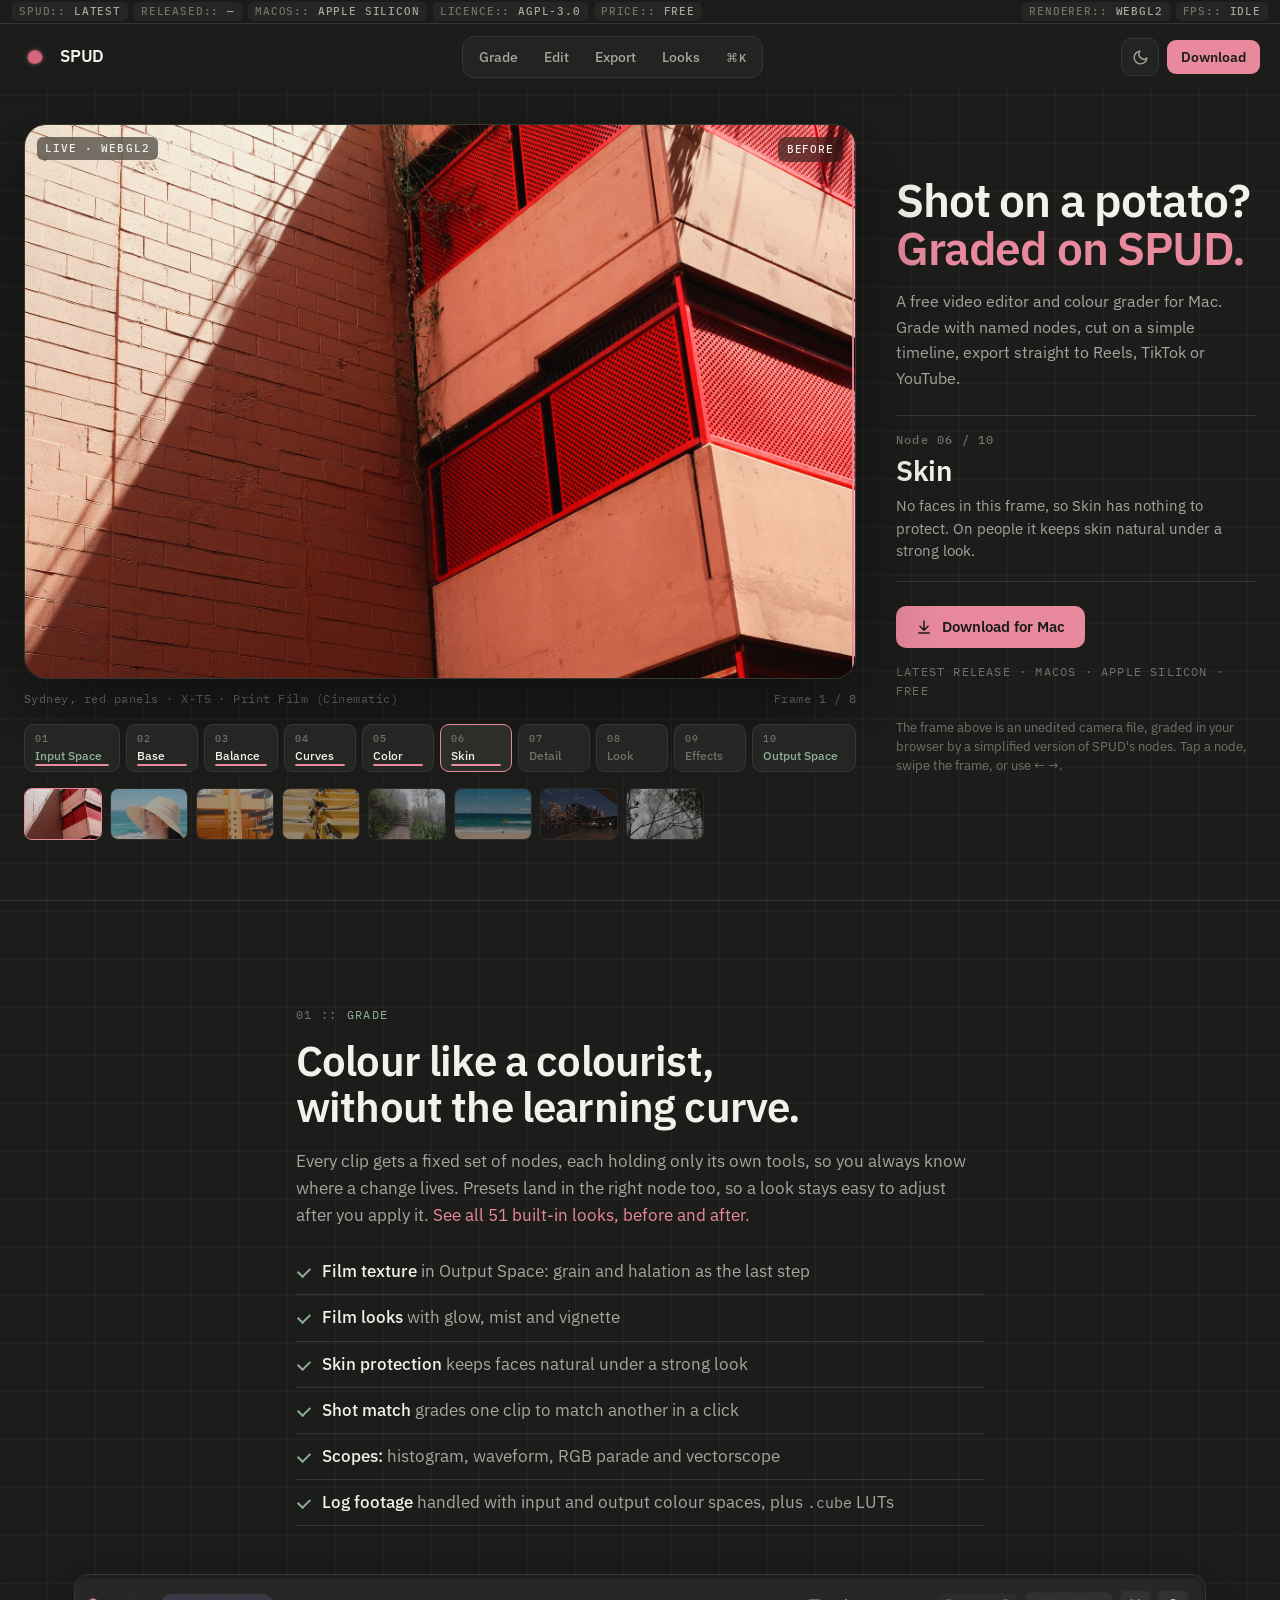
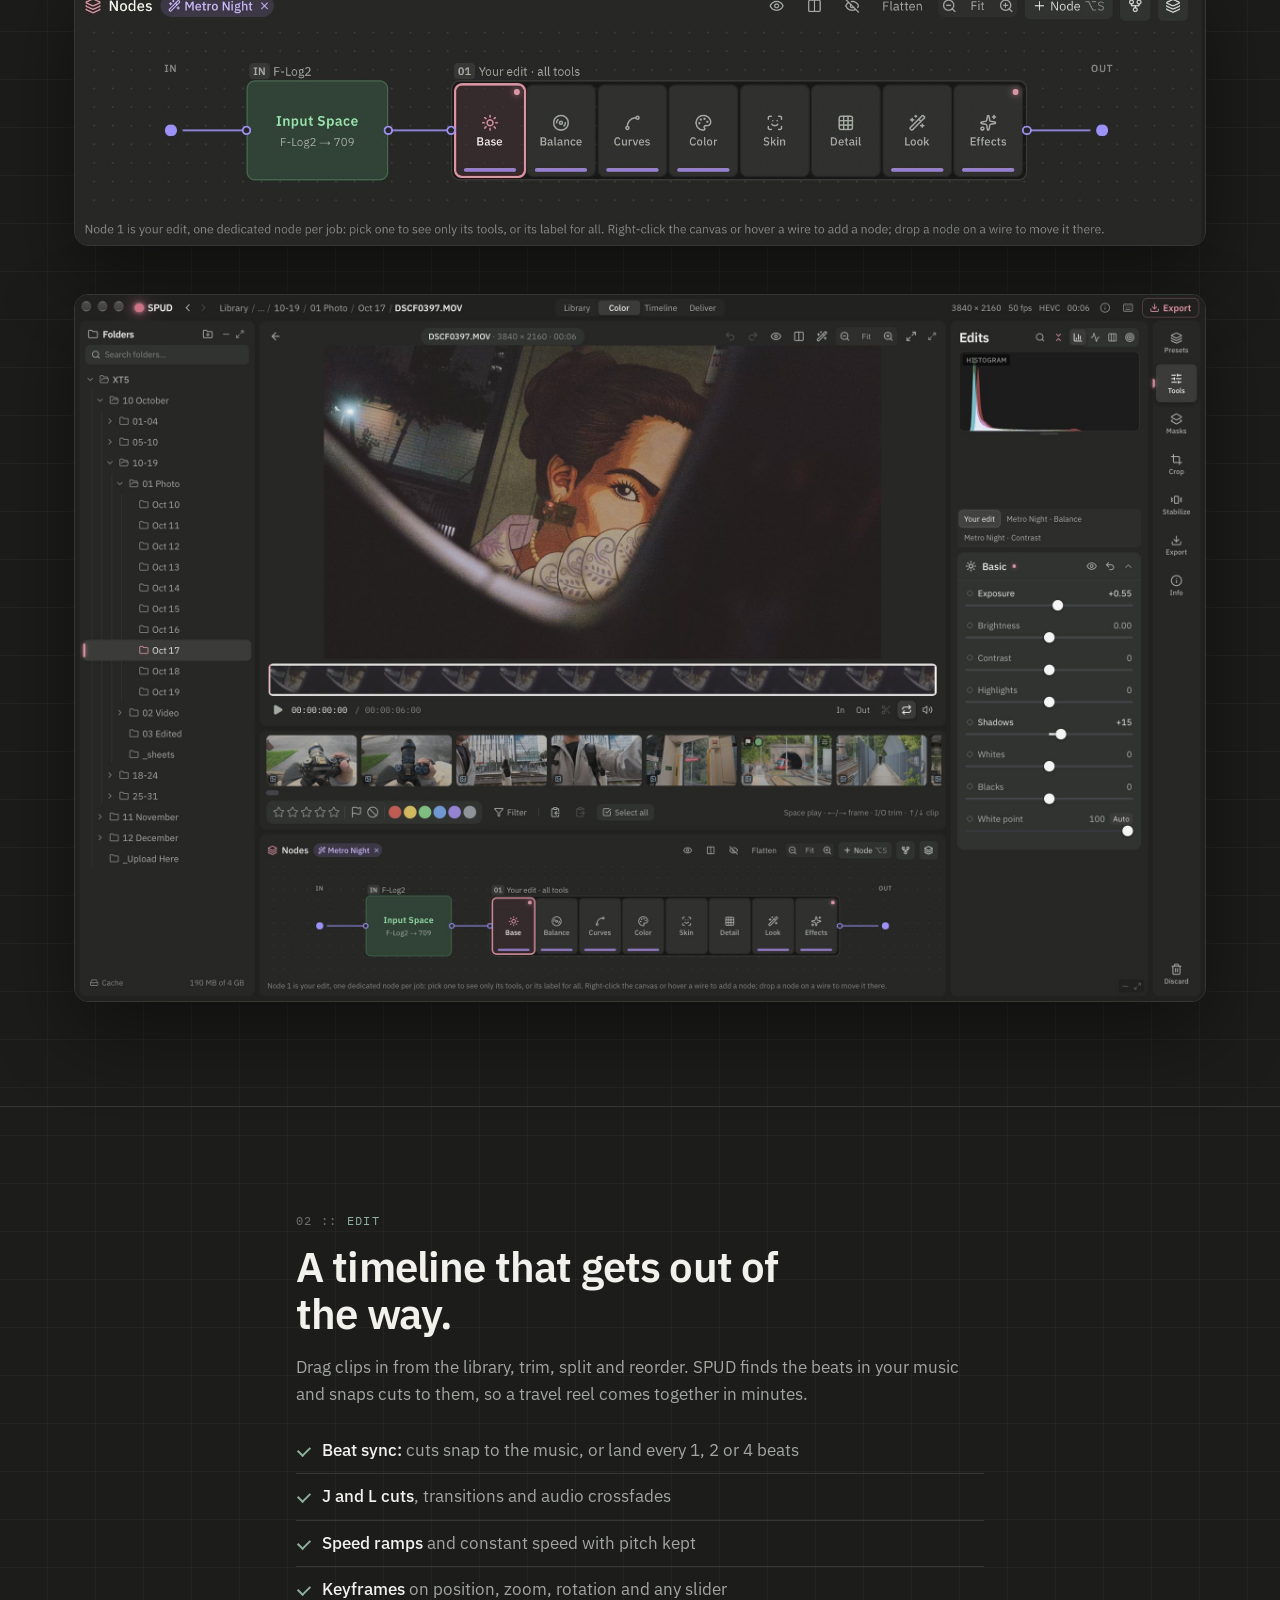
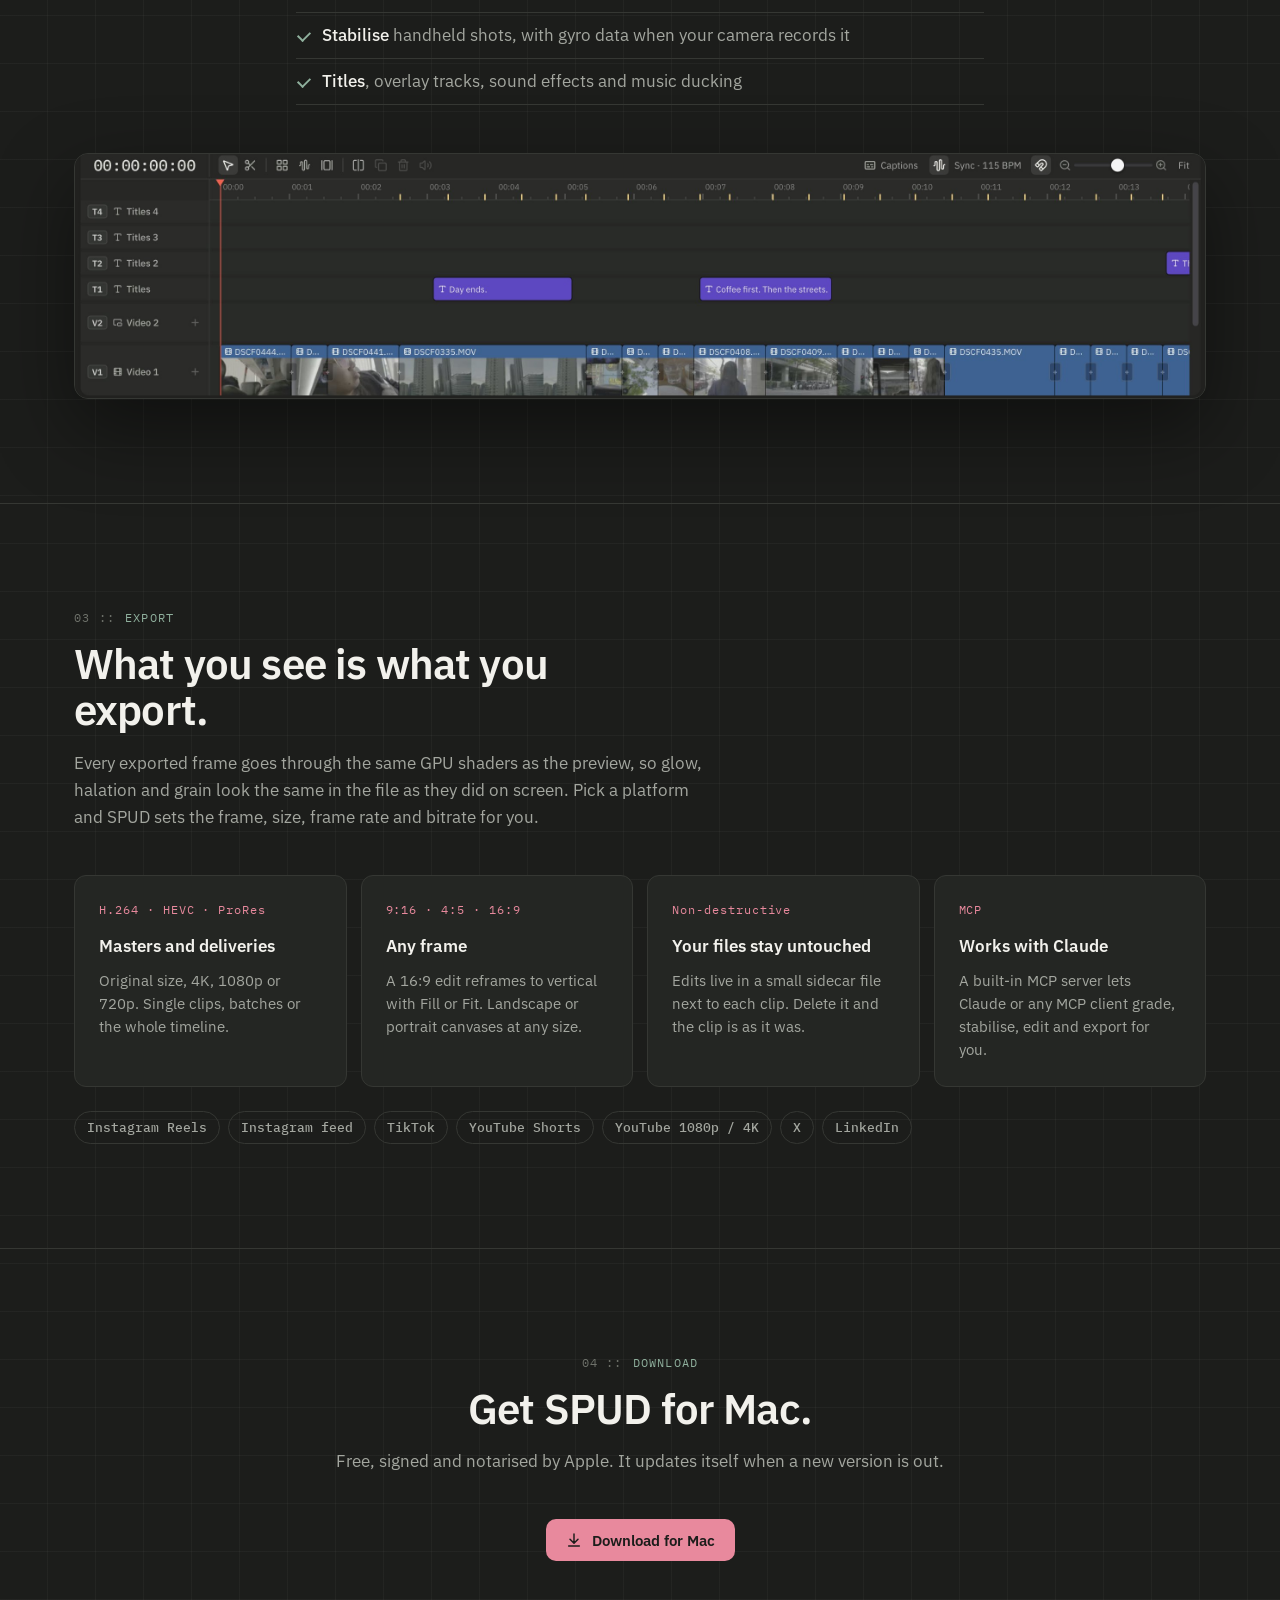
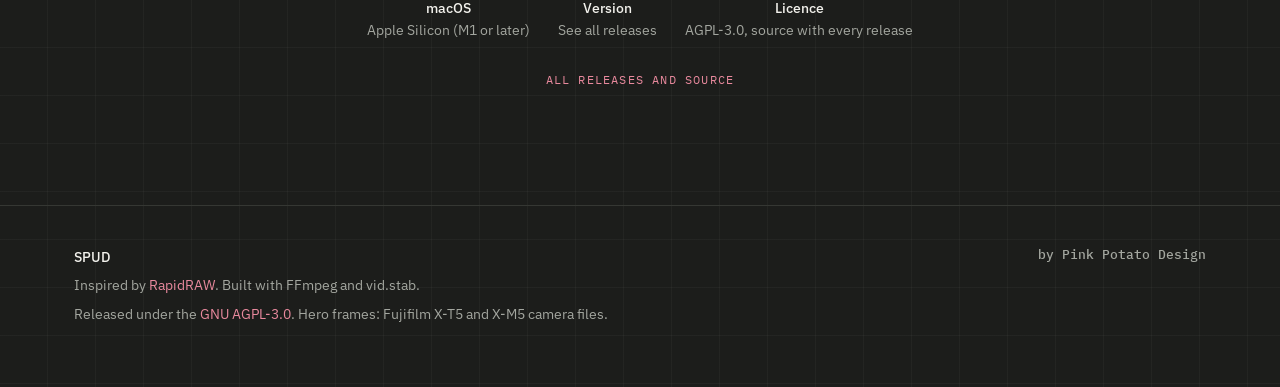
==== commit c553098b: "hero: coast portrait, ferry yellow, still grain, no Play button - Portrait: LJ's wife in a sun hat b" ====
--- a/index.html
+++ b/index.html
@@ -88,7 +88,6 @@
         <svg viewBox="0 0 24 24" fill="none" stroke="currentColor" stroke-width="2.2" stroke-linecap="round" stroke-linejoin="round"><path d="M12 3v12M6 11l6 6 6-6M4 21h16"/></svg>
         Download for Mac
       </a>
-      <button class="btn ghost" type="button" data-play>Play the grade</button>
     </div>
     <p class="meta mono"><span data-version-line>Latest release</span> · macOS · Apple Silicon · Free</p>
     <p class="note">The frame above is an unedited camera file, graded in your browser by a simplified version of SPUD's nodes. Tap a node, swipe the frame, or use ← →.</p>
